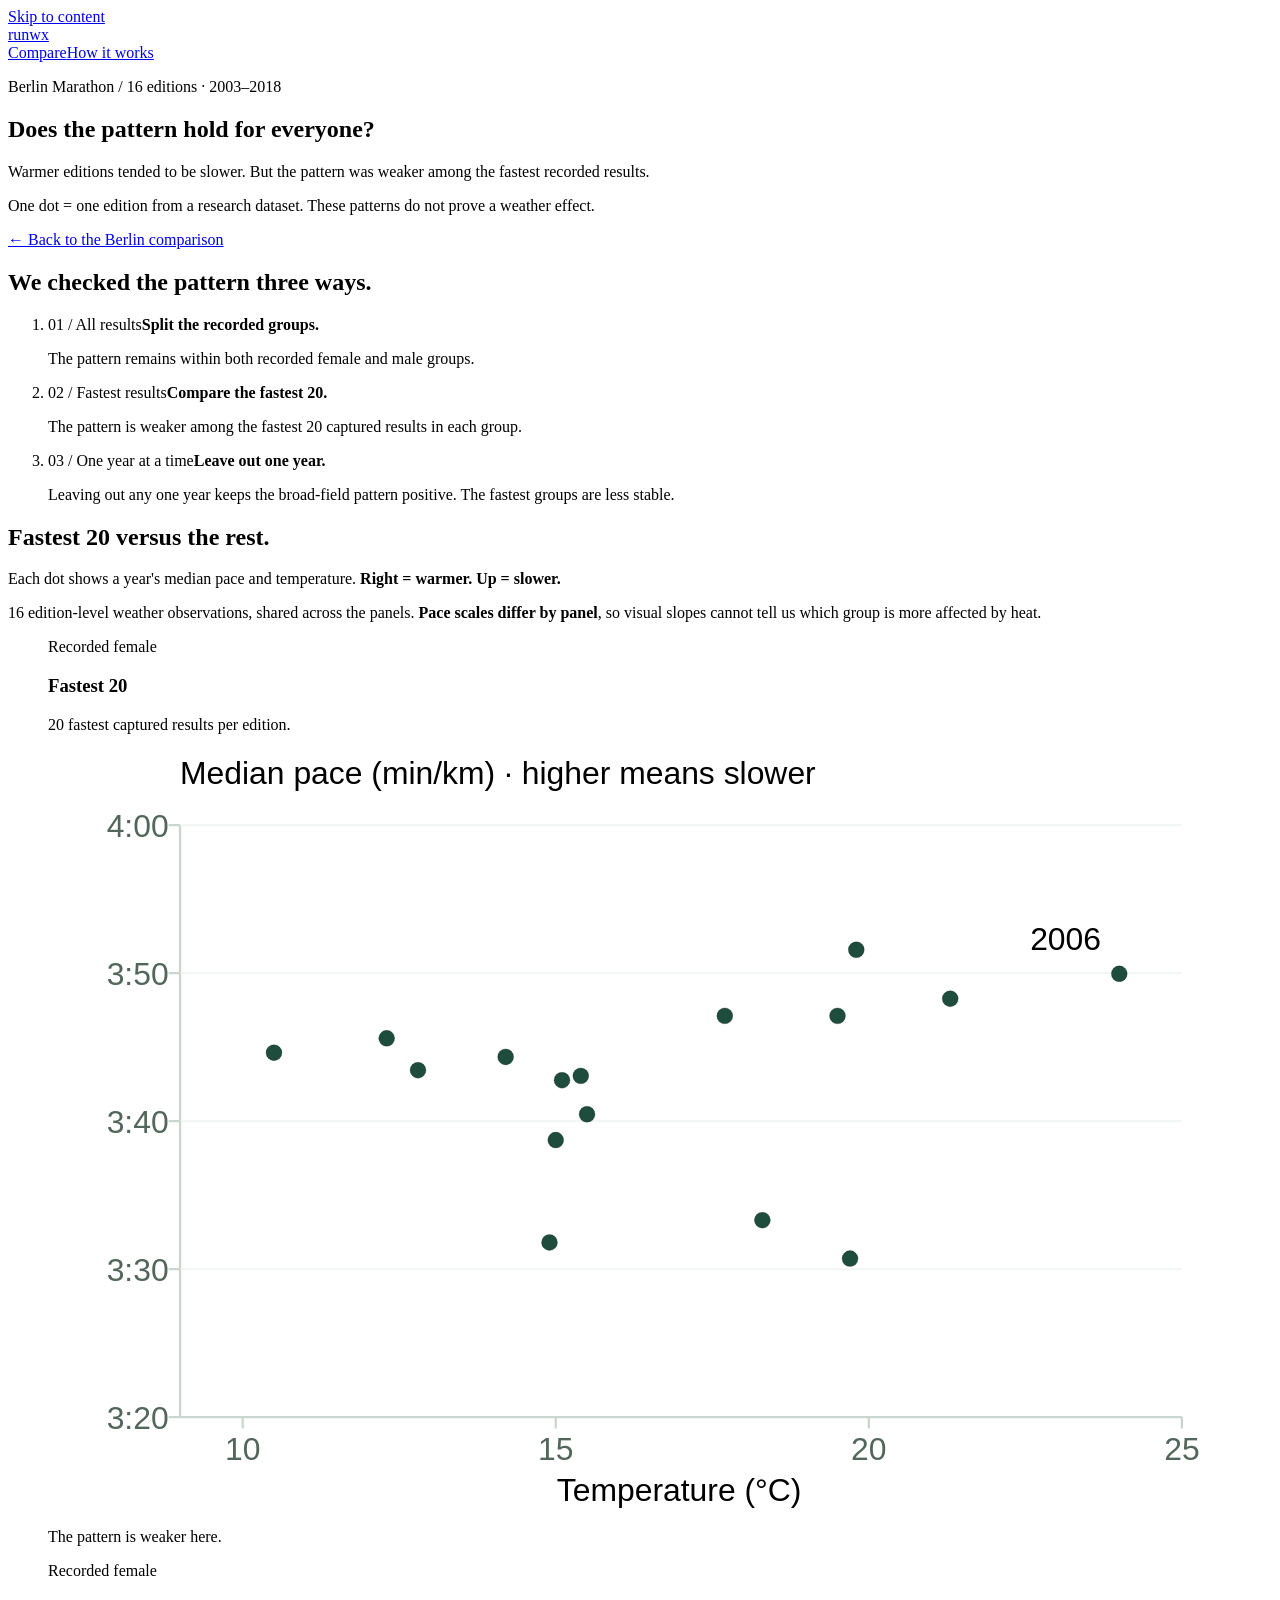
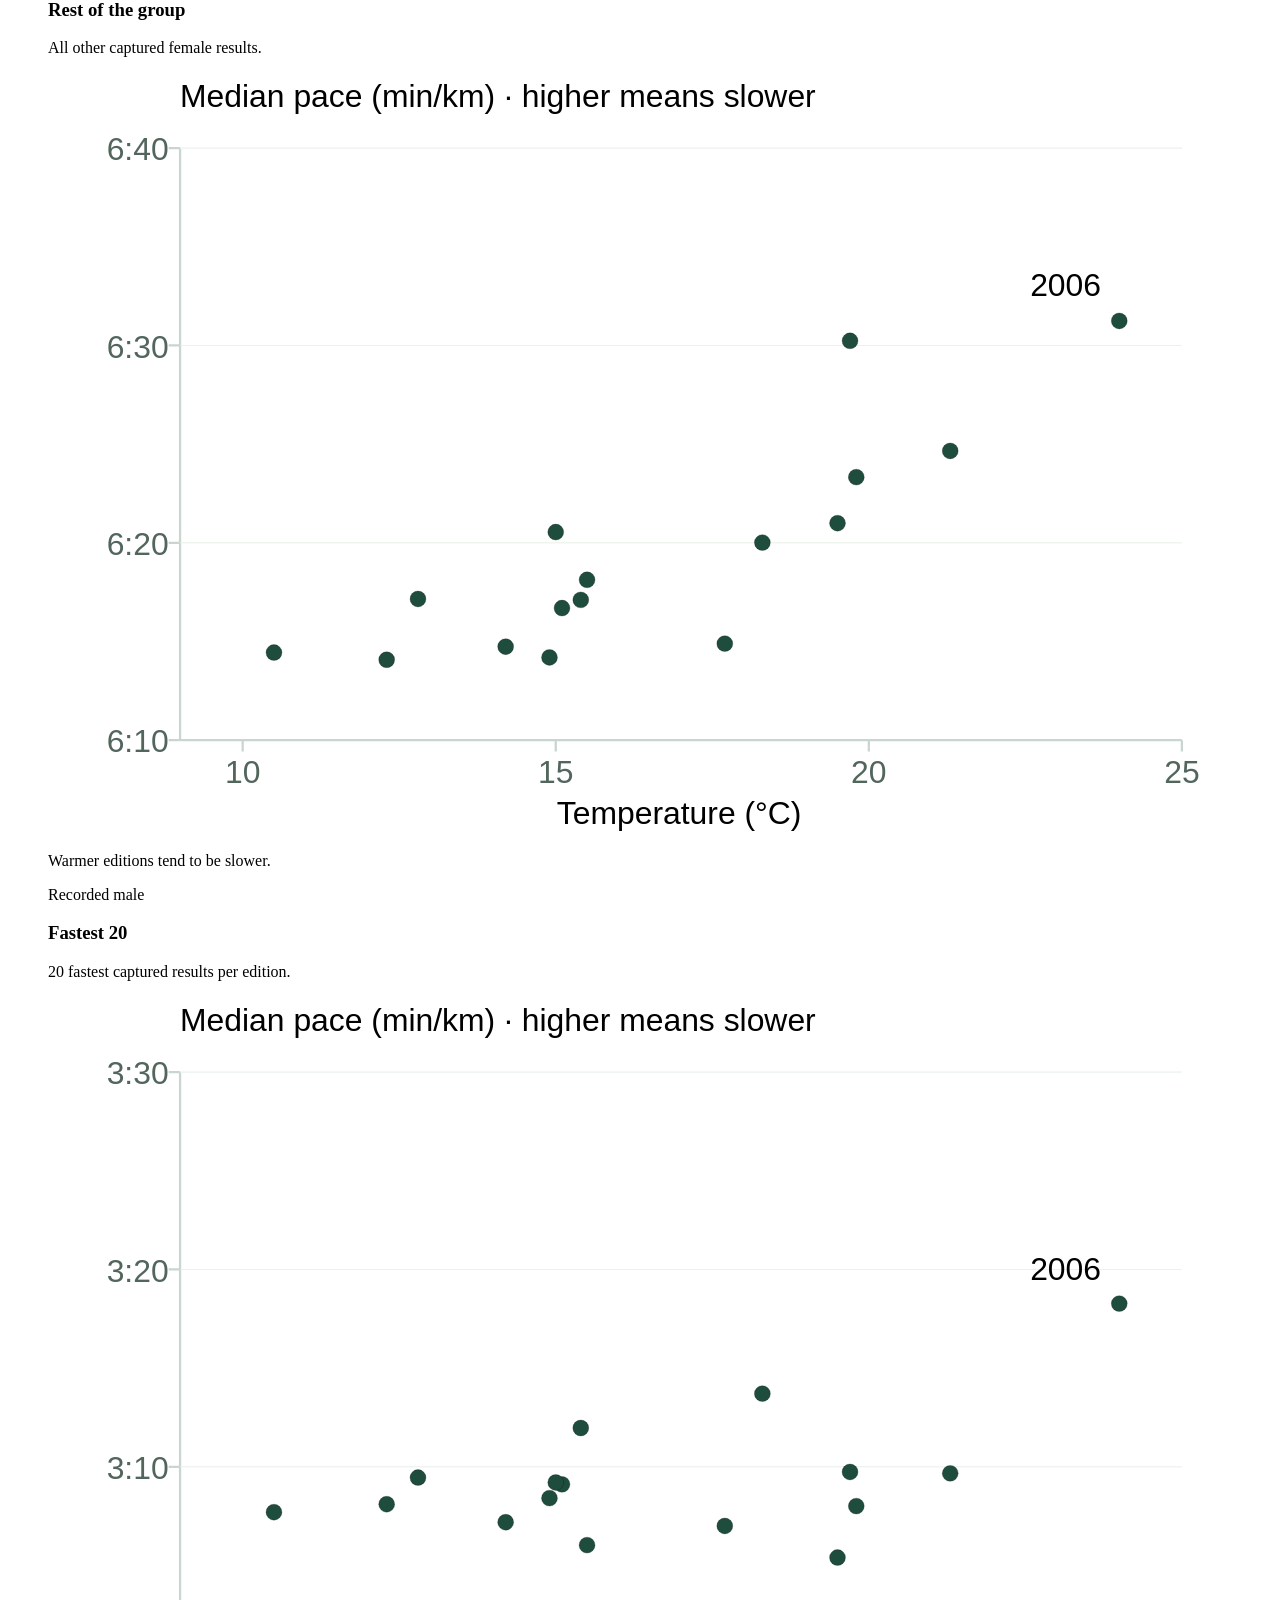
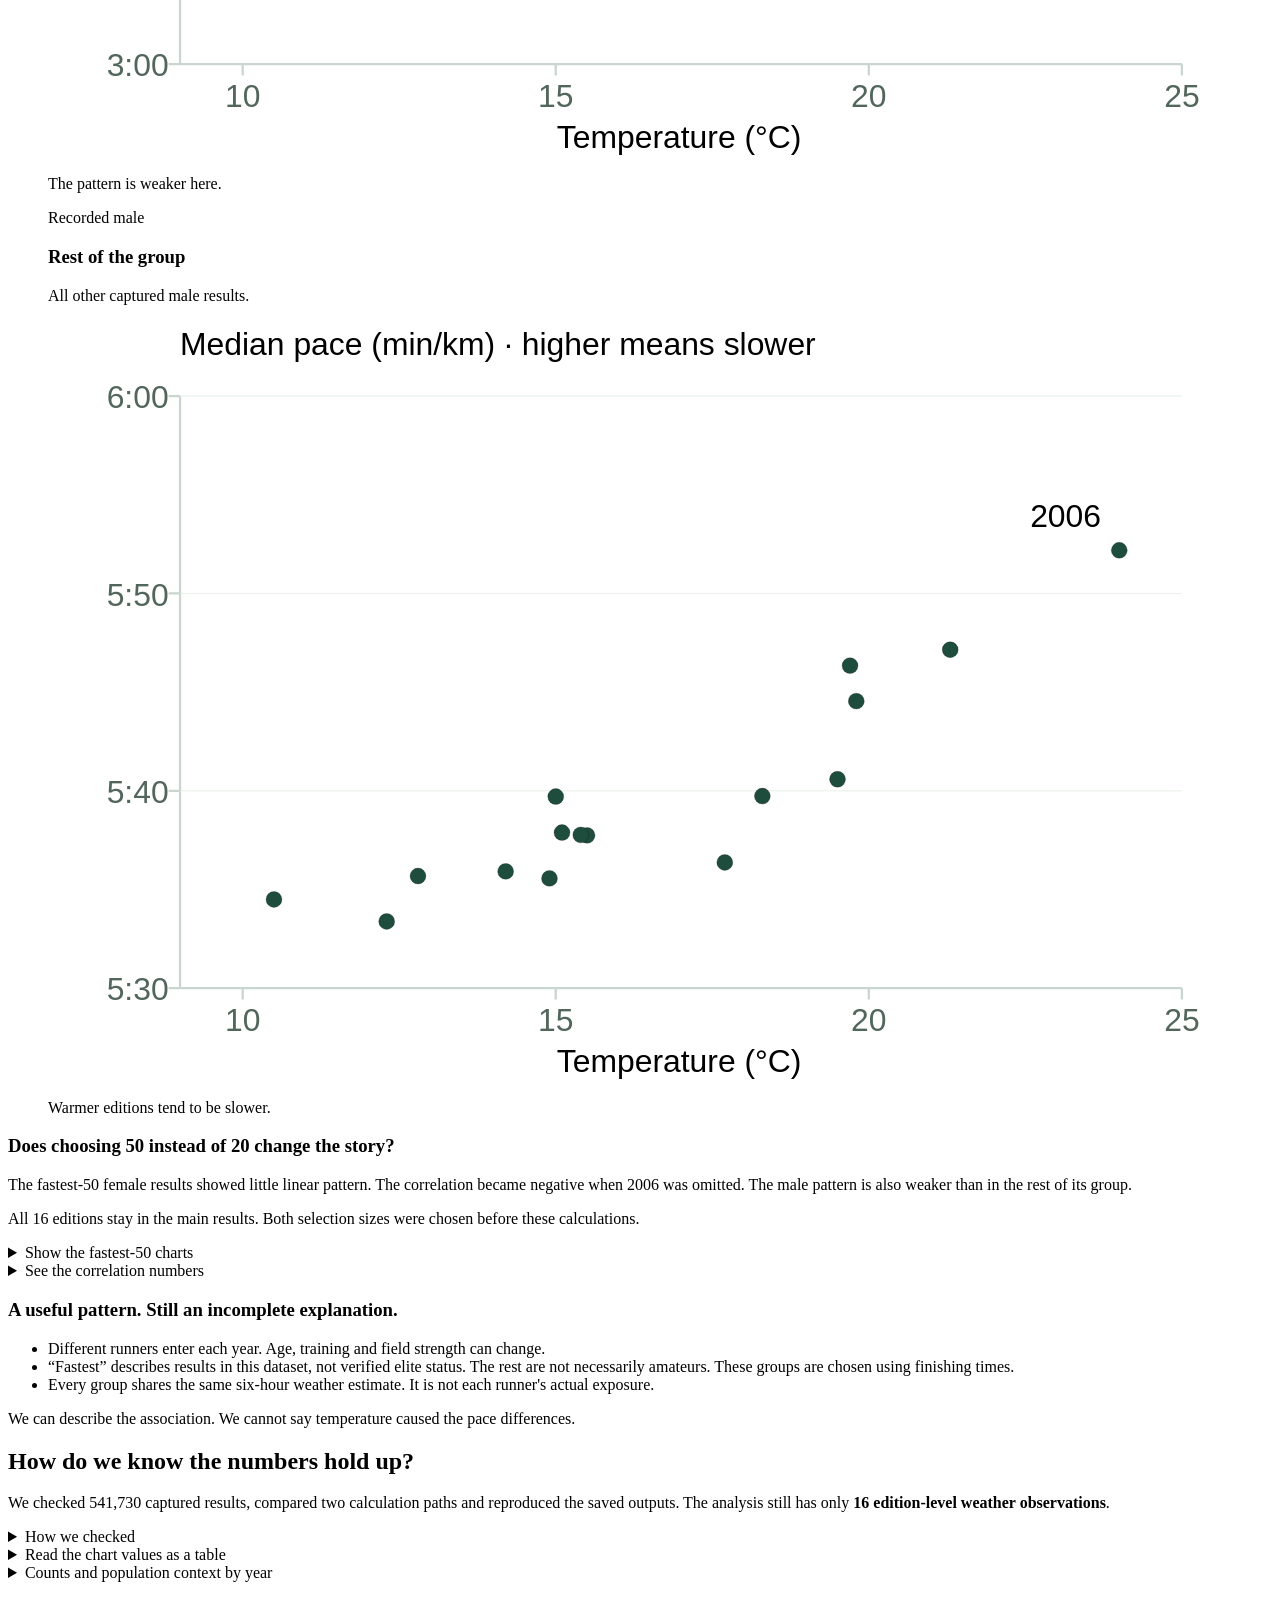
==== src/runwx/api/static/berlin-case-study.html @ df63705e "Add a simple Berlin case study to the public site" ====
<!doctype html>
<html lang="en"><head><meta charset="utf-8"><meta name="viewport" content="width=device-width, initial-scale=1">
<title>runwx · Does the pattern hold for everyone?</title>
<meta name="description" content="A checked Berlin Marathon case study: temperature, median pace, recorded groups and sensitivity to individual editions.">
<link rel="stylesheet" href="/assets/styles.css"></head><body>
<a class="skip-link" href="#main">Skip to content</a>
<header class="site-header"><a class="brand" href="/" aria-label="runwx home">runwx</a><nav class="site-nav" aria-label="Main navigation"><a href="/">Compare</a><a href="/how-it-works">How it works</a></nav></header>
<main id="main" class="berlin-study"><section class="intro"><p class="eyebrow">Berlin Marathon / 16 editions · 2003–2018</p>
<h1>Does the pattern hold for everyone?</h1>
<p class="lede">Warmer editions tended to be slower. But the pattern was weaker among the fastest recorded results.</p>
<p class="study-note">One dot = one edition from a research dataset. These patterns do not prove a weather effect.</p>
<a class="text-link" href="/?course=berlin-marathon&amp;pace=median-pace&amp;weather=temperature">← Back to the Berlin comparison</a></section>
<section class="study-question" aria-labelledby="challenged"><h2 id="challenged">We checked the pattern three ways.</h2>
<ol class="study-steps"><li><span class="eyebrow">01 / All results</span><strong>Split the recorded groups.</strong><p>The pattern remains within both recorded female and male groups.</p></li><li><span class="eyebrow">02 / Fastest results</span><strong>Compare the fastest 20.</strong><p>The pattern is weaker among the fastest 20 captured results in each group.</p></li><li><span class="eyebrow">03 / One year at a time</span><strong>Leave out one year.</strong><p>Leaving out any one year keeps the broad-field pattern positive. The fastest groups are less stable.</p></li></ol></section>
<section aria-labelledby="survived"><h2 id="survived">Fastest 20 versus the rest.</h2>
<p>Each dot shows a year's median pace and temperature. <strong>Right = warmer. Up = slower.</strong></p>
<p class="study-note">16 edition-level weather observations, shared across the panels. <strong>Pace scales differ by panel</strong>, so visual slopes cannot tell us which group is more affected by heat.</p>
<div class="study-grid"><figure class="study-card"><p class="study-group-label">Recorded female</p><h3>Fastest 20</h3><p class="study-population">20 fastest captured results per edition.</p><svg class="study-plot" role="img" aria-label="Recorded female: Fastest 20" preserveAspectRatio="xMinYMin meet" viewBox="0 0 520 340" xmlns="http://www.w3.org/2000/svg" version="1.0" fill-rule="evenodd" xmlns:xlink="http://www.w3.org/1999/xlink">
	<title>Recorded female: Fastest 20</title>
	<desc>Sixteen editions. Each dot is one year; 2006 is labelled. Complete values follow in the data table.</desc>
	<clipPath id="female_fastest_20-clip">
		<rect x="0" y="0" width="520" height="340"/>
	</clipPath>
	<g id="female_fastest_20-group" transform="scale(1,-1) translate(0,-340)" style="clip-path: url(#female_fastest_20-clip)">
		<g transform="">
			<g transform="">
				<g transform="">
					<g transform="">
						<path d="M 58,47 L 498,47 Z" style="stroke: rgb(79%,84%,81%); stroke-linecap: butt; stroke-width: 1;"/>
					</g>
					<g transform="">
						<path d="M 85.5,47 L 85.5,42 Z" style="stroke: rgb(79%,84%,81%); stroke-linecap: butt; stroke-width: 1;"/>
						<path d="M 223,47 L 223,42 Z" style="stroke: rgb(79%,84%,81%); stroke-linecap: butt; stroke-width: 1;"/>
						<path d="M 360.5,47 L 360.5,42 Z" style="stroke: rgb(79%,84%,81%); stroke-linecap: butt; stroke-width: 1;"/>
						<path d="M 498,47 L 498,42 Z" style="stroke: rgb(79%,84%,81%); stroke-linecap: butt; stroke-width: 1;"/>
					</g>
					<g transform="">
						<g transform=" matrix(1,0,0,1,85.5,42)">
							<text x="-7.784000000000001" y="-14.000000000000002" style="font-family: Helvetica; font-size: 14px;fill: rgb(32%,40%,36%); stroke:none;" transform="translate(0,-28) scale(1,-1)">10</text>
						</g>
						<g transform=" matrix(1,0,0,1,223,42)">
							<text x="-7.784000000000001" y="-14.000000000000002" style="font-family: Helvetica; font-size: 14px;fill: rgb(32%,40%,36%); stroke:none;" transform="translate(0,-28) scale(1,-1)">15</text>
						</g>
						<g transform=" matrix(1,0,0,1,360.5,42)">
							<text x="-7.784000000000001" y="-14.000000000000002" style="font-family: Helvetica; font-size: 14px;fill: rgb(32%,40%,36%); stroke:none;" transform="translate(0,-28) scale(1,-1)">20</text>
						</g>
						<g transform=" matrix(1,0,0,1,498,42)">
							<text x="-7.784000000000001" y="-14.000000000000002" style="font-family: Helvetica; font-size: 14px;fill: rgb(32%,40%,36%); stroke:none;" transform="translate(0,-28) scale(1,-1)">25</text>
						</g>
					</g>
				</g>
				<g transform="">
					<g transform="">
						<path d="M 58,47 L 58,307 Z" style="stroke: rgb(79%,84%,81%); stroke-linecap: butt; stroke-width: 1;"/>
					</g>
					<g transform="">
						<path d="M 58,47 L 53,47 Z" style="stroke: rgb(79%,84%,81%); stroke-linecap: butt; stroke-width: 1;"/>
						<path d="M 58,112 L 53,112 Z" style="stroke: rgb(79%,84%,81%); stroke-linecap: butt; stroke-width: 1;"/>
						<path d="M 58,177 L 53,177 Z" style="stroke: rgb(79%,84%,81%); stroke-linecap: butt; stroke-width: 1;"/>
						<path d="M 58,242 L 53,242 Z" style="stroke: rgb(79%,84%,81%); stroke-linecap: butt; stroke-width: 1;"/>
						<path d="M 58,307 L 53,307 Z" style="stroke: rgb(79%,84%,81%); stroke-linecap: butt; stroke-width: 1;"/>
					</g>
					<g transform="">
						<g transform=" matrix(1,0,0,1,53,47)">
							<text x="-27.244" y="-5.600000000000001" style="font-family: Helvetica; font-size: 14px;fill: rgb(32%,40%,36%); stroke:none;" transform="translate(0,-11) scale(1,-1)">3:20</text>
						</g>
						<g transform=" matrix(1,0,0,1,53,112)">
							<text x="-27.244" y="-5.600000000000001" style="font-family: Helvetica; font-size: 14px;fill: rgb(32%,40%,36%); stroke:none;" transform="translate(0,-11) scale(1,-1)">3:30</text>
						</g>
						<g transform=" matrix(1,0,0,1,53,177)">
							<text x="-27.244" y="-5.600000000000001" style="font-family: Helvetica; font-size: 14px;fill: rgb(32%,40%,36%); stroke:none;" transform="translate(0,-11) scale(1,-1)">3:40</text>
						</g>
						<g transform=" matrix(1,0,0,1,53,242)">
							<text x="-27.244" y="-5.600000000000001" style="font-family: Helvetica; font-size: 14px;fill: rgb(32%,40%,36%); stroke:none;" transform="translate(0,-11) scale(1,-1)">3:50</text>
						</g>
						<g transform=" matrix(1,0,0,1,53,307)">
							<text x="-27.244" y="-5.600000000000001" style="font-family: Helvetica; font-size: 14px;fill: rgb(32%,40%,36%); stroke:none;" transform="translate(0,-11) scale(1,-1)">4:00</text>
						</g>
					</g>
				</g>
				<path d="M 58,112 L 498,112 Z" style="stroke: rgb(90%,93%,90%); stroke-linecap: butt; stroke-width: 0.25;"/>
				<path d="M 58,177 L 498,177 Z" style="stroke: rgb(90%,93%,90%); stroke-linecap: butt; stroke-width: 0.25;"/>
				<path d="M 58,242 L 498,242 Z" style="stroke: rgb(90%,93%,90%); stroke-linecap: butt; stroke-width: 0.25;"/>
				<path d="M 58,307 L 498,307 Z" style="stroke: rgb(90%,93%,90%); stroke-linecap: butt; stroke-width: 0.25;"/>
				<g transform="">
					<circle cx="236.75" cy="180.01931508472572" r="3.5" style="stroke: rgb(0%,0%,0%); stroke-linecap: butt; stroke-width: 0.1; fill: rgb(12%,30%,24%); fill-rule: evenodd;"/>
					<circle cx="99.25" cy="207.05450882806014" r="3.5" style="stroke: rgb(0%,0%,0%); stroke-linecap: butt; stroke-width: 0.1; fill: rgb(12%,30%,24%); fill-rule: evenodd;"/>
					<circle cx="355.0" cy="252.26721175494725" r="3.5" style="stroke: rgb(0%,0%,0%); stroke-linecap: butt; stroke-width: 0.1; fill: rgb(12%,30%,24%); fill-rule: evenodd;"/>
					<circle cx="470.5" cy="241.715013627207" r="3.5" style="stroke: rgb(0%,0%,0%); stroke-linecap: butt; stroke-width: 0.1; fill: rgb(12%,30%,24%); fill-rule: evenodd;"/>
					<circle cx="225.75" cy="194.9618438203579" r="3.5" style="stroke: rgb(0%,0%,0%); stroke-linecap: butt; stroke-width: 0.1; fill: rgb(12%,30%,24%); fill-rule: evenodd;"/>
					<circle cx="234.0" cy="196.88742742031042" r="3.5" style="stroke: rgb(0%,0%,0%); stroke-linecap: butt; stroke-width: 0.1; fill: rgb(12%,30%,24%); fill-rule: evenodd;"/>
					<circle cx="396.25" cy="230.77769877947617" r="3.5" style="stroke: rgb(0%,0%,0%); stroke-linecap: butt; stroke-width: 0.1; fill: rgb(12%,30%,24%); fill-rule: evenodd;"/>
					<circle cx="162.5" cy="199.35217442824984" r="3.5" style="stroke: rgb(0%,0%,0%); stroke-linecap: butt; stroke-width: 0.1; fill: rgb(12%,30%,24%); fill-rule: evenodd;"/>
					<circle cx="313.75" cy="133.4972153098708" r="3.5" style="stroke: rgb(0%,0%,0%); stroke-linecap: butt; stroke-width: 0.1; fill: rgb(12%,30%,24%); fill-rule: evenodd;"/>
					<circle cx="200.99999999999997" cy="205.20594857210577" r="3.5" style="stroke: rgb(0%,0%,0%); stroke-linecap: butt; stroke-width: 0.1; fill: rgb(12%,30%,24%); fill-rule: evenodd;"/>
					<circle cx="148.75" cy="213.37042303590474" r="3.5" style="stroke: rgb(0%,0%,0%); stroke-linecap: butt; stroke-width: 0.1; fill: rgb(12%,30%,24%); fill-rule: evenodd;"/>
					<circle cx="297.25" cy="223.22941106766206" r="3.5" style="stroke: rgb(0%,0%,0%); stroke-linecap: butt; stroke-width: 0.1; fill: rgb(12%,30%,24%); fill-rule: evenodd;"/>
					<circle cx="220.25" cy="123.71525062211157" r="3.5" style="stroke: rgb(0%,0%,0%); stroke-linecap: butt; stroke-width: 0.1; fill: rgb(12%,30%,24%); fill-rule: evenodd;"/>
					<circle cx="346.75" cy="223.22941106766206" r="3.5" style="stroke: rgb(0%,0%,0%); stroke-linecap: butt; stroke-width: 0.1; fill: rgb(12%,30%,24%); fill-rule: evenodd;"/>
					<circle cx="223.0" cy="168.69688351700438" r="3.5" style="stroke: rgb(0%,0%,0%); stroke-linecap: butt; stroke-width: 0.1; fill: rgb(12%,30%,24%); fill-rule: evenodd;"/>
					<circle cx="352.25" cy="116.6291029742861" r="3.5" style="stroke: rgb(0%,0%,0%); stroke-linecap: butt; stroke-width: 0.1; fill: rgb(12%,30%,24%); fill-rule: evenodd;"/>
				</g>
			</g>
			<text x="58" y="325" style="font-family: Helvetica; font-size: 14px;fill: rgb(0%,0%,0%); stroke:none;" transform="translate(0,650) scale(1,-1)">Median pace (min/km) · higher means slower</text>
			<text x="223.47" y="10" style="font-family: Helvetica; font-size: 14px;fill: rgb(0%,0%,0%); stroke:none;" transform="translate(0,20) scale(1,-1)">Temperature (°C)</text>
			<text x="431.364" y="252.715013627207" style="font-family: Helvetica; font-size: 14px;fill: rgb(0%,0%,0%); stroke:none;" transform="translate(0,505) scale(1,-1)">2006</text>
		</g>
	</g>
</svg>
<figcaption>The pattern is weaker here.</figcaption></figure><figure class="study-card"><p class="study-group-label">Recorded female</p><h3>Rest of the group</h3><p class="study-population">All other captured female results.</p><svg class="study-plot" role="img" aria-label="Recorded female: Rest of the group" preserveAspectRatio="xMinYMin meet" viewBox="0 0 520 340" xmlns="http://www.w3.org/2000/svg" version="1.0" fill-rule="evenodd" xmlns:xlink="http://www.w3.org/1999/xlink">
	<title>Recorded female: Rest of the group</title>
	<desc>Sixteen editions. Each dot is one year; 2006 is labelled. Complete values follow in the data table.</desc>
	<clipPath id="female_remaining_20-clip">
		<rect x="0" y="0" width="520" height="340"/>
	</clipPath>
	<g id="female_remaining_20-group" transform="scale(1,-1) translate(0,-340)" style="clip-path: url(#female_remaining_20-clip)">
		<g transform="">
			<g transform="">
				<g transform="">
					<g transform="">
						<path d="M 58,47 L 498,47 Z" style="stroke: rgb(79%,84%,81%); stroke-linecap: butt; stroke-width: 1;"/>
					</g>
					<g transform="">
						<path d="M 85.5,47 L 85.5,42 Z" style="stroke: rgb(79%,84%,81%); stroke-linecap: butt; stroke-width: 1;"/>
						<path d="M 223,47 L 223,42 Z" style="stroke: rgb(79%,84%,81%); stroke-linecap: butt; stroke-width: 1;"/>
						<path d="M 360.5,47 L 360.5,42 Z" style="stroke: rgb(79%,84%,81%); stroke-linecap: butt; stroke-width: 1;"/>
						<path d="M 498,47 L 498,42 Z" style="stroke: rgb(79%,84%,81%); stroke-linecap: butt; stroke-width: 1;"/>
					</g>
					<g transform="">
						<g transform=" matrix(1,0,0,1,85.5,42)">
							<text x="-7.784000000000001" y="-14.000000000000002" style="font-family: Helvetica; font-size: 14px;fill: rgb(32%,40%,36%); stroke:none;" transform="translate(0,-28) scale(1,-1)">10</text>
						</g>
						<g transform=" matrix(1,0,0,1,223,42)">
							<text x="-7.784000000000001" y="-14.000000000000002" style="font-family: Helvetica; font-size: 14px;fill: rgb(32%,40%,36%); stroke:none;" transform="translate(0,-28) scale(1,-1)">15</text>
						</g>
						<g transform=" matrix(1,0,0,1,360.5,42)">
							<text x="-7.784000000000001" y="-14.000000000000002" style="font-family: Helvetica; font-size: 14px;fill: rgb(32%,40%,36%); stroke:none;" transform="translate(0,-28) scale(1,-1)">20</text>
						</g>
						<g transform=" matrix(1,0,0,1,498,42)">
							<text x="-7.784000000000001" y="-14.000000000000002" style="font-family: Helvetica; font-size: 14px;fill: rgb(32%,40%,36%); stroke:none;" transform="translate(0,-28) scale(1,-1)">25</text>
						</g>
					</g>
				</g>
				<g transform="">
					<g transform="">
						<path d="M 58,47 L 58,307 Z" style="stroke: rgb(79%,84%,81%); stroke-linecap: butt; stroke-width: 1;"/>
					</g>
					<g transform="">
						<path d="M 58,47 L 53,47 Z" style="stroke: rgb(79%,84%,81%); stroke-linecap: butt; stroke-width: 1;"/>
						<path d="M 58,133.666667 L 53,133.666667 Z" style="stroke: rgb(79%,84%,81%); stroke-linecap: butt; stroke-width: 1;"/>
						<path d="M 58,220.333333 L 53,220.333333 Z" style="stroke: rgb(79%,84%,81%); stroke-linecap: butt; stroke-width: 1;"/>
						<path d="M 58,307 L 53,307 Z" style="stroke: rgb(79%,84%,81%); stroke-linecap: butt; stroke-width: 1;"/>
					</g>
					<g transform="">
						<g transform=" matrix(1,0,0,1,53,47)">
							<text x="-27.244" y="-5.600000000000001" style="font-family: Helvetica; font-size: 14px;fill: rgb(32%,40%,36%); stroke:none;" transform="translate(0,-11) scale(1,-1)">6:10</text>
						</g>
						<g transform=" matrix(1,0,0,1,53,133.666667)">
							<text x="-27.244" y="-5.600000000000001" style="font-family: Helvetica; font-size: 14px;fill: rgb(32%,40%,36%); stroke:none;" transform="translate(0,-11) scale(1,-1)">6:20</text>
						</g>
						<g transform=" matrix(1,0,0,1,53,220.333333)">
							<text x="-27.244" y="-5.600000000000001" style="font-family: Helvetica; font-size: 14px;fill: rgb(32%,40%,36%); stroke:none;" transform="translate(0,-11) scale(1,-1)">6:30</text>
						</g>
						<g transform=" matrix(1,0,0,1,53,307)">
							<text x="-27.244" y="-5.600000000000001" style="font-family: Helvetica; font-size: 14px;fill: rgb(32%,40%,36%); stroke:none;" transform="translate(0,-11) scale(1,-1)">6:40</text>
						</g>
					</g>
				</g>
				<path d="M 58,133.666667 L 498,133.666667 Z" style="stroke: rgb(90%,93%,90%); stroke-linecap: butt; stroke-width: 0.25;"/>
				<path d="M 58,220.333333 L 498,220.333333 Z" style="stroke: rgb(90%,93%,90%); stroke-linecap: butt; stroke-width: 0.25;"/>
				<path d="M 58,307 L 498,307 Z" style="stroke: rgb(90%,93%,90%); stroke-linecap: butt; stroke-width: 0.25;"/>
				<g transform="">
					<circle cx="236.75" cy="117.4198759726668" r="3.5" style="stroke: rgb(0%,0%,0%); stroke-linecap: butt; stroke-width: 0.1; fill: rgb(12%,30%,24%); fill-rule: evenodd;"/>
					<circle cx="99.25" cy="85.48086266145253" r="3.5" style="stroke: rgb(0%,0%,0%); stroke-linecap: butt; stroke-width: 0.1; fill: rgb(12%,30%,24%); fill-rule: evenodd;"/>
					<circle cx="355.0" cy="162.504206659557" r="3.5" style="stroke: rgb(0%,0%,0%); stroke-linecap: butt; stroke-width: 0.1; fill: rgb(12%,30%,24%); fill-rule: evenodd;"/>
					<circle cx="470.5" cy="231.10633171386797" r="3.5" style="stroke: rgb(0%,0%,0%); stroke-linecap: butt; stroke-width: 0.1; fill: rgb(12%,30%,24%); fill-rule: evenodd;"/>
					<circle cx="225.75" cy="104.99344314097246" r="3.5" style="stroke: rgb(0%,0%,0%); stroke-linecap: butt; stroke-width: 0.1; fill: rgb(12%,30%,24%); fill-rule: evenodd;"/>
					<circle cx="234.0" cy="108.58786586088388" r="3.5" style="stroke: rgb(0%,0%,0%); stroke-linecap: butt; stroke-width: 0.1; fill: rgb(12%,30%,24%); fill-rule: evenodd;"/>
					<circle cx="396.25" cy="174.00635936327382" r="3.5" style="stroke: rgb(0%,0%,0%); stroke-linecap: butt; stroke-width: 0.1; fill: rgb(12%,30%,24%); fill-rule: evenodd;"/>
					<circle cx="162.5" cy="108.99865702887378" r="3.5" style="stroke: rgb(0%,0%,0%); stroke-linecap: butt; stroke-width: 0.1; fill: rgb(12%,30%,24%); fill-rule: evenodd;"/>
					<circle cx="313.75" cy="133.74882490026474" r="3.5" style="stroke: rgb(0%,0%,0%); stroke-linecap: butt; stroke-width: 0.1; fill: rgb(12%,30%,24%); fill-rule: evenodd;"/>
					<circle cx="200.99999999999997" cy="88.04830746138967" r="3.5" style="stroke: rgb(0%,0%,0%); stroke-linecap: butt; stroke-width: 0.1; fill: rgb(12%,30%,24%); fill-rule: evenodd;"/>
					<circle cx="148.75" cy="82.29723110953103" r="3.5" style="stroke: rgb(0%,0%,0%); stroke-linecap: butt; stroke-width: 0.1; fill: rgb(12%,30%,24%); fill-rule: evenodd;"/>
					<circle cx="297.25" cy="89.38337875735661" r="3.5" style="stroke: rgb(0%,0%,0%); stroke-linecap: butt; stroke-width: 0.1; fill: rgb(12%,30%,24%); fill-rule: evenodd;"/>
					<circle cx="220.25" cy="83.32420902950578" r="3.5" style="stroke: rgb(0%,0%,0%); stroke-linecap: butt; stroke-width: 0.1; fill: rgb(12%,30%,24%); fill-rule: evenodd;"/>
					<circle cx="346.75" cy="142.272741636055" r="3.5" style="stroke: rgb(0%,0%,0%); stroke-linecap: butt; stroke-width: 0.1; fill: rgb(12%,30%,24%); fill-rule: evenodd;"/>
					<circle cx="223.0" cy="138.3702255401509" r="3.5" style="stroke: rgb(0%,0%,0%); stroke-linecap: butt; stroke-width: 0.1; fill: rgb(12%,30%,24%); fill-rule: evenodd;"/>
					<circle cx="352.25" cy="222.37701939408277" r="3.5" style="stroke: rgb(0%,0%,0%); stroke-linecap: butt; stroke-width: 0.1; fill: rgb(12%,30%,24%); fill-rule: evenodd;"/>
				</g>
			</g>
			<text x="58" y="325" style="font-family: Helvetica; font-size: 14px;fill: rgb(0%,0%,0%); stroke:none;" transform="translate(0,650) scale(1,-1)">Median pace (min/km) · higher means slower</text>
			<text x="223.47" y="10" style="font-family: Helvetica; font-size: 14px;fill: rgb(0%,0%,0%); stroke:none;" transform="translate(0,20) scale(1,-1)">Temperature (°C)</text>
			<text x="431.364" y="242.106331713868" style="font-family: Helvetica; font-size: 14px;fill: rgb(0%,0%,0%); stroke:none;" transform="translate(0,484) scale(1,-1)">2006</text>
		</g>
	</g>
</svg>
<figcaption>Warmer editions tend to be slower.</figcaption></figure><figure class="study-card"><p class="study-group-label">Recorded male</p><h3>Fastest 20</h3><p class="study-population">20 fastest captured results per edition.</p><svg class="study-plot" role="img" aria-label="Recorded male: Fastest 20" preserveAspectRatio="xMinYMin meet" viewBox="0 0 520 340" xmlns="http://www.w3.org/2000/svg" version="1.0" fill-rule="evenodd" xmlns:xlink="http://www.w3.org/1999/xlink">
	<title>Recorded male: Fastest 20</title>
	<desc>Sixteen editions. Each dot is one year; 2006 is labelled. Complete values follow in the data table.</desc>
	<clipPath id="male_fastest_20-clip">
		<rect x="0" y="0" width="520" height="340"/>
	</clipPath>
	<g id="male_fastest_20-group" transform="scale(1,-1) translate(0,-340)" style="clip-path: url(#male_fastest_20-clip)">
		<g transform="">
			<g transform="">
				<g transform="">
					<g transform="">
						<path d="M 58,47 L 498,47 Z" style="stroke: rgb(79%,84%,81%); stroke-linecap: butt; stroke-width: 1;"/>
					</g>
					<g transform="">
						<path d="M 85.5,47 L 85.5,42 Z" style="stroke: rgb(79%,84%,81%); stroke-linecap: butt; stroke-width: 1;"/>
						<path d="M 223,47 L 223,42 Z" style="stroke: rgb(79%,84%,81%); stroke-linecap: butt; stroke-width: 1;"/>
						<path d="M 360.5,47 L 360.5,42 Z" style="stroke: rgb(79%,84%,81%); stroke-linecap: butt; stroke-width: 1;"/>
						<path d="M 498,47 L 498,42 Z" style="stroke: rgb(79%,84%,81%); stroke-linecap: butt; stroke-width: 1;"/>
					</g>
					<g transform="">
						<g transform=" matrix(1,0,0,1,85.5,42)">
							<text x="-7.784000000000001" y="-14.000000000000002" style="font-family: Helvetica; font-size: 14px;fill: rgb(32%,40%,36%); stroke:none;" transform="translate(0,-28) scale(1,-1)">10</text>
						</g>
						<g transform=" matrix(1,0,0,1,223,42)">
							<text x="-7.784000000000001" y="-14.000000000000002" style="font-family: Helvetica; font-size: 14px;fill: rgb(32%,40%,36%); stroke:none;" transform="translate(0,-28) scale(1,-1)">15</text>
						</g>
						<g transform=" matrix(1,0,0,1,360.5,42)">
							<text x="-7.784000000000001" y="-14.000000000000002" style="font-family: Helvetica; font-size: 14px;fill: rgb(32%,40%,36%); stroke:none;" transform="translate(0,-28) scale(1,-1)">20</text>
						</g>
						<g transform=" matrix(1,0,0,1,498,42)">
							<text x="-7.784000000000001" y="-14.000000000000002" style="font-family: Helvetica; font-size: 14px;fill: rgb(32%,40%,36%); stroke:none;" transform="translate(0,-28) scale(1,-1)">25</text>
						</g>
					</g>
				</g>
				<g transform="">
					<g transform="">
						<path d="M 58,47 L 58,307 Z" style="stroke: rgb(79%,84%,81%); stroke-linecap: butt; stroke-width: 1;"/>
					</g>
					<g transform="">
						<path d="M 58,47 L 53,47 Z" style="stroke: rgb(79%,84%,81%); stroke-linecap: butt; stroke-width: 1;"/>
						<path d="M 58,133.666667 L 53,133.666667 Z" style="stroke: rgb(79%,84%,81%); stroke-linecap: butt; stroke-width: 1;"/>
						<path d="M 58,220.333333 L 53,220.333333 Z" style="stroke: rgb(79%,84%,81%); stroke-linecap: butt; stroke-width: 1;"/>
						<path d="M 58,307 L 53,307 Z" style="stroke: rgb(79%,84%,81%); stroke-linecap: butt; stroke-width: 1;"/>
					</g>
					<g transform="">
						<g transform=" matrix(1,0,0,1,53,47)">
							<text x="-27.244" y="-5.600000000000001" style="font-family: Helvetica; font-size: 14px;fill: rgb(32%,40%,36%); stroke:none;" transform="translate(0,-11) scale(1,-1)">3:00</text>
						</g>
						<g transform=" matrix(1,0,0,1,53,133.666667)">
							<text x="-27.244" y="-5.600000000000001" style="font-family: Helvetica; font-size: 14px;fill: rgb(32%,40%,36%); stroke:none;" transform="translate(0,-11) scale(1,-1)">3:10</text>
						</g>
						<g transform=" matrix(1,0,0,1,53,220.333333)">
							<text x="-27.244" y="-5.600000000000001" style="font-family: Helvetica; font-size: 14px;fill: rgb(32%,40%,36%); stroke:none;" transform="translate(0,-11) scale(1,-1)">3:20</text>
						</g>
						<g transform=" matrix(1,0,0,1,53,307)">
							<text x="-27.244" y="-5.600000000000001" style="font-family: Helvetica; font-size: 14px;fill: rgb(32%,40%,36%); stroke:none;" transform="translate(0,-11) scale(1,-1)">3:30</text>
						</g>
					</g>
				</g>
				<path d="M 58,133.666667 L 498,133.666667 Z" style="stroke: rgb(90%,93%,90%); stroke-linecap: butt; stroke-width: 0.25;"/>
				<path d="M 58,220.333333 L 498,220.333333 Z" style="stroke: rgb(90%,93%,90%); stroke-linecap: butt; stroke-width: 0.25;"/>
				<path d="M 58,307 L 498,307 Z" style="stroke: rgb(90%,93%,90%); stroke-linecap: butt; stroke-width: 0.25;"/>
				<g transform="">
					<circle cx="236.75" cy="99.25263656831387" r="3.5" style="stroke: rgb(0%,0%,0%); stroke-linecap: butt; stroke-width: 0.1; fill: rgb(12%,30%,24%); fill-rule: evenodd;"/>
					<circle cx="99.25" cy="113.73302523995724" r="3.5" style="stroke: rgb(0%,0%,0%); stroke-linecap: butt; stroke-width: 0.1; fill: rgb(12%,30%,24%); fill-rule: evenodd;"/>
					<circle cx="355.0" cy="116.40316783189162" r="3.5" style="stroke: rgb(0%,0%,0%); stroke-linecap: butt; stroke-width: 0.1; fill: rgb(12%,30%,24%); fill-rule: evenodd;"/>
					<circle cx="470.5" cy="205.33945570170232" r="3.5" style="stroke: rgb(0%,0%,0%); stroke-linecap: butt; stroke-width: 0.1; fill: rgb(12%,30%,24%); fill-rule: evenodd;"/>
					<circle cx="225.75" cy="125.95406248765639" r="3.5" style="stroke: rgb(0%,0%,0%); stroke-linecap: butt; stroke-width: 0.1; fill: rgb(12%,30%,24%); fill-rule: evenodd;"/>
					<circle cx="234.0" cy="150.70423035904736" r="3.5" style="stroke: rgb(0%,0%,0%); stroke-linecap: butt; stroke-width: 0.1; fill: rgb(12%,30%,24%); fill-rule: evenodd;"/>
					<circle cx="396.25" cy="130.78085871153775" r="3.5" style="stroke: rgb(0%,0%,0%); stroke-linecap: butt; stroke-width: 0.1; fill: rgb(12%,30%,24%); fill-rule: evenodd;"/>
					<circle cx="162.5" cy="128.93229845558318" r="3.5" style="stroke: rgb(0%,0%,0%); stroke-linecap: butt; stroke-width: 0.1; fill: rgb(12%,30%,24%); fill-rule: evenodd;"/>
					<circle cx="313.75" cy="165.80080578267558" r="3.5" style="stroke: rgb(0%,0%,0%); stroke-linecap: butt; stroke-width: 0.1; fill: rgb(12%,30%,24%); fill-rule: evenodd;"/>
					<circle cx="200.99999999999997" cy="109.31702018406602" r="3.5" style="stroke: rgb(0%,0%,0%); stroke-linecap: butt; stroke-width: 0.1; fill: rgb(12%,30%,24%); fill-rule: evenodd;"/>
					<circle cx="148.75" cy="117.22475016787143" r="3.5" style="stroke: rgb(0%,0%,0%); stroke-linecap: butt; stroke-width: 0.1; fill: rgb(12%,30%,24%); fill-rule: evenodd;"/>
					<circle cx="297.25" cy="107.67385551210641" r="3.5" style="stroke: rgb(0%,0%,0%); stroke-linecap: butt; stroke-width: 0.1; fill: rgb(12%,30%,24%); fill-rule: evenodd;"/>
					<circle cx="220.25" cy="119.89489275980556" r="3.5" style="stroke: rgb(0%,0%,0%); stroke-linecap: butt; stroke-width: 0.1; fill: rgb(12%,30%,24%); fill-rule: evenodd;"/>
					<circle cx="346.75" cy="93.80965359244766" r="3.5" style="stroke: rgb(0%,0%,0%); stroke-linecap: butt; stroke-width: 0.1; fill: rgb(12%,30%,24%); fill-rule: evenodd;"/>
					<circle cx="223.0" cy="126.7756448236362" r="3.5" style="stroke: rgb(0%,0%,0%); stroke-linecap: butt; stroke-width: 0.1; fill: rgb(12%,30%,24%); fill-rule: evenodd;"/>
					<circle cx="352.25" cy="131.3970454635226" r="3.5" style="stroke: rgb(0%,0%,0%); stroke-linecap: butt; stroke-width: 0.1; fill: rgb(12%,30%,24%); fill-rule: evenodd;"/>
				</g>
			</g>
			<text x="58" y="325" style="font-family: Helvetica; font-size: 14px;fill: rgb(0%,0%,0%); stroke:none;" transform="translate(0,650) scale(1,-1)">Median pace (min/km) · higher means slower</text>
			<text x="223.47" y="10" style="font-family: Helvetica; font-size: 14px;fill: rgb(0%,0%,0%); stroke:none;" transform="translate(0,20) scale(1,-1)">Temperature (°C)</text>
			<text x="431.364" y="216.33945570170232" style="font-family: Helvetica; font-size: 14px;fill: rgb(0%,0%,0%); stroke:none;" transform="translate(0,432) scale(1,-1)">2006</text>
		</g>
	</g>
</svg>
<figcaption>The pattern is weaker here.</figcaption></figure><figure class="study-card"><p class="study-group-label">Recorded male</p><h3>Rest of the group</h3><p class="study-population">All other captured male results.</p><svg class="study-plot" role="img" aria-label="Recorded male: Rest of the group" preserveAspectRatio="xMinYMin meet" viewBox="0 0 520 340" xmlns="http://www.w3.org/2000/svg" version="1.0" fill-rule="evenodd" xmlns:xlink="http://www.w3.org/1999/xlink">
	<title>Recorded male: Rest of the group</title>
	<desc>Sixteen editions. Each dot is one year; 2006 is labelled. Complete values follow in the data table.</desc>
	<clipPath id="male_remaining_20-clip">
		<rect x="0" y="0" width="520" height="340"/>
	</clipPath>
	<g id="male_remaining_20-group" transform="scale(1,-1) translate(0,-340)" style="clip-path: url(#male_remaining_20-clip)">
		<g transform="">
			<g transform="">
				<g transform="">
					<g transform="">
						<path d="M 58,47 L 498,47 Z" style="stroke: rgb(79%,84%,81%); stroke-linecap: butt; stroke-width: 1;"/>
					</g>
					<g transform="">
						<path d="M 85.5,47 L 85.5,42 Z" style="stroke: rgb(79%,84%,81%); stroke-linecap: butt; stroke-width: 1;"/>
						<path d="M 223,47 L 223,42 Z" style="stroke: rgb(79%,84%,81%); stroke-linecap: butt; stroke-width: 1;"/>
						<path d="M 360.5,47 L 360.5,42 Z" style="stroke: rgb(79%,84%,81%); stroke-linecap: butt; stroke-width: 1;"/>
						<path d="M 498,47 L 498,42 Z" style="stroke: rgb(79%,84%,81%); stroke-linecap: butt; stroke-width: 1;"/>
					</g>
					<g transform="">
						<g transform=" matrix(1,0,0,1,85.5,42)">
							<text x="-7.784000000000001" y="-14.000000000000002" style="font-family: Helvetica; font-size: 14px;fill: rgb(32%,40%,36%); stroke:none;" transform="translate(0,-28) scale(1,-1)">10</text>
						</g>
						<g transform=" matrix(1,0,0,1,223,42)">
							<text x="-7.784000000000001" y="-14.000000000000002" style="font-family: Helvetica; font-size: 14px;fill: rgb(32%,40%,36%); stroke:none;" transform="translate(0,-28) scale(1,-1)">15</text>
						</g>
						<g transform=" matrix(1,0,0,1,360.5,42)">
							<text x="-7.784000000000001" y="-14.000000000000002" style="font-family: Helvetica; font-size: 14px;fill: rgb(32%,40%,36%); stroke:none;" transform="translate(0,-28) scale(1,-1)">20</text>
						</g>
						<g transform=" matrix(1,0,0,1,498,42)">
							<text x="-7.784000000000001" y="-14.000000000000002" style="font-family: Helvetica; font-size: 14px;fill: rgb(32%,40%,36%); stroke:none;" transform="translate(0,-28) scale(1,-1)">25</text>
						</g>
					</g>
				</g>
				<g transform="">
					<g transform="">
						<path d="M 58,47 L 58,307 Z" style="stroke: rgb(79%,84%,81%); stroke-linecap: butt; stroke-width: 1;"/>
					</g>
					<g transform="">
						<path d="M 58,47 L 53,47 Z" style="stroke: rgb(79%,84%,81%); stroke-linecap: butt; stroke-width: 1;"/>
						<path d="M 58,133.666667 L 53,133.666667 Z" style="stroke: rgb(79%,84%,81%); stroke-linecap: butt; stroke-width: 1;"/>
						<path d="M 58,220.333333 L 53,220.333333 Z" style="stroke: rgb(79%,84%,81%); stroke-linecap: butt; stroke-width: 1;"/>
						<path d="M 58,307 L 53,307 Z" style="stroke: rgb(79%,84%,81%); stroke-linecap: butt; stroke-width: 1;"/>
					</g>
					<g transform="">
						<g transform=" matrix(1,0,0,1,53,47)">
							<text x="-27.244" y="-5.600000000000001" style="font-family: Helvetica; font-size: 14px;fill: rgb(32%,40%,36%); stroke:none;" transform="translate(0,-11) scale(1,-1)">5:30</text>
						</g>
						<g transform=" matrix(1,0,0,1,53,133.666667)">
							<text x="-27.244" y="-5.600000000000001" style="font-family: Helvetica; font-size: 14px;fill: rgb(32%,40%,36%); stroke:none;" transform="translate(0,-11) scale(1,-1)">5:40</text>
						</g>
						<g transform=" matrix(1,0,0,1,53,220.333333)">
							<text x="-27.244" y="-5.600000000000001" style="font-family: Helvetica; font-size: 14px;fill: rgb(32%,40%,36%); stroke:none;" transform="translate(0,-11) scale(1,-1)">5:50</text>
						</g>
						<g transform=" matrix(1,0,0,1,53,307)">
							<text x="-27.244" y="-5.600000000000001" style="font-family: Helvetica; font-size: 14px;fill: rgb(32%,40%,36%); stroke:none;" transform="translate(0,-11) scale(1,-1)">6:00</text>
						</g>
					</g>
				</g>
				<path d="M 58,133.666667 L 498,133.666667 Z" style="stroke: rgb(90%,93%,90%); stroke-linecap: butt; stroke-width: 0.25;"/>
				<path d="M 58,220.333333 L 498,220.333333 Z" style="stroke: rgb(90%,93%,90%); stroke-linecap: butt; stroke-width: 0.25;"/>
				<path d="M 58,307 L 498,307 Z" style="stroke: rgb(90%,93%,90%); stroke-linecap: butt; stroke-width: 0.25;"/>
				<g transform="">
					<circle cx="236.75" cy="114.09246751194829" r="3.5" style="stroke: rgb(0%,0%,0%); stroke-linecap: butt; stroke-width: 0.1; fill: rgb(12%,30%,24%); fill-rule: evenodd;"/>
					<circle cx="99.25" cy="85.95327250464136" r="3.5" style="stroke: rgb(0%,0%,0%); stroke-linecap: butt; stroke-width: 0.1; fill: rgb(12%,30%,24%); fill-rule: evenodd;"/>
					<circle cx="355.0" cy="173.0410001184975" r="3.5" style="stroke: rgb(0%,0%,0%); stroke-linecap: butt; stroke-width: 0.1; fill: rgb(12%,30%,24%); fill-rule: evenodd;"/>
					<circle cx="470.5" cy="239.28107595686677" r="3.5" style="stroke: rgb(0%,0%,0%); stroke-linecap: butt; stroke-width: 0.1; fill: rgb(12%,30%,24%); fill-rule: evenodd;"/>
					<circle cx="225.75" cy="115.324841015918" r="3.5" style="stroke: rgb(0%,0%,0%); stroke-linecap: butt; stroke-width: 0.1; fill: rgb(12%,30%,24%); fill-rule: evenodd;"/>
					<circle cx="234.0" cy="114.29786309594324" r="3.5" style="stroke: rgb(0%,0%,0%); stroke-linecap: butt; stroke-width: 0.1; fill: rgb(12%,30%,24%); fill-rule: evenodd;"/>
					<circle cx="396.25" cy="195.6345143579412" r="3.5" style="stroke: rgb(0%,0%,0%); stroke-linecap: butt; stroke-width: 0.1; fill: rgb(12%,30%,24%); fill-rule: evenodd;"/>
					<circle cx="162.5" cy="96.22305170438847" r="3.5" style="stroke: rgb(0%,0%,0%); stroke-linecap: butt; stroke-width: 0.1; fill: rgb(12%,30%,24%); fill-rule: evenodd;"/>
					<circle cx="313.75" cy="131.34569656752376" r="3.5" style="stroke: rgb(0%,0%,0%); stroke-linecap: butt; stroke-width: 0.1; fill: rgb(12%,30%,24%); fill-rule: evenodd;"/>
					<circle cx="200.99999999999997" cy="98.27700754433798" r="3.5" style="stroke: rgb(0%,0%,0%); stroke-linecap: butt; stroke-width: 0.1; fill: rgb(12%,30%,24%); fill-rule: evenodd;"/>
					<circle cx="148.75" cy="76.29968005687863" r="3.5" style="stroke: rgb(0%,0%,0%); stroke-linecap: butt; stroke-width: 0.1; fill: rgb(12%,30%,24%); fill-rule: evenodd;"/>
					<circle cx="297.25" cy="102.17952364024157" r="3.5" style="stroke: rgb(0%,0%,0%); stroke-linecap: butt; stroke-width: 0.1; fill: rgb(12%,30%,24%); fill-rule: evenodd;"/>
					<circle cx="220.25" cy="95.1960737844137" r="3.5" style="stroke: rgb(0%,0%,0%); stroke-linecap: butt; stroke-width: 0.1; fill: rgb(12%,30%,24%); fill-rule: evenodd;"/>
					<circle cx="346.75" cy="138.73993759134152" r="3.5" style="stroke: rgb(0%,0%,0%); stroke-linecap: butt; stroke-width: 0.1; fill: rgb(12%,30%,24%); fill-rule: evenodd;"/>
					<circle cx="223.0" cy="131.1403009835288" r="3.5" style="stroke: rgb(0%,0%,0%); stroke-linecap: butt; stroke-width: 0.1; fill: rgb(12%,30%,24%); fill-rule: evenodd;"/>
					<circle cx="352.25" cy="188.65106450211334" r="3.5" style="stroke: rgb(0%,0%,0%); stroke-linecap: butt; stroke-width: 0.1; fill: rgb(12%,30%,24%); fill-rule: evenodd;"/>
				</g>
			</g>
			<text x="58" y="325" style="font-family: Helvetica; font-size: 14px;fill: rgb(0%,0%,0%); stroke:none;" transform="translate(0,650) scale(1,-1)">Median pace (min/km) · higher means slower</text>
			<text x="223.47" y="10" style="font-family: Helvetica; font-size: 14px;fill: rgb(0%,0%,0%); stroke:none;" transform="translate(0,20) scale(1,-1)">Temperature (°C)</text>
			<text x="431.364" y="250.28107595686677" style="font-family: Helvetica; font-size: 14px;fill: rgb(0%,0%,0%); stroke:none;" transform="translate(0,500) scale(1,-1)">2006</text>
		</g>
	</g>
</svg>
<figcaption>Warmer editions tend to be slower.</figcaption></figure></div>
<div class="study-sensitivity"><h3>Does choosing 50 instead of 20 change the story?</h3><p>The fastest-50 female results showed little linear pattern. The correlation became negative when 2006 was omitted. The male pattern is also weaker than in the rest of its group.</p><p class="study-note">All 16 editions stay in the main results. Both selection sizes were chosen before these calculations.</p></div>
<details class="study-disclosure"><summary>Show the fastest-50 charts</summary><div class="study-grid"><figure class="study-card"><p class="study-group-label">Recorded female</p><h3>Fastest 50</h3><p class="study-population">50 fastest captured results per edition.</p><svg class="study-plot" role="img" aria-label="Recorded female: Fastest 50" preserveAspectRatio="xMinYMin meet" viewBox="0 0 520 340" xmlns="http://www.w3.org/2000/svg" version="1.0" fill-rule="evenodd" xmlns:xlink="http://www.w3.org/1999/xlink">
	<title>Recorded female: Fastest 50</title>
	<desc>Sixteen editions. Each dot is one year; 2006 is labelled. Complete values follow in the data table.</desc>
	<clipPath id="female_fastest_50-clip">
		<rect x="0" y="0" width="520" height="340"/>
	</clipPath>
	<g id="female_fastest_50-group" transform="scale(1,-1) translate(0,-340)" style="clip-path: url(#female_fastest_50-clip)">
		<g transform="">
			<g transform="">
				<g transform="">
					<g transform="">
						<path d="M 58,47 L 498,47 Z" style="stroke: rgb(79%,84%,81%); stroke-linecap: butt; stroke-width: 1;"/>
					</g>
					<g transform="">
						<path d="M 85.5,47 L 85.5,42 Z" style="stroke: rgb(79%,84%,81%); stroke-linecap: butt; stroke-width: 1;"/>
						<path d="M 223,47 L 223,42 Z" style="stroke: rgb(79%,84%,81%); stroke-linecap: butt; stroke-width: 1;"/>
						<path d="M 360.5,47 L 360.5,42 Z" style="stroke: rgb(79%,84%,81%); stroke-linecap: butt; stroke-width: 1;"/>
						<path d="M 498,47 L 498,42 Z" style="stroke: rgb(79%,84%,81%); stroke-linecap: butt; stroke-width: 1;"/>
					</g>
					<g transform="">
						<g transform=" matrix(1,0,0,1,85.5,42)">
							<text x="-7.784000000000001" y="-14.000000000000002" style="font-family: Helvetica; font-size: 14px;fill: rgb(32%,40%,36%); stroke:none;" transform="translate(0,-28) scale(1,-1)">10</text>
						</g>
						<g transform=" matrix(1,0,0,1,223,42)">
							<text x="-7.784000000000001" y="-14.000000000000002" style="font-family: Helvetica; font-size: 14px;fill: rgb(32%,40%,36%); stroke:none;" transform="translate(0,-28) scale(1,-1)">15</text>
						</g>
						<g transform=" matrix(1,0,0,1,360.5,42)">
							<text x="-7.784000000000001" y="-14.000000000000002" style="font-family: Helvetica; font-size: 14px;fill: rgb(32%,40%,36%); stroke:none;" transform="translate(0,-28) scale(1,-1)">20</text>
						</g>
						<g transform=" matrix(1,0,0,1,498,42)">
							<text x="-7.784000000000001" y="-14.000000000000002" style="font-family: Helvetica; font-size: 14px;fill: rgb(32%,40%,36%); stroke:none;" transform="translate(0,-28) scale(1,-1)">25</text>
						</g>
					</g>
				</g>
				<g transform="">
					<g transform="">
						<path d="M 58,47 L 58,307 Z" style="stroke: rgb(79%,84%,81%); stroke-linecap: butt; stroke-width: 1;"/>
					</g>
					<g transform="">
						<path d="M 58,47 L 53,47 Z" style="stroke: rgb(79%,84%,81%); stroke-linecap: butt; stroke-width: 1;"/>
						<path d="M 58,112 L 53,112 Z" style="stroke: rgb(79%,84%,81%); stroke-linecap: butt; stroke-width: 1;"/>
						<path d="M 58,177 L 53,177 Z" style="stroke: rgb(79%,84%,81%); stroke-linecap: butt; stroke-width: 1;"/>
						<path d="M 58,242 L 53,242 Z" style="stroke: rgb(79%,84%,81%); stroke-linecap: butt; stroke-width: 1;"/>
						<path d="M 58,307 L 53,307 Z" style="stroke: rgb(79%,84%,81%); stroke-linecap: butt; stroke-width: 1;"/>
					</g>
					<g transform="">
						<g transform=" matrix(1,0,0,1,53,47)">
							<text x="-27.244" y="-5.600000000000001" style="font-family: Helvetica; font-size: 14px;fill: rgb(32%,40%,36%); stroke:none;" transform="translate(0,-11) scale(1,-1)">3:40</text>
						</g>
						<g transform=" matrix(1,0,0,1,53,112)">
							<text x="-27.244" y="-5.600000000000001" style="font-family: Helvetica; font-size: 14px;fill: rgb(32%,40%,36%); stroke:none;" transform="translate(0,-11) scale(1,-1)">3:50</text>
						</g>
						<g transform=" matrix(1,0,0,1,53,177)">
							<text x="-27.244" y="-5.600000000000001" style="font-family: Helvetica; font-size: 14px;fill: rgb(32%,40%,36%); stroke:none;" transform="translate(0,-11) scale(1,-1)">4:00</text>
						</g>
						<g transform=" matrix(1,0,0,1,53,242)">
							<text x="-27.244" y="-5.600000000000001" style="font-family: Helvetica; font-size: 14px;fill: rgb(32%,40%,36%); stroke:none;" transform="translate(0,-11) scale(1,-1)">4:10</text>
						</g>
						<g transform=" matrix(1,0,0,1,53,307)">
							<text x="-27.244" y="-5.600000000000001" style="font-family: Helvetica; font-size: 14px;fill: rgb(32%,40%,36%); stroke:none;" transform="translate(0,-11) scale(1,-1)">4:20</text>
						</g>
					</g>
				</g>
				<path d="M 58,112 L 498,112 Z" style="stroke: rgb(90%,93%,90%); stroke-linecap: butt; stroke-width: 0.25;"/>
				<path d="M 58,177 L 498,177 Z" style="stroke: rgb(90%,93%,90%); stroke-linecap: butt; stroke-width: 0.25;"/>
				<path d="M 58,242 L 498,242 Z" style="stroke: rgb(90%,93%,90%); stroke-linecap: butt; stroke-width: 0.25;"/>
				<path d="M 58,307 L 498,307 Z" style="stroke: rgb(90%,93%,90%); stroke-linecap: butt; stroke-width: 0.25;"/>
				<g transform="">
					<circle cx="236.75" cy="152.76845597819653" r="3.5" style="stroke: rgb(0%,0%,0%); stroke-linecap: butt; stroke-width: 0.1; fill: rgb(12%,30%,24%); fill-rule: evenodd;"/>
					<circle cx="99.25" cy="221.78137220049774" r="3.5" style="stroke: rgb(0%,0%,0%); stroke-linecap: butt; stroke-width: 0.1; fill: rgb(12%,30%,24%); fill-rule: evenodd;"/>
					<circle cx="355.0" cy="215.00331792866453" r="3.5" style="stroke: rgb(0%,0%,0%); stroke-linecap: butt; stroke-width: 0.1; fill: rgb(12%,30%,24%); fill-rule: evenodd;"/>
					<circle cx="470.5" cy="281.70553383102254" r="3.5" style="stroke: rgb(0%,0%,0%); stroke-linecap: butt; stroke-width: 0.1; fill: rgb(12%,30%,24%); fill-rule: evenodd;"/>
					<circle cx="225.75" cy="193.59082829719154" r="3.5" style="stroke: rgb(0%,0%,0%); stroke-linecap: butt; stroke-width: 0.1; fill: rgb(12%,30%,24%); fill-rule: evenodd;"/>
					<circle cx="234.0" cy="233.18082711221703" r="3.5" style="stroke: rgb(0%,0%,0%); stroke-linecap: butt; stroke-width: 0.1; fill: rgb(12%,30%,24%); fill-rule: evenodd;"/>
					<circle cx="396.25" cy="240.4210214480389" r="3.5" style="stroke: rgb(0%,0%,0%); stroke-linecap: butt; stroke-width: 0.1; fill: rgb(12%,30%,24%); fill-rule: evenodd;"/>
					<circle cx="162.5" cy="262.9118378954852" r="3.5" style="stroke: rgb(0%,0%,0%); stroke-linecap: butt; stroke-width: 0.1; fill: rgb(12%,30%,24%); fill-rule: evenodd;"/>
					<circle cx="313.75" cy="124.80898210688461" r="3.5" style="stroke: rgb(0%,0%,0%); stroke-linecap: butt; stroke-width: 0.1; fill: rgb(12%,30%,24%); fill-rule: evenodd;"/>
					<circle cx="200.99999999999997" cy="226.09467946439156" r="3.5" style="stroke: rgb(0%,0%,0%); stroke-linecap: butt; stroke-width: 0.1; fill: rgb(12%,30%,24%); fill-rule: evenodd;"/>
					<circle cx="148.75" cy="223.55290911245402" r="3.5" style="stroke: rgb(0%,0%,0%); stroke-linecap: butt; stroke-width: 0.1; fill: rgb(12%,30%,24%); fill-rule: evenodd;"/>
					<circle cx="297.25" cy="226.24872615238777" r="3.5" style="stroke: rgb(0%,0%,0%); stroke-linecap: butt; stroke-width: 0.1; fill: rgb(12%,30%,24%); fill-rule: evenodd;"/>
					<circle cx="220.25" cy="79.90437255599011" r="3.5" style="stroke: rgb(0%,0%,0%); stroke-linecap: butt; stroke-width: 0.1; fill: rgb(12%,30%,24%); fill-rule: evenodd;"/>
					<circle cx="346.75" cy="203.29576964095264" r="3.5" style="stroke: rgb(0%,0%,0%); stroke-linecap: butt; stroke-width: 0.1; fill: rgb(12%,30%,24%); fill-rule: evenodd;"/>
					<circle cx="223.0" cy="159.16139353003902" r="3.5" style="stroke: rgb(0%,0%,0%); stroke-linecap: butt; stroke-width: 0.1; fill: rgb(12%,30%,24%); fill-rule: evenodd;"/>
					<circle cx="352.25" cy="108.94217324327532" r="3.5" style="stroke: rgb(0%,0%,0%); stroke-linecap: butt; stroke-width: 0.1; fill: rgb(12%,30%,24%); fill-rule: evenodd;"/>
				</g>
			</g>
			<text x="58" y="325" style="font-family: Helvetica; font-size: 14px;fill: rgb(0%,0%,0%); stroke:none;" transform="translate(0,650) scale(1,-1)">Median pace (min/km) · higher means slower</text>
			<text x="223.47" y="10" style="font-family: Helvetica; font-size: 14px;fill: rgb(0%,0%,0%); stroke:none;" transform="translate(0,20) scale(1,-1)">Temperature (°C)</text>
			<text x="431.364" y="292.70553383102254" style="font-family: Helvetica; font-size: 14px;fill: rgb(0%,0%,0%); stroke:none;" transform="translate(0,585) scale(1,-1)">2006</text>
		</g>
	</g>
</svg>
<figcaption>The pattern is weaker here.</figcaption></figure><figure class="study-card"><p class="study-group-label">Recorded female</p><h3>Rest of the group</h3><p class="study-population">All other captured female results.</p><svg class="study-plot" role="img" aria-label="Recorded female: Rest of the group" preserveAspectRatio="xMinYMin meet" viewBox="0 0 520 340" xmlns="http://www.w3.org/2000/svg" version="1.0" fill-rule="evenodd" xmlns:xlink="http://www.w3.org/1999/xlink">
	<title>Recorded female: Rest of the group</title>
	<desc>Sixteen editions. Each dot is one year; 2006 is labelled. Complete values follow in the data table.</desc>
	<clipPath id="female_remaining_50-clip">
		<rect x="0" y="0" width="520" height="340"/>
	</clipPath>
	<g id="female_remaining_50-group" transform="scale(1,-1) translate(0,-340)" style="clip-path: url(#female_remaining_50-clip)">
		<g transform="">
			<g transform="">
				<g transform="">
					<g transform="">
						<path d="M 58,47 L 498,47 Z" style="stroke: rgb(79%,84%,81%); stroke-linecap: butt; stroke-width: 1;"/>
					</g>
					<g transform="">
						<path d="M 85.5,47 L 85.5,42 Z" style="stroke: rgb(79%,84%,81%); stroke-linecap: butt; stroke-width: 1;"/>
						<path d="M 223,47 L 223,42 Z" style="stroke: rgb(79%,84%,81%); stroke-linecap: butt; stroke-width: 1;"/>
						<path d="M 360.5,47 L 360.5,42 Z" style="stroke: rgb(79%,84%,81%); stroke-linecap: butt; stroke-width: 1;"/>
						<path d="M 498,47 L 498,42 Z" style="stroke: rgb(79%,84%,81%); stroke-linecap: butt; stroke-width: 1;"/>
					</g>
					<g transform="">
						<g transform=" matrix(1,0,0,1,85.5,42)">
							<text x="-7.784000000000001" y="-14.000000000000002" style="font-family: Helvetica; font-size: 14px;fill: rgb(32%,40%,36%); stroke:none;" transform="translate(0,-28) scale(1,-1)">10</text>
						</g>
						<g transform=" matrix(1,0,0,1,223,42)">
							<text x="-7.784000000000001" y="-14.000000000000002" style="font-family: Helvetica; font-size: 14px;fill: rgb(32%,40%,36%); stroke:none;" transform="translate(0,-28) scale(1,-1)">15</text>
						</g>
						<g transform=" matrix(1,0,0,1,360.5,42)">
							<text x="-7.784000000000001" y="-14.000000000000002" style="font-family: Helvetica; font-size: 14px;fill: rgb(32%,40%,36%); stroke:none;" transform="translate(0,-28) scale(1,-1)">20</text>
						</g>
						<g transform=" matrix(1,0,0,1,498,42)">
							<text x="-7.784000000000001" y="-14.000000000000002" style="font-family: Helvetica; font-size: 14px;fill: rgb(32%,40%,36%); stroke:none;" transform="translate(0,-28) scale(1,-1)">25</text>
						</g>
					</g>
				</g>
				<g transform="">
					<g transform="">
						<path d="M 58,47 L 58,307 Z" style="stroke: rgb(79%,84%,81%); stroke-linecap: butt; stroke-width: 1;"/>
					</g>
					<g transform="">
						<path d="M 58,47 L 53,47 Z" style="stroke: rgb(79%,84%,81%); stroke-linecap: butt; stroke-width: 1;"/>
						<path d="M 58,133.666667 L 53,133.666667 Z" style="stroke: rgb(79%,84%,81%); stroke-linecap: butt; stroke-width: 1;"/>
						<path d="M 58,220.333333 L 53,220.333333 Z" style="stroke: rgb(79%,84%,81%); stroke-linecap: butt; stroke-width: 1;"/>
						<path d="M 58,307 L 53,307 Z" style="stroke: rgb(79%,84%,81%); stroke-linecap: butt; stroke-width: 1;"/>
					</g>
					<g transform="">
						<g transform=" matrix(1,0,0,1,53,47)">
							<text x="-27.244" y="-5.600000000000001" style="font-family: Helvetica; font-size: 14px;fill: rgb(32%,40%,36%); stroke:none;" transform="translate(0,-11) scale(1,-1)">6:10</text>
						</g>
						<g transform=" matrix(1,0,0,1,53,133.666667)">
							<text x="-27.244" y="-5.600000000000001" style="font-family: Helvetica; font-size: 14px;fill: rgb(32%,40%,36%); stroke:none;" transform="translate(0,-11) scale(1,-1)">6:20</text>
						</g>
						<g transform=" matrix(1,0,0,1,53,220.333333)">
							<text x="-27.244" y="-5.600000000000001" style="font-family: Helvetica; font-size: 14px;fill: rgb(32%,40%,36%); stroke:none;" transform="translate(0,-11) scale(1,-1)">6:30</text>
						</g>
						<g transform=" matrix(1,0,0,1,53,307)">
							<text x="-27.244" y="-5.600000000000001" style="font-family: Helvetica; font-size: 14px;fill: rgb(32%,40%,36%); stroke:none;" transform="translate(0,-11) scale(1,-1)">6:40</text>
						</g>
					</g>
				</g>
				<path d="M 58,133.666667 L 498,133.666667 Z" style="stroke: rgb(90%,93%,90%); stroke-linecap: butt; stroke-width: 0.25;"/>
				<path d="M 58,220.333333 L 498,220.333333 Z" style="stroke: rgb(90%,93%,90%); stroke-linecap: butt; stroke-width: 0.25;"/>
				<path d="M 58,307 L 498,307 Z" style="stroke: rgb(90%,93%,90%); stroke-linecap: butt; stroke-width: 0.25;"/>
				<g transform="">
					<circle cx="236.75" cy="119.47383181261583" r="3.5" style="stroke: rgb(0%,0%,0%); stroke-linecap: butt; stroke-width: 0.1; fill: rgb(12%,30%,24%); fill-rule: evenodd;"/>
					<circle cx="99.25" cy="89.17798317336167" r="3.5" style="stroke: rgb(0%,0%,0%); stroke-linecap: butt; stroke-width: 0.1; fill: rgb(12%,30%,24%); fill-rule: evenodd;"/>
					<circle cx="355.0" cy="165.79053600347575" r="3.5" style="stroke: rgb(0%,0%,0%); stroke-linecap: butt; stroke-width: 0.1; fill: rgb(12%,30%,24%); fill-rule: evenodd;"/>
					<circle cx="470.5" cy="232.0306118418455" r="3.5" style="stroke: rgb(0%,0%,0%); stroke-linecap: butt; stroke-width: 0.1; fill: rgb(12%,30%,24%); fill-rule: evenodd;"/>
					<circle cx="225.75" cy="106.84200339692703" r="3.5" style="stroke: rgb(0%,0%,0%); stroke-linecap: butt; stroke-width: 0.1; fill: rgb(12%,30%,24%); fill-rule: evenodd;"/>
					<circle cx="234.0" cy="111.4634040368132" r="3.5" style="stroke: rgb(0%,0%,0%); stroke-linecap: butt; stroke-width: 0.1; fill: rgb(12%,30%,24%); fill-rule: evenodd;"/>
					<circle cx="396.25" cy="175.54682624323573" r="3.5" style="stroke: rgb(0%,0%,0%); stroke-linecap: butt; stroke-width: 0.1; fill: rgb(12%,30%,24%); fill-rule: evenodd;"/>
					<circle cx="162.5" cy="110.64182170083339" r="3.5" style="stroke: rgb(0%,0%,0%); stroke-linecap: butt; stroke-width: 0.1; fill: rgb(12%,30%,24%); fill-rule: evenodd;"/>
					<circle cx="313.75" cy="136.11087411620645" r="3.5" style="stroke: rgb(0%,0%,0%); stroke-linecap: butt; stroke-width: 0.1; fill: rgb(12%,30%,24%); fill-rule: evenodd;"/>
					<circle cx="200.99999999999997" cy="90.51305446932909" r="3.5" style="stroke: rgb(0%,0%,0%); stroke-linecap: butt; stroke-width: 0.1; fill: rgb(12%,30%,24%); fill-rule: evenodd;"/>
					<circle cx="148.75" cy="83.73500019749568" r="3.5" style="stroke: rgb(0%,0%,0%); stroke-linecap: butt; stroke-width: 0.1; fill: rgb(12%,30%,24%); fill-rule: evenodd;"/>
					<circle cx="297.25" cy="92.25891693328595" r="3.5" style="stroke: rgb(0%,0%,0%); stroke-linecap: butt; stroke-width: 0.1; fill: rgb(12%,30%,24%); fill-rule: evenodd;"/>
					<circle cx="220.25" cy="85.27546707745758" r="3.5" style="stroke: rgb(0%,0%,0%); stroke-linecap: butt; stroke-width: 0.1; fill: rgb(12%,30%,24%); fill-rule: evenodd;"/>
					<circle cx="346.75" cy="143.91590630801412" r="3.5" style="stroke: rgb(0%,0%,0%); stroke-linecap: butt; stroke-width: 0.1; fill: rgb(12%,30%,24%); fill-rule: evenodd;"/>
					<circle cx="223.0" cy="140.01339021211052" r="3.5" style="stroke: rgb(0%,0%,0%); stroke-linecap: butt; stroke-width: 0.1; fill: rgb(12%,30%,24%); fill-rule: evenodd;"/>
					<circle cx="352.25" cy="224.22557965003733" r="3.5" style="stroke: rgb(0%,0%,0%); stroke-linecap: butt; stroke-width: 0.1; fill: rgb(12%,30%,24%); fill-rule: evenodd;"/>
				</g>
			</g>
			<text x="58" y="325" style="font-family: Helvetica; font-size: 14px;fill: rgb(0%,0%,0%); stroke:none;" transform="translate(0,650) scale(1,-1)">Median pace (min/km) · higher means slower</text>
			<text x="223.47" y="10" style="font-family: Helvetica; font-size: 14px;fill: rgb(0%,0%,0%); stroke:none;" transform="translate(0,20) scale(1,-1)">Temperature (°C)</text>
			<text x="431.364" y="243.0306118418455" style="font-family: Helvetica; font-size: 14px;fill: rgb(0%,0%,0%); stroke:none;" transform="translate(0,486) scale(1,-1)">2006</text>
		</g>
	</g>
</svg>
<figcaption>Warmer editions tend to be slower.</figcaption></figure><figure class="study-card"><p class="study-group-label">Recorded male</p><h3>Fastest 50</h3><p class="study-population">50 fastest captured results per edition.</p><svg class="study-plot" role="img" aria-label="Recorded male: Fastest 50" preserveAspectRatio="xMinYMin meet" viewBox="0 0 520 340" xmlns="http://www.w3.org/2000/svg" version="1.0" fill-rule="evenodd" xmlns:xlink="http://www.w3.org/1999/xlink">
	<title>Recorded male: Fastest 50</title>
	<desc>Sixteen editions. Each dot is one year; 2006 is labelled. Complete values follow in the data table.</desc>
	<clipPath id="male_fastest_50-clip">
		<rect x="0" y="0" width="520" height="340"/>
	</clipPath>
	<g id="male_fastest_50-group" transform="scale(1,-1) translate(0,-340)" style="clip-path: url(#male_fastest_50-clip)">
		<g transform="">
			<g transform="">
				<g transform="">
					<g transform="">
						<path d="M 58,47 L 498,47 Z" style="stroke: rgb(79%,84%,81%); stroke-linecap: butt; stroke-width: 1;"/>
					</g>
					<g transform="">
						<path d="M 85.5,47 L 85.5,42 Z" style="stroke: rgb(79%,84%,81%); stroke-linecap: butt; stroke-width: 1;"/>
						<path d="M 223,47 L 223,42 Z" style="stroke: rgb(79%,84%,81%); stroke-linecap: butt; stroke-width: 1;"/>
						<path d="M 360.5,47 L 360.5,42 Z" style="stroke: rgb(79%,84%,81%); stroke-linecap: butt; stroke-width: 1;"/>
						<path d="M 498,47 L 498,42 Z" style="stroke: rgb(79%,84%,81%); stroke-linecap: butt; stroke-width: 1;"/>
					</g>
					<g transform="">
						<g transform=" matrix(1,0,0,1,85.5,42)">
							<text x="-7.784000000000001" y="-14.000000000000002" style="font-family: Helvetica; font-size: 14px;fill: rgb(32%,40%,36%); stroke:none;" transform="translate(0,-28) scale(1,-1)">10</text>
						</g>
						<g transform=" matrix(1,0,0,1,223,42)">
							<text x="-7.784000000000001" y="-14.000000000000002" style="font-family: Helvetica; font-size: 14px;fill: rgb(32%,40%,36%); stroke:none;" transform="translate(0,-28) scale(1,-1)">15</text>
						</g>
						<g transform=" matrix(1,0,0,1,360.5,42)">
							<text x="-7.784000000000001" y="-14.000000000000002" style="font-family: Helvetica; font-size: 14px;fill: rgb(32%,40%,36%); stroke:none;" transform="translate(0,-28) scale(1,-1)">20</text>
						</g>
						<g transform=" matrix(1,0,0,1,498,42)">
							<text x="-7.784000000000001" y="-14.000000000000002" style="font-family: Helvetica; font-size: 14px;fill: rgb(32%,40%,36%); stroke:none;" transform="translate(0,-28) scale(1,-1)">25</text>
						</g>
					</g>
				</g>
				<g transform="">
					<g transform="">
						<path d="M 58,47 L 58,307 Z" style="stroke: rgb(79%,84%,81%); stroke-linecap: butt; stroke-width: 1;"/>
					</g>
					<g transform="">
						<path d="M 58,47 L 53,47 Z" style="stroke: rgb(79%,84%,81%); stroke-linecap: butt; stroke-width: 1;"/>
						<path d="M 58,112 L 53,112 Z" style="stroke: rgb(79%,84%,81%); stroke-linecap: butt; stroke-width: 1;"/>
						<path d="M 58,177 L 53,177 Z" style="stroke: rgb(79%,84%,81%); stroke-linecap: butt; stroke-width: 1;"/>
						<path d="M 58,242 L 53,242 Z" style="stroke: rgb(79%,84%,81%); stroke-linecap: butt; stroke-width: 1;"/>
						<path d="M 58,307 L 53,307 Z" style="stroke: rgb(79%,84%,81%); stroke-linecap: butt; stroke-width: 1;"/>
					</g>
					<g transform="">
						<g transform=" matrix(1,0,0,1,53,47)">
							<text x="-27.244" y="-5.600000000000001" style="font-family: Helvetica; font-size: 14px;fill: rgb(32%,40%,36%); stroke:none;" transform="translate(0,-11) scale(1,-1)">3:00</text>
						</g>
						<g transform=" matrix(1,0,0,1,53,112)">
							<text x="-27.244" y="-5.600000000000001" style="font-family: Helvetica; font-size: 14px;fill: rgb(32%,40%,36%); stroke:none;" transform="translate(0,-11) scale(1,-1)">3:10</text>
						</g>
						<g transform=" matrix(1,0,0,1,53,177)">
							<text x="-27.244" y="-5.600000000000001" style="font-family: Helvetica; font-size: 14px;fill: rgb(32%,40%,36%); stroke:none;" transform="translate(0,-11) scale(1,-1)">3:20</text>
						</g>
						<g transform=" matrix(1,0,0,1,53,242)">
							<text x="-27.244" y="-5.600000000000001" style="font-family: Helvetica; font-size: 14px;fill: rgb(32%,40%,36%); stroke:none;" transform="translate(0,-11) scale(1,-1)">3:30</text>
						</g>
						<g transform=" matrix(1,0,0,1,53,307)">
							<text x="-27.244" y="-5.600000000000001" style="font-family: Helvetica; font-size: 14px;fill: rgb(32%,40%,36%); stroke:none;" transform="translate(0,-11) scale(1,-1)">3:40</text>
						</g>
					</g>
				</g>
				<path d="M 58,112 L 498,112 Z" style="stroke: rgb(90%,93%,90%); stroke-linecap: butt; stroke-width: 0.25;"/>
				<path d="M 58,177 L 498,177 Z" style="stroke: rgb(90%,93%,90%); stroke-linecap: butt; stroke-width: 0.25;"/>
				<path d="M 58,242 L 498,242 Z" style="stroke: rgb(90%,93%,90%); stroke-linecap: butt; stroke-width: 0.25;"/>
				<path d="M 58,307 L 498,307 Z" style="stroke: rgb(90%,93%,90%); stroke-linecap: butt; stroke-width: 0.25;"/>
				<g transform="">
					<circle cx="236.75" cy="149.81075956866937" r="3.5" style="stroke: rgb(0%,0%,0%); stroke-linecap: butt; stroke-width: 0.1; fill: rgb(12%,30%,24%); fill-rule: evenodd;"/>
					<circle cx="99.25" cy="142.4935418888494" r="3.5" style="stroke: rgb(0%,0%,0%); stroke-linecap: butt; stroke-width: 0.1; fill: rgb(12%,30%,24%); fill-rule: evenodd;"/>
					<circle cx="355.0" cy="186.78196468775923" r="3.5" style="stroke: rgb(0%,0%,0%); stroke-linecap: butt; stroke-width: 0.1; fill: rgb(12%,30%,24%); fill-rule: evenodd;"/>
					<circle cx="470.5" cy="246.7831496622823" r="3.5" style="stroke: rgb(0%,0%,0%); stroke-linecap: butt; stroke-width: 0.1; fill: rgb(12%,30%,24%); fill-rule: evenodd;"/>
					<circle cx="225.75" cy="190.01694513567952" r="3.5" style="stroke: rgb(0%,0%,0%); stroke-linecap: butt; stroke-width: 0.1; fill: rgb(12%,30%,24%); fill-rule: evenodd;"/>
					<circle cx="234.0" cy="206.26887071927953" r="3.5" style="stroke: rgb(0%,0%,0%); stroke-linecap: butt; stroke-width: 0.1; fill: rgb(12%,30%,24%); fill-rule: evenodd;"/>
					<circle cx="396.25" cy="207.11612750325872" r="3.5" style="stroke: rgb(0%,0%,0%); stroke-linecap: butt; stroke-width: 0.1; fill: rgb(12%,30%,24%); fill-rule: evenodd;"/>
					<circle cx="162.5" cy="204.18924043133063" r="3.5" style="stroke: rgb(0%,0%,0%); stroke-linecap: butt; stroke-width: 0.1; fill: rgb(12%,30%,24%); fill-rule: evenodd;"/>
					<circle cx="313.75" cy="165.1384050242919" r="3.5" style="stroke: rgb(0%,0%,0%); stroke-linecap: butt; stroke-width: 0.1; fill: rgb(12%,30%,24%); fill-rule: evenodd;"/>
					<circle cx="200.99999999999997" cy="195.79369593553736" r="3.5" style="stroke: rgb(0%,0%,0%); stroke-linecap: butt; stroke-width: 0.1; fill: rgb(12%,30%,24%); fill-rule: evenodd;"/>
					<circle cx="148.75" cy="164.1371015523167" r="3.5" style="stroke: rgb(0%,0%,0%); stroke-linecap: butt; stroke-width: 0.1; fill: rgb(12%,30%,24%); fill-rule: evenodd;"/>
					<circle cx="297.25" cy="175.9986965280246" r="3.5" style="stroke: rgb(0%,0%,0%); stroke-linecap: butt; stroke-width: 0.1; fill: rgb(12%,30%,24%); fill-rule: evenodd;"/>
					<circle cx="220.25" cy="130.09278350515473" r="3.5" style="stroke: rgb(0%,0%,0%); stroke-linecap: butt; stroke-width: 0.1; fill: rgb(12%,30%,24%); fill-rule: evenodd;"/>
					<circle cx="346.75" cy="161.21021448038863" r="3.5" style="stroke: rgb(0%,0%,0%); stroke-linecap: butt; stroke-width: 0.1; fill: rgb(12%,30%,24%); fill-rule: evenodd;"/>
					<circle cx="223.0" cy="145.8825690247659" r="3.5" style="stroke: rgb(0%,0%,0%); stroke-linecap: butt; stroke-width: 0.1; fill: rgb(12%,30%,24%); fill-rule: evenodd;"/>
					<circle cx="352.25" cy="169.99087569617245" r="3.5" style="stroke: rgb(0%,0%,0%); stroke-linecap: butt; stroke-width: 0.1; fill: rgb(12%,30%,24%); fill-rule: evenodd;"/>
				</g>
			</g>
			<text x="58" y="325" style="font-family: Helvetica; font-size: 14px;fill: rgb(0%,0%,0%); stroke:none;" transform="translate(0,650) scale(1,-1)">Median pace (min/km) · higher means slower</text>
			<text x="223.47" y="10" style="font-family: Helvetica; font-size: 14px;fill: rgb(0%,0%,0%); stroke:none;" transform="translate(0,20) scale(1,-1)">Temperature (°C)</text>
			<text x="431.364" y="257.7831496622823" style="font-family: Helvetica; font-size: 14px;fill: rgb(0%,0%,0%); stroke:none;" transform="translate(0,515) scale(1,-1)">2006</text>
		</g>
	</g>
</svg>
<figcaption>The pattern is weaker here.</figcaption></figure><figure class="study-card"><p class="study-group-label">Recorded male</p><h3>Rest of the group</h3><p class="study-population">All other captured male results.</p><svg class="study-plot" role="img" aria-label="Recorded male: Rest of the group" preserveAspectRatio="xMinYMin meet" viewBox="0 0 520 340" xmlns="http://www.w3.org/2000/svg" version="1.0" fill-rule="evenodd" xmlns:xlink="http://www.w3.org/1999/xlink">
	<title>Recorded male: Rest of the group</title>
	<desc>Sixteen editions. Each dot is one year; 2006 is labelled. Complete values follow in the data table.</desc>
	<clipPath id="male_remaining_50-clip">
		<rect x="0" y="0" width="520" height="340"/>
	</clipPath>
	<g id="male_remaining_50-group" transform="scale(1,-1) translate(0,-340)" style="clip-path: url(#male_remaining_50-clip)">
		<g transform="">
			<g transform="">
				<g transform="">
					<g transform="">
						<path d="M 58,47 L 498,47 Z" style="stroke: rgb(79%,84%,81%); stroke-linecap: butt; stroke-width: 1;"/>
					</g>
					<g transform="">
						<path d="M 85.5,47 L 85.5,42 Z" style="stroke: rgb(79%,84%,81%); stroke-linecap: butt; stroke-width: 1;"/>
						<path d="M 223,47 L 223,42 Z" style="stroke: rgb(79%,84%,81%); stroke-linecap: butt; stroke-width: 1;"/>
						<path d="M 360.5,47 L 360.5,42 Z" style="stroke: rgb(79%,84%,81%); stroke-linecap: butt; stroke-width: 1;"/>
						<path d="M 498,47 L 498,42 Z" style="stroke: rgb(79%,84%,81%); stroke-linecap: butt; stroke-width: 1;"/>
					</g>
					<g transform="">
						<g transform=" matrix(1,0,0,1,85.5,42)">
							<text x="-7.784000000000001" y="-14.000000000000002" style="font-family: Helvetica; font-size: 14px;fill: rgb(32%,40%,36%); stroke:none;" transform="translate(0,-28) scale(1,-1)">10</text>
						</g>
						<g transform=" matrix(1,0,0,1,223,42)">
							<text x="-7.784000000000001" y="-14.000000000000002" style="font-family: Helvetica; font-size: 14px;fill: rgb(32%,40%,36%); stroke:none;" transform="translate(0,-28) scale(1,-1)">15</text>
						</g>
						<g transform=" matrix(1,0,0,1,360.5,42)">
							<text x="-7.784000000000001" y="-14.000000000000002" style="font-family: Helvetica; font-size: 14px;fill: rgb(32%,40%,36%); stroke:none;" transform="translate(0,-28) scale(1,-1)">20</text>
						</g>
						<g transform=" matrix(1,0,0,1,498,42)">
							<text x="-7.784000000000001" y="-14.000000000000002" style="font-family: Helvetica; font-size: 14px;fill: rgb(32%,40%,36%); stroke:none;" transform="translate(0,-28) scale(1,-1)">25</text>
						</g>
					</g>
				</g>
				<g transform="">
					<g transform="">
						<path d="M 58,47 L 58,307 Z" style="stroke: rgb(79%,84%,81%); stroke-linecap: butt; stroke-width: 1;"/>
					</g>
					<g transform="">
						<path d="M 58,47 L 53,47 Z" style="stroke: rgb(79%,84%,81%); stroke-linecap: butt; stroke-width: 1;"/>
						<path d="M 58,133.666667 L 53,133.666667 Z" style="stroke: rgb(79%,84%,81%); stroke-linecap: butt; stroke-width: 1;"/>
						<path d="M 58,220.333333 L 53,220.333333 Z" style="stroke: rgb(79%,84%,81%); stroke-linecap: butt; stroke-width: 1;"/>
						<path d="M 58,307 L 53,307 Z" style="stroke: rgb(79%,84%,81%); stroke-linecap: butt; stroke-width: 1;"/>
					</g>
					<g transform="">
						<g transform=" matrix(1,0,0,1,53,47)">
							<text x="-27.244" y="-5.600000000000001" style="font-family: Helvetica; font-size: 14px;fill: rgb(32%,40%,36%); stroke:none;" transform="translate(0,-11) scale(1,-1)">5:30</text>
						</g>
						<g transform=" matrix(1,0,0,1,53,133.666667)">
							<text x="-27.244" y="-5.600000000000001" style="font-family: Helvetica; font-size: 14px;fill: rgb(32%,40%,36%); stroke:none;" transform="translate(0,-11) scale(1,-1)">5:40</text>
						</g>
						<g transform=" matrix(1,0,0,1,53,220.333333)">
							<text x="-27.244" y="-5.600000000000001" style="font-family: Helvetica; font-size: 14px;fill: rgb(32%,40%,36%); stroke:none;" transform="translate(0,-11) scale(1,-1)">5:50</text>
						</g>
						<g transform=" matrix(1,0,0,1,53,307)">
							<text x="-27.244" y="-5.600000000000001" style="font-family: Helvetica; font-size: 14px;fill: rgb(32%,40%,36%); stroke:none;" transform="translate(0,-11) scale(1,-1)">6:00</text>
						</g>
					</g>
				</g>
				<path d="M 58,133.666667 L 498,133.666667 Z" style="stroke: rgb(90%,93%,90%); stroke-linecap: butt; stroke-width: 0.25;"/>
				<path d="M 58,220.333333 L 498,220.333333 Z" style="stroke: rgb(90%,93%,90%); stroke-linecap: butt; stroke-width: 0.25;"/>
				<path d="M 58,307 L 498,307 Z" style="stroke: rgb(90%,93%,90%); stroke-linecap: butt; stroke-width: 0.25;"/>
				<g transform="">
					<circle cx="236.75" cy="114.5032586799382" r="3.5" style="stroke: rgb(0%,0%,0%); stroke-linecap: butt; stroke-width: 0.1; fill: rgb(12%,30%,24%); fill-rule: evenodd;"/>
					<circle cx="99.25" cy="86.36406367263078" r="3.5" style="stroke: rgb(0%,0%,0%); stroke-linecap: butt; stroke-width: 0.1; fill: rgb(12%,30%,24%); fill-rule: evenodd;"/>
					<circle cx="355.0" cy="173.65718687048235" r="3.5" style="stroke: rgb(0%,0%,0%); stroke-linecap: butt; stroke-width: 0.1; fill: rgb(12%,30%,24%); fill-rule: evenodd;"/>
					<circle cx="470.5" cy="240.2053560848443" r="3.5" style="stroke: rgb(0%,0%,0%); stroke-linecap: butt; stroke-width: 0.1; fill: rgb(12%,30%,24%); fill-rule: evenodd;"/>
					<circle cx="225.75" cy="115.73563218390791" r="3.5" style="stroke: rgb(0%,0%,0%); stroke-linecap: butt; stroke-width: 0.1; fill: rgb(12%,30%,24%); fill-rule: evenodd;"/>
					<circle cx="234.0" cy="114.9140498479281" r="3.5" style="stroke: rgb(0%,0%,0%); stroke-linecap: butt; stroke-width: 0.1; fill: rgb(12%,30%,24%); fill-rule: evenodd;"/>
					<circle cx="396.25" cy="196.45609669392104" r="3.5" style="stroke: rgb(0%,0%,0%); stroke-linecap: butt; stroke-width: 0.1; fill: rgb(12%,30%,24%); fill-rule: evenodd;"/>
					<circle cx="162.5" cy="96.7365406643756" r="3.5" style="stroke: rgb(0%,0%,0%); stroke-linecap: butt; stroke-width: 0.1; fill: rgb(12%,30%,24%); fill-rule: evenodd;"/>
					<circle cx="313.75" cy="131.85918552751087" r="3.5" style="stroke: rgb(0%,0%,0%); stroke-linecap: butt; stroke-width: 0.1; fill: rgb(12%,30%,24%); fill-rule: evenodd;"/>
					<circle cx="200.99999999999997" cy="98.48240312833293" r="3.5" style="stroke: rgb(0%,0%,0%); stroke-linecap: butt; stroke-width: 0.1; fill: rgb(12%,30%,24%); fill-rule: evenodd;"/>
					<circle cx="148.75" cy="76.91586680886348" r="3.5" style="stroke: rgb(0%,0%,0%); stroke-linecap: butt; stroke-width: 0.1; fill: rgb(12%,30%,24%); fill-rule: evenodd;"/>
					<circle cx="297.25" cy="102.79571039222643" r="3.5" style="stroke: rgb(0%,0%,0%); stroke-linecap: butt; stroke-width: 0.1; fill: rgb(12%,30%,24%); fill-rule: evenodd;"/>
					<circle cx="220.25" cy="95.81226053639855" r="3.5" style="stroke: rgb(0%,0%,0%); stroke-linecap: butt; stroke-width: 0.1; fill: rgb(12%,30%,24%); fill-rule: evenodd;"/>
					<circle cx="346.75" cy="139.15072875933143" r="3.5" style="stroke: rgb(0%,0%,0%); stroke-linecap: butt; stroke-width: 0.1; fill: rgb(12%,30%,24%); fill-rule: evenodd;"/>
					<circle cx="223.0" cy="131.5510921515187" r="3.5" style="stroke: rgb(0%,0%,0%); stroke-linecap: butt; stroke-width: 0.1; fill: rgb(12%,30%,24%); fill-rule: evenodd;"/>
					<circle cx="352.25" cy="189.6780424220881" r="3.5" style="stroke: rgb(0%,0%,0%); stroke-linecap: butt; stroke-width: 0.1; fill: rgb(12%,30%,24%); fill-rule: evenodd;"/>
				</g>
			</g>
			<text x="58" y="325" style="font-family: Helvetica; font-size: 14px;fill: rgb(0%,0%,0%); stroke:none;" transform="translate(0,650) scale(1,-1)">Median pace (min/km) · higher means slower</text>
			<text x="223.47" y="10" style="font-family: Helvetica; font-size: 14px;fill: rgb(0%,0%,0%); stroke:none;" transform="translate(0,20) scale(1,-1)">Temperature (°C)</text>
			<text x="431.364" y="251.2053560848443" style="font-family: Helvetica; font-size: 14px;fill: rgb(0%,0%,0%); stroke:none;" transform="translate(0,502) scale(1,-1)">2006</text>
		</g>
	</g>
</svg>
<figcaption>Warmer editions tend to be slower.</figcaption></figure></div></details>
<details class="study-disclosure"><summary>See the correlation numbers</summary><p>Correlation, called <strong>r</strong>, measures a straight-line pattern: near +1 means warmer editions consistently pair with slower pace; near 0 means little linear pattern; negative means the pattern runs the other way. It does not tell us how much heat slows a runner.</p>
<div class="study-table study-overview"><table><caption>All results and recorded groups.</caption><thead><tr><th scope="col">Population</th><th scope="col">r</th><th scope="col">Range with one year left out</th></tr></thead><tbody><tr><th scope="row">Whole capture</th><td>+0.882</td><td>+0.840 to +0.915</td></tr><tr><th scope="row">Recorded female</th><td>+0.837</td><td>+0.764 to +0.881</td></tr><tr><th scope="row">Recorded male</th><td>+0.912</td><td>+0.873 to +0.941</td></tr></tbody></table></div>
<div class="study-table study-overview"><table><caption>Fastest results and the rest of each recorded group.</caption><thead><tr><th scope="col">Population</th><th scope="col">r</th><th scope="col">Range with one year left out</th></tr></thead><tbody><tr><th scope="row">Female · fastest 20</th><td>+0.203</td><td>+0.042 to +0.380</td></tr><tr><th scope="row">Female · rest after fastest 20</th><td>+0.837</td><td>+0.764 to +0.881</td></tr><tr><th scope="row">Male · fastest 20</th><td>+0.472</td><td>+0.109 to +0.588</td></tr><tr><th scope="row">Male · rest after fastest 20</th><td>+0.911</td><td>+0.872 to +0.941</td></tr><tr><th scope="row">Female · fastest 50</th><td>+0.074</td><td>-0.186 to +0.190</td></tr><tr><th scope="row">Female · rest after fastest 50</th><td>+0.837</td><td>+0.765 to +0.880</td></tr><tr><th scope="row">Male · fastest 50</th><td>+0.503</td><td>+0.256 to +0.610</td></tr><tr><th scope="row">Male · rest after fastest 50</th><td>+0.911</td><td>+0.872 to +0.941</td></tr></tbody></table></div></details>
<div class="study-limits"><h3>A useful pattern. Still an incomplete explanation.</h3><ul><li>Different runners enter each year. Age, training and field strength can change.</li><li>“Fastest” describes results in this dataset, not verified elite status. The rest are not necessarily amateurs. These groups are chosen using finishing times.</li><li>Every group shares the same six-hour weather estimate. It is not each runner's actual exposure.</li></ul><p>We can describe the association. We cannot say temperature caused the pace differences.</p></div></section>
<section aria-labelledby="checked"><h2 id="checked">How do we know the numbers hold up?</h2>
<p>We checked 541,730 captured results, compared two calculation paths and reproduced the saved outputs. The analysis still has only <strong>16 edition-level weather observations</strong>.</p>
<details class="study-disclosure"><summary>How we checked</summary>
<p>This grouping study ran offline against saved inputs, checked against the original research file and prepared exports. The page serves the checked summaries. It does not recalculate them.</p>
<p>Median reported duration divided by 42.195 km. Temperature is the median of seven hourly ERA5 observations from 09:00 to 15:00 Europe/Berlin at the reviewed finish-area proxy. The window is independent of finishing durations. The primary fastest-20 split and fastest-50 sensitivity were fixed before these subgroup calculations.</p>
<p>Identical anonymous records remain separate. Independent export parsing checks counts and duration distributions. A separate covariance calculation verifies 136 group correlations and 51 whole/recorded-group correlations. Replays matched the retained analytical outputs.</p>
<p>These are anonymised research captures from the CC0-declared Kaggle version 2 dataset, not verified complete official fields. Timing basis and individual starts are unknown. Count gaps remain: 2008 has 79 more captured records than the published total; the 2013 published total is unknown. Course-era evidence does not prove identical routes.</p>
<p><a href="https://github.com/mifuha/runwx/blob/master/docs/evidence/berlin-case-study/summaries.csv">Group CSV</a> · <a href="https://github.com/mifuha/runwx/blob/master/docs/evidence/berlin-case-study/whole-summaries.csv">Whole-capture CSV</a> · <a href="https://github.com/mifuha/runwx/blob/master/docs/evidence/berlin-case-study/associations.json">All group correlations and omissions</a> · <a href="https://github.com/mifuha/runwx/blob/master/docs/evidence/berlin-case-study/whole-associations.json">Whole-capture correlations and omissions</a> · <a href="https://github.com/mifuha/runwx/blob/master/docs/evidence/berlin-case-study/manifest.json">Hashes and provenance</a></p><p><a href="https://github.com/mifuha/runwx/blob/master/analysis/berlin/README.md">Method and reproduction instructions</a> · <a href="https://github.com/mifuha/runwx/blob/master/analysis/berlin/performance.py">Analysis code</a> · <a href="https://github.com/mifuha/runwx/blob/master/analysis/berlin/verify.py">Independent checker</a> · <a href="https://github.com/mifuha/runwx/blob/master/docs/berlin-statistics.md">Source qualification and warehouse checks</a></p>
<p>The two readers share a research source: agreement checks implementation, not authenticity of the original results. No age/year adjustment, p-values or causal claims.</p></details>
<details class="study-disclosure"><summary>Read the chart values as a table</summary><div class="study-table" tabindex="0" role="region" aria-label="Performance group data"><table><caption>All 128 performance-group summaries; pace is min/km.</caption><thead><tr><th scope="col">Year</th><th scope="col">Recorded group</th><th scope="col">N</th><th scope="col">Subset</th><th scope="col">Count</th><th scope="col">Temperature °C</th><th scope="col">Median pace</th></tr></thead><tbody><tr><th scope="row">2003</th><td>female</td><td>20</td><td>fastest</td><td>20</td><td>15.5</td><td>3:40.5</td></tr><tr><th scope="row">2003</th><td>female</td><td>20</td><td>remaining</td><td>5584</td><td>15.5</td><td>6:18.1</td></tr><tr><th scope="row">2003</th><td>female</td><td>50</td><td>fastest</td><td>50</td><td>15.5</td><td>3:56.3</td></tr><tr><th scope="row">2003</th><td>female</td><td>50</td><td>remaining</td><td>5554</td><td>15.5</td><td>6:18.4</td></tr><tr><th scope="row">2003</th><td>male</td><td>20</td><td>fastest</td><td>20</td><td>15.5</td><td>3:06.0</td></tr><tr><th scope="row">2003</th><td>male</td><td>20</td><td>remaining</td><td>25085</td><td>15.5</td><td>5:37.7</td></tr><tr><th scope="row">2003</th><td>male</td><td>50</td><td>fastest</td><td>50</td><td>15.5</td><td>3:15.8</td></tr><tr><th scope="row">2003</th><td>male</td><td>50</td><td>remaining</td><td>25055</td><td>15.5</td><td>5:37.8</td></tr><tr><th scope="row">2004</th><td>female</td><td>20</td><td>fastest</td><td>20</td><td>10.5</td><td>3:44.6</td></tr><tr><th scope="row">2004</th><td>female</td><td>20</td><td>remaining</td><td>5204</td><td>10.5</td><td>6:14.4</td></tr><tr><th scope="row">2004</th><td>female</td><td>50</td><td>fastest</td><td>50</td><td>10.5</td><td>4:06.9</td></tr><tr><th scope="row">2004</th><td>female</td><td>50</td><td>remaining</td><td>5174</td><td>10.5</td><td>6:14.9</td></tr><tr><th scope="row">2004</th><td>male</td><td>20</td><td>fastest</td><td>20</td><td>10.5</td><td>3:07.7</td></tr><tr><th scope="row">2004</th><td>male</td><td>20</td><td>remaining</td><td>22778</td><td>10.5</td><td>5:34.5</td></tr><tr><th scope="row">2004</th><td>male</td><td>50</td><td>fastest</td><td>50</td><td>10.5</td><td>3:14.7</td></tr><tr><th scope="row">2004</th><td>male</td><td>50</td><td>remaining</td><td>22748</td><td>10.5</td><td>5:34.5</td></tr><tr><th scope="row">2005</th><td>female</td><td>20</td><td>fastest</td><td>20</td><td>19.8</td><td>3:51.6</td></tr><tr><th scope="row">2005</th><td>female</td><td>20</td><td>remaining</td><td>5848</td><td>19.8</td><td>6:23.3</td></tr><tr><th scope="row">2005</th><td>female</td><td>50</td><td>fastest</td><td>50</td><td>19.8</td><td>4:05.8</td></tr><tr><th scope="row">2005</th><td>female</td><td>50</td><td>remaining</td><td>5818</td><td>19.8</td><td>6:23.7</td></tr><tr><th scope="row">2005</th><td>male</td><td>20</td><td>fastest</td><td>20</td><td>19.8</td><td>3:08.0</td></tr><tr><th scope="row">2005</th><td>male</td><td>20</td><td>remaining</td><td>24485</td><td>19.8</td><td>5:44.5</td></tr><tr><th scope="row">2005</th><td>male</td><td>50</td><td>fastest</td><td>50</td><td>19.8</td><td>3:21.5</td></tr><tr><th scope="row">2005</th><td>male</td><td>50</td><td>remaining</td><td>24455</td><td>19.8</td><td>5:44.6</td></tr><tr><th scope="row">2006</th><td>female</td><td>20</td><td>fastest</td><td>20</td><td>24</td><td>3:50.0</td></tr><tr><th scope="row">2006</th><td>female</td><td>20</td><td>remaining</td><td>6066</td><td>24</td><td>6:31.2</td></tr><tr><th scope="row">2006</th><td>female</td><td>50</td><td>fastest</td><td>50</td><td>24</td><td>4:16.1</td></tr><tr><th scope="row">2006</th><td>female</td><td>50</td><td>remaining</td><td>6036</td><td>24</td><td>6:31.3</td></tr><tr><th scope="row">2006</th><td>male</td><td>20</td><td>fastest</td><td>20</td><td>24</td><td>3:18.3</td></tr><tr><th scope="row">2006</th><td>male</td><td>20</td><td>remaining</td><td>24076</td><td>24</td><td>5:52.2</td></tr><tr><th scope="row">2006</th><td>male</td><td>50</td><td>fastest</td><td>50</td><td>24</td><td>3:30.7</td></tr><tr><th scope="row">2006</th><td>male</td><td>50</td><td>remaining</td><td>24046</td><td>24</td><td>5:52.3</td></tr><tr><th scope="row">2007</th><td>female</td><td>20</td><td>fastest</td><td>20</td><td>15.1</td><td>3:42.8</td></tr><tr><th scope="row">2007</th><td>female</td><td>20</td><td>remaining</td><td>6466</td><td>15.1</td><td>6:16.7</td></tr><tr><th scope="row">2007</th><td>female</td><td>50</td><td>fastest</td><td>50</td><td>15.1</td><td>4:02.6</td></tr><tr><th scope="row">2007</th><td>female</td><td>50</td><td>remaining</td><td>6436</td><td>15.1</td><td>6:16.9</td></tr><tr><th scope="row">2007</th><td>male</td><td>20</td><td>fastest</td><td>20</td><td>15.1</td><td>3:09.1</td></tr><tr><th scope="row">2007</th><td>male</td><td>20</td><td>remaining</td><td>25980</td><td>15.1</td><td>5:37.9</td></tr><tr><th scope="row">2007</th><td>male</td><td>50</td><td>fastest</td><td>50</td><td>15.1</td><td>3:22.0</td></tr><tr><th scope="row">2007</th><td>male</td><td>50</td><td>remaining</td><td>25950</td><td>15.1</td><td>5:37.9</td></tr><tr><th scope="row">2008</th><td>female</td><td>20</td><td>fastest</td><td>20</td><td>15.4</td><td>3:43.1</td></tr><tr><th scope="row">2008</th><td>female</td><td>20</td><td>remaining</td><td>7385</td><td>15.4</td><td>6:17.1</td></tr><tr><th scope="row">2008</th><td>female</td><td>50</td><td>fastest</td><td>50</td><td>15.4</td><td>4:08.6</td></tr><tr><th scope="row">2008</th><td>female</td><td>50</td><td>remaining</td><td>7355</td><td>15.4</td><td>6:17.4</td></tr><tr><th scope="row">2008</th><td>male</td><td>20</td><td>fastest</td><td>20</td><td>15.4</td><td>3:12.0</td></tr><tr><th scope="row">2008</th><td>male</td><td>20</td><td>remaining</td><td>28307</td><td>15.4</td><td>5:37.8</td></tr><tr><th scope="row">2008</th><td>male</td><td>50</td><td>fastest</td><td>50</td><td>15.4</td><td>3:24.5</td></tr><tr><th scope="row">2008</th><td>male</td><td>50</td><td>remaining</td><td>28277</td><td>15.4</td><td>5:37.8</td></tr><tr><th scope="row">2009</th><td>female</td><td>20</td><td>fastest</td><td>20</td><td>21.3</td><td>3:48.3</td></tr><tr><th scope="row">2009</th><td>female</td><td>20</td><td>remaining</td><td>7046</td><td>21.3</td><td>6:24.7</td></tr><tr><th scope="row">2009</th><td>female</td><td>50</td><td>fastest</td><td>50</td><td>21.3</td><td>4:09.8</td></tr><tr><th scope="row">2009</th><td>female</td><td>50</td><td>remaining</td><td>7016</td><td>21.3</td><td>6:24.8</td></tr><tr><th scope="row">2009</th><td>male</td><td>20</td><td>fastest</td><td>20</td><td>21.3</td><td>3:09.7</td></tr><tr><th scope="row">2009</th><td>male</td><td>20</td><td>remaining</td><td>27929</td><td>21.3</td><td>5:47.2</td></tr><tr><th scope="row">2009</th><td>male</td><td>50</td><td>fastest</td><td>50</td><td>21.3</td><td>3:24.6</td></tr><tr><th scope="row">2009</th><td>male</td><td>50</td><td>remaining</td><td>27899</td><td>21.3</td><td>5:47.2</td></tr><tr><th scope="row">2010</th><td>female</td><td>20</td><td>fastest</td><td>20</td><td>12.8</td><td>3:43.4</td></tr><tr><th scope="row">2010</th><td>female</td><td>20</td><td>remaining</td><td>7377</td><td>12.8</td><td>6:17.2</td></tr><tr><th scope="row">2010</th><td>female</td><td>50</td><td>fastest</td><td>50</td><td>12.8</td><td>4:13.2</td></tr><tr><th scope="row">2010</th><td>female</td><td>50</td><td>remaining</td><td>7347</td><td>12.8</td><td>6:17.3</td></tr><tr><th scope="row">2010</th><td>male</td><td>20</td><td>fastest</td><td>20</td><td>12.8</td><td>3:09.5</td></tr><tr><th scope="row">2010</th><td>male</td><td>20</td><td>remaining</td><td>26584</td><td>12.8</td><td>5:35.7</td></tr><tr><th scope="row">2010</th><td>male</td><td>50</td><td>fastest</td><td>50</td><td>12.8</td><td>3:24.2</td></tr><tr><th scope="row">2010</th><td>male</td><td>50</td><td>remaining</td><td>26554</td><td>12.8</td><td>5:35.7</td></tr><tr><th scope="row">2011</th><td>female</td><td>20</td><td>fastest</td><td>20</td><td>18.3</td><td>3:33.3</td></tr><tr><th scope="row">2011</th><td>female</td><td>20</td><td>remaining</td><td>7362</td><td>18.3</td><td>6:20.0</td></tr><tr><th scope="row">2011</th><td>female</td><td>50</td><td>fastest</td><td>50</td><td>18.3</td><td>3:52.0</td></tr><tr><th scope="row">2011</th><td>female</td><td>50</td><td>remaining</td><td>7332</td><td>18.3</td><td>6:20.3</td></tr><tr><th scope="row">2011</th><td>male</td><td>20</td><td>fastest</td><td>20</td><td>18.3</td><td>3:13.7</td></tr><tr><th scope="row">2011</th><td>male</td><td>20</td><td>remaining</td><td>25512</td><td>18.3</td><td>5:39.7</td></tr><tr><th scope="row">2011</th><td>male</td><td>50</td><td>fastest</td><td>50</td><td>18.3</td><td>3:18.2</td></tr><tr><th scope="row">2011</th><td>male</td><td>50</td><td>remaining</td><td>25482</td><td>18.3</td><td>5:39.8</td></tr><tr><th scope="row">2012</th><td>female</td><td>20</td><td>fastest</td><td>20</td><td>14.2</td><td>3:44.3</td></tr><tr><th scope="row">2012</th><td>female</td><td>20</td><td>remaining</td><td>7848</td><td>14.2</td><td>6:14.7</td></tr><tr><th scope="row">2012</th><td>female</td><td>50</td><td>fastest</td><td>50</td><td>14.2</td><td>4:07.6</td></tr><tr><th scope="row">2012</th><td>female</td><td>50</td><td>remaining</td><td>7818</td><td>14.2</td><td>6:15.0</td></tr><tr><th scope="row">2012</th><td>male</td><td>20</td><td>fastest</td><td>20</td><td>14.2</td><td>3:07.2</td></tr><tr><th scope="row">2012</th><td>male</td><td>20</td><td>remaining</td><td>26382</td><td>14.2</td><td>5:35.9</td></tr><tr><th scope="row">2012</th><td>male</td><td>50</td><td>fastest</td><td>50</td><td>14.2</td><td>3:22.9</td></tr><tr><th scope="row">2012</th><td>male</td><td>50</td><td>remaining</td><td>26352</td><td>14.2</td><td>5:35.9</td></tr><tr><th scope="row">2013</th><td>female</td><td>20</td><td>fastest</td><td>20</td><td>12.3</td><td>3:45.6</td></tr><tr><th scope="row">2013</th><td>female</td><td>20</td><td>remaining</td><td>8898</td><td>12.3</td><td>6:14.1</td></tr><tr><th scope="row">2013</th><td>female</td><td>50</td><td>fastest</td><td>50</td><td>12.3</td><td>4:07.2</td></tr><tr><th scope="row">2013</th><td>female</td><td>50</td><td>remaining</td><td>8868</td><td>12.3</td><td>6:14.2</td></tr><tr><th scope="row">2013</th><td>male</td><td>20</td><td>fastest</td><td>20</td><td>12.3</td><td>3:08.1</td></tr><tr><th scope="row">2013</th><td>male</td><td>20</td><td>remaining</td><td>27535</td><td>12.3</td><td>5:33.4</td></tr><tr><th scope="row">2013</th><td>male</td><td>50</td><td>fastest</td><td>50</td><td>12.3</td><td>3:18.0</td></tr><tr><th scope="row">2013</th><td>male</td><td>50</td><td>remaining</td><td>27505</td><td>12.3</td><td>5:33.5</td></tr><tr><th scope="row">2014</th><td>female</td><td>20</td><td>fastest</td><td>20</td><td>17.7</td><td>3:47.1</td></tr><tr><th scope="row">2014</th><td>female</td><td>20</td><td>remaining</td><td>6748</td><td>17.7</td><td>6:14.9</td></tr><tr><th scope="row">2014</th><td>female</td><td>50</td><td>fastest</td><td>50</td><td>17.7</td><td>4:07.6</td></tr><tr><th scope="row">2014</th><td>female</td><td>50</td><td>remaining</td><td>6718</td><td>17.7</td><td>6:15.2</td></tr><tr><th scope="row">2014</th><td>male</td><td>20</td><td>fastest</td><td>20</td><td>17.7</td><td>3:07.0</td></tr><tr><th scope="row">2014</th><td>male</td><td>20</td><td>remaining</td><td>22157</td><td>17.7</td><td>5:36.4</td></tr><tr><th scope="row">2014</th><td>male</td><td>50</td><td>fastest</td><td>50</td><td>17.7</td><td>3:19.8</td></tr><tr><th scope="row">2014</th><td>male</td><td>50</td><td>remaining</td><td>22127</td><td>17.7</td><td>5:36.4</td></tr><tr><th scope="row">2015</th><td>female</td><td>20</td><td>fastest</td><td>20</td><td>14.9</td><td>3:31.8</td></tr><tr><th scope="row">2015</th><td>female</td><td>20</td><td>remaining</td><td>8890</td><td>14.9</td><td>6:14.2</td></tr><tr><th scope="row">2015</th><td>female</td><td>50</td><td>fastest</td><td>50</td><td>14.9</td><td>3:45.1</td></tr><tr><th scope="row">2015</th><td>female</td><td>50</td><td>remaining</td><td>8860</td><td>14.9</td><td>6:14.4</td></tr><tr><th scope="row">2015</th><td>male</td><td>20</td><td>fastest</td><td>20</td><td>14.9</td><td>3:08.4</td></tr><tr><th scope="row">2015</th><td>male</td><td>20</td><td>remaining</td><td>27823</td><td>14.9</td><td>5:35.6</td></tr><tr><th scope="row">2015</th><td>male</td><td>50</td><td>fastest</td><td>50</td><td>14.9</td><td>3:12.8</td></tr><tr><th scope="row">2015</th><td>male</td><td>50</td><td>remaining</td><td>27793</td><td>14.9</td><td>5:35.6</td></tr><tr><th scope="row">2016</th><td>female</td><td>20</td><td>fastest</td><td>20</td><td>19.5</td><td>3:47.1</td></tr><tr><th scope="row">2016</th><td>female</td><td>20</td><td>remaining</td><td>9206</td><td>19.5</td><td>6:21.0</td></tr><tr><th scope="row">2016</th><td>female</td><td>50</td><td>fastest</td><td>50</td><td>19.5</td><td>4:04.0</td></tr><tr><th scope="row">2016</th><td>female</td><td>50</td><td>remaining</td><td>9176</td><td>19.5</td><td>6:21.2</td></tr><tr><th scope="row">2016</th><td>male</td><td>20</td><td>fastest</td><td>20</td><td>19.5</td><td>3:05.4</td></tr><tr><th scope="row">2016</th><td>male</td><td>20</td><td>remaining</td><td>26745</td><td>19.5</td><td>5:40.6</td></tr><tr><th scope="row">2016</th><td>male</td><td>50</td><td>fastest</td><td>50</td><td>19.5</td><td>3:17.6</td></tr><tr><th scope="row">2016</th><td>male</td><td>50</td><td>remaining</td><td>26715</td><td>19.5</td><td>5:40.6</td></tr><tr><th scope="row">2017</th><td>female</td><td>20</td><td>fastest</td><td>20</td><td>15</td><td>3:38.7</td></tr><tr><th scope="row">2017</th><td>female</td><td>20</td><td>remaining</td><td>11049</td><td>15</td><td>6:20.5</td></tr><tr><th scope="row">2017</th><td>female</td><td>50</td><td>fastest</td><td>50</td><td>15</td><td>3:57.3</td></tr><tr><th scope="row">2017</th><td>female</td><td>50</td><td>remaining</td><td>11019</td><td>15</td><td>6:20.7</td></tr><tr><th scope="row">2017</th><td>male</td><td>20</td><td>fastest</td><td>20</td><td>15</td><td>3:09.2</td></tr><tr><th scope="row">2017</th><td>male</td><td>20</td><td>remaining</td><td>28134</td><td>15</td><td>5:39.7</td></tr><tr><th scope="row">2017</th><td>male</td><td>50</td><td>fastest</td><td>50</td><td>15</td><td>3:15.2</td></tr><tr><th scope="row">2017</th><td>male</td><td>50</td><td>remaining</td><td>28104</td><td>15</td><td>5:39.8</td></tr><tr><th scope="row">2018</th><td>female</td><td>20</td><td>fastest</td><td>20</td><td>19.7</td><td>3:30.7</td></tr><tr><th scope="row">2018</th><td>female</td><td>20</td><td>remaining</td><td>12249</td><td>19.7</td><td>6:30.2</td></tr><tr><th scope="row">2018</th><td>female</td><td>50</td><td>fastest</td><td>50</td><td>19.7</td><td>3:49.5</td></tr><tr><th scope="row">2018</th><td>female</td><td>50</td><td>remaining</td><td>12219</td><td>19.7</td><td>6:30.4</td></tr><tr><th scope="row">2018</th><td>male</td><td>20</td><td>fastest</td><td>20</td><td>19.7</td><td>3:09.7</td></tr><tr><th scope="row">2018</th><td>male</td><td>20</td><td>remaining</td><td>28352</td><td>19.7</td><td>5:46.3</td></tr><tr><th scope="row">2018</th><td>male</td><td>50</td><td>fastest</td><td>50</td><td>19.7</td><td>3:18.9</td></tr><tr><th scope="row">2018</th><td>male</td><td>50</td><td>remaining</td><td>28322</td><td>19.7</td><td>5:46.5</td></tr></tbody></table></div></details>
<details class="study-disclosure"><summary>Counts and population context by year</summary><div class="study-table" tabindex="0" role="region" aria-label="Edition population data"><table><caption>48 whole/recorded-group summaries. Published count gaps refer to the whole edition.</caption><thead><tr><th scope="col">Year</th><th scope="col">Group</th><th scope="col">Count</th><th scope="col">Share</th><th scope="col">Median pace</th><th scope="col">Published-count gap</th></tr></thead><tbody><tr><th scope="row">2003</th><td>all</td><td>30709</td><td>100.0%</td><td>5:44.1</td><td>0</td></tr><tr><th scope="row">2003</th><td>female</td><td>5604</td><td>18.2%</td><td>6:17.9</td><td>0</td></tr><tr><th scope="row">2003</th><td>male</td><td>25105</td><td>81.8%</td><td>5:37.7</td><td>0</td></tr><tr><th scope="row">2004</th><td>all</td><td>28022</td><td>100.0%</td><td>5:39.8</td><td>-1</td></tr><tr><th scope="row">2004</th><td>female</td><td>5224</td><td>18.6%</td><td>6:14.3</td><td>-1</td></tr><tr><th scope="row">2004</th><td>male</td><td>22798</td><td>81.4%</td><td>5:34.4</td><td>-1</td></tr><tr><th scope="row">2005</th><td>all</td><td>30373</td><td>100.0%</td><td>5:52.8</td><td>-9</td></tr><tr><th scope="row">2005</th><td>female</td><td>5868</td><td>19.3%</td><td>6:23.1</td><td>-9</td></tr><tr><th scope="row">2005</th><td>male</td><td>24505</td><td>80.7%</td><td>5:44.4</td><td>-9</td></tr><tr><th scope="row">2006</th><td>all</td><td>30182</td><td>100.0%</td><td>6:00.5</td><td>-8</td></tr><tr><th scope="row">2006</th><td>female</td><td>6086</td><td>20.2%</td><td>6:31.0</td><td>-8</td></tr><tr><th scope="row">2006</th><td>male</td><td>24096</td><td>79.8%</td><td>5:52.1</td><td>-8</td></tr><tr><th scope="row">2007</th><td>all</td><td>32486</td><td>100.0%</td><td>5:44.5</td><td>-11</td></tr><tr><th scope="row">2007</th><td>female</td><td>6486</td><td>20.0%</td><td>6:16.5</td><td>-11</td></tr><tr><th scope="row">2007</th><td>male</td><td>26000</td><td>80.0%</td><td>5:37.9</td><td>-11</td></tr><tr><th scope="row">2008</th><td>all</td><td>35732</td><td>100.0%</td><td>5:44.6</td><td>79</td></tr><tr><th scope="row">2008</th><td>female</td><td>7405</td><td>20.7%</td><td>6:16.9</td><td>79</td></tr><tr><th scope="row">2008</th><td>male</td><td>28327</td><td>79.3%</td><td>5:37.7</td><td>79</td></tr><tr><th scope="row">2009</th><td>all</td><td>35015</td><td>100.0%</td><td>5:55.7</td><td>-1</td></tr><tr><th scope="row">2009</th><td>female</td><td>7066</td><td>20.2%</td><td>6:24.5</td><td>-1</td></tr><tr><th scope="row">2009</th><td>male</td><td>27949</td><td>79.8%</td><td>5:47.1</td><td>-1</td></tr><tr><th scope="row">2010</th><td>all</td><td>34001</td><td>100.0%</td><td>5:42.7</td><td>-69</td></tr><tr><th scope="row">2010</th><td>female</td><td>7397</td><td>21.8%</td><td>6:16.9</td><td>-69</td></tr><tr><th scope="row">2010</th><td>male</td><td>26604</td><td>78.2%</td><td>5:35.6</td><td>-69</td></tr><tr><th scope="row">2011</th><td>all</td><td>32914</td><td>100.0%</td><td>5:48.8</td><td>-63</td></tr><tr><th scope="row">2011</th><td>female</td><td>7382</td><td>22.4%</td><td>6:19.9</td><td>-63</td></tr><tr><th scope="row">2011</th><td>male</td><td>25532</td><td>77.6%</td><td>5:39.7</td><td>-63</td></tr><tr><th scope="row">2012</th><td>all</td><td>34270</td><td>100.0%</td><td>5:42.8</td><td>-107</td></tr><tr><th scope="row">2012</th><td>female</td><td>7868</td><td>23.0%</td><td>6:14.6</td><td>-107</td></tr><tr><th scope="row">2012</th><td>male</td><td>26402</td><td>77.0%</td><td>5:35.9</td><td>-107</td></tr><tr><th scope="row">2013</th><td>all</td><td>36473</td><td>100.0%</td><td>5:40.8</td><td>Unknown</td></tr><tr><th scope="row">2013</th><td>female</td><td>8918</td><td>24.5%</td><td>6:13.9</td><td>Unknown</td></tr><tr><th scope="row">2013</th><td>male</td><td>27555</td><td>75.5%</td><td>5:33.3</td><td>Unknown</td></tr><tr><th scope="row">2014</th><td>all</td><td>28945</td><td>100.0%</td><td>5:44.0</td><td>-1</td></tr><tr><th scope="row">2014</th><td>female</td><td>6768</td><td>23.4%</td><td>6:14.7</td><td>-1</td></tr><tr><th scope="row">2014</th><td>male</td><td>22177</td><td>76.6%</td><td>5:36.3</td><td>-1</td></tr><tr><th scope="row">2015</th><td>all</td><td>36753</td><td>100.0%</td><td>5:43.1</td><td>-14</td></tr><tr><th scope="row">2015</th><td>female</td><td>8910</td><td>24.2%</td><td>6:14.0</td><td>-14</td></tr><tr><th scope="row">2015</th><td>male</td><td>27843</td><td>75.8%</td><td>5:35.5</td><td>-14</td></tr><tr><th scope="row">2016</th><td>all</td><td>35991</td><td>100.0%</td><td>5:51.6</td><td>-8</td></tr><tr><th scope="row">2016</th><td>female</td><td>9226</td><td>25.6%</td><td>6:20.9</td><td>-8</td></tr><tr><th scope="row">2016</th><td>male</td><td>26765</td><td>74.4%</td><td>5:40.6</td><td>-8</td></tr><tr><th scope="row">2017</th><td>all</td><td>39223</td><td>100.0%</td><td>5:51.5</td><td>-11</td></tr><tr><th scope="row">2017</th><td>female</td><td>11069</td><td>28.2%</td><td>6:20.4</td><td>-11</td></tr><tr><th scope="row">2017</th><td>male</td><td>28154</td><td>71.8%</td><td>5:39.7</td><td>-11</td></tr><tr><th scope="row">2018</th><td>all</td><td>40641</td><td>100.0%</td><td>6:00.4</td><td>-10</td></tr><tr><th scope="row">2018</th><td>female</td><td>12269</td><td>30.2%</td><td>6:30.1</td><td>-10</td></tr><tr><th scope="row">2018</th><td>male</td><td>28372</td><td>69.8%</td><td>5:46.3</td><td>-10</td></tr></tbody></table></div></details>
<p class="study-note">Explore the plots as associations, following <a href="https://www.itl.nist.gov/div898/handbook/eda/section3/scatterp.htm">NIST's scatter-plot guidance</a>.</p></section></main></body></html>
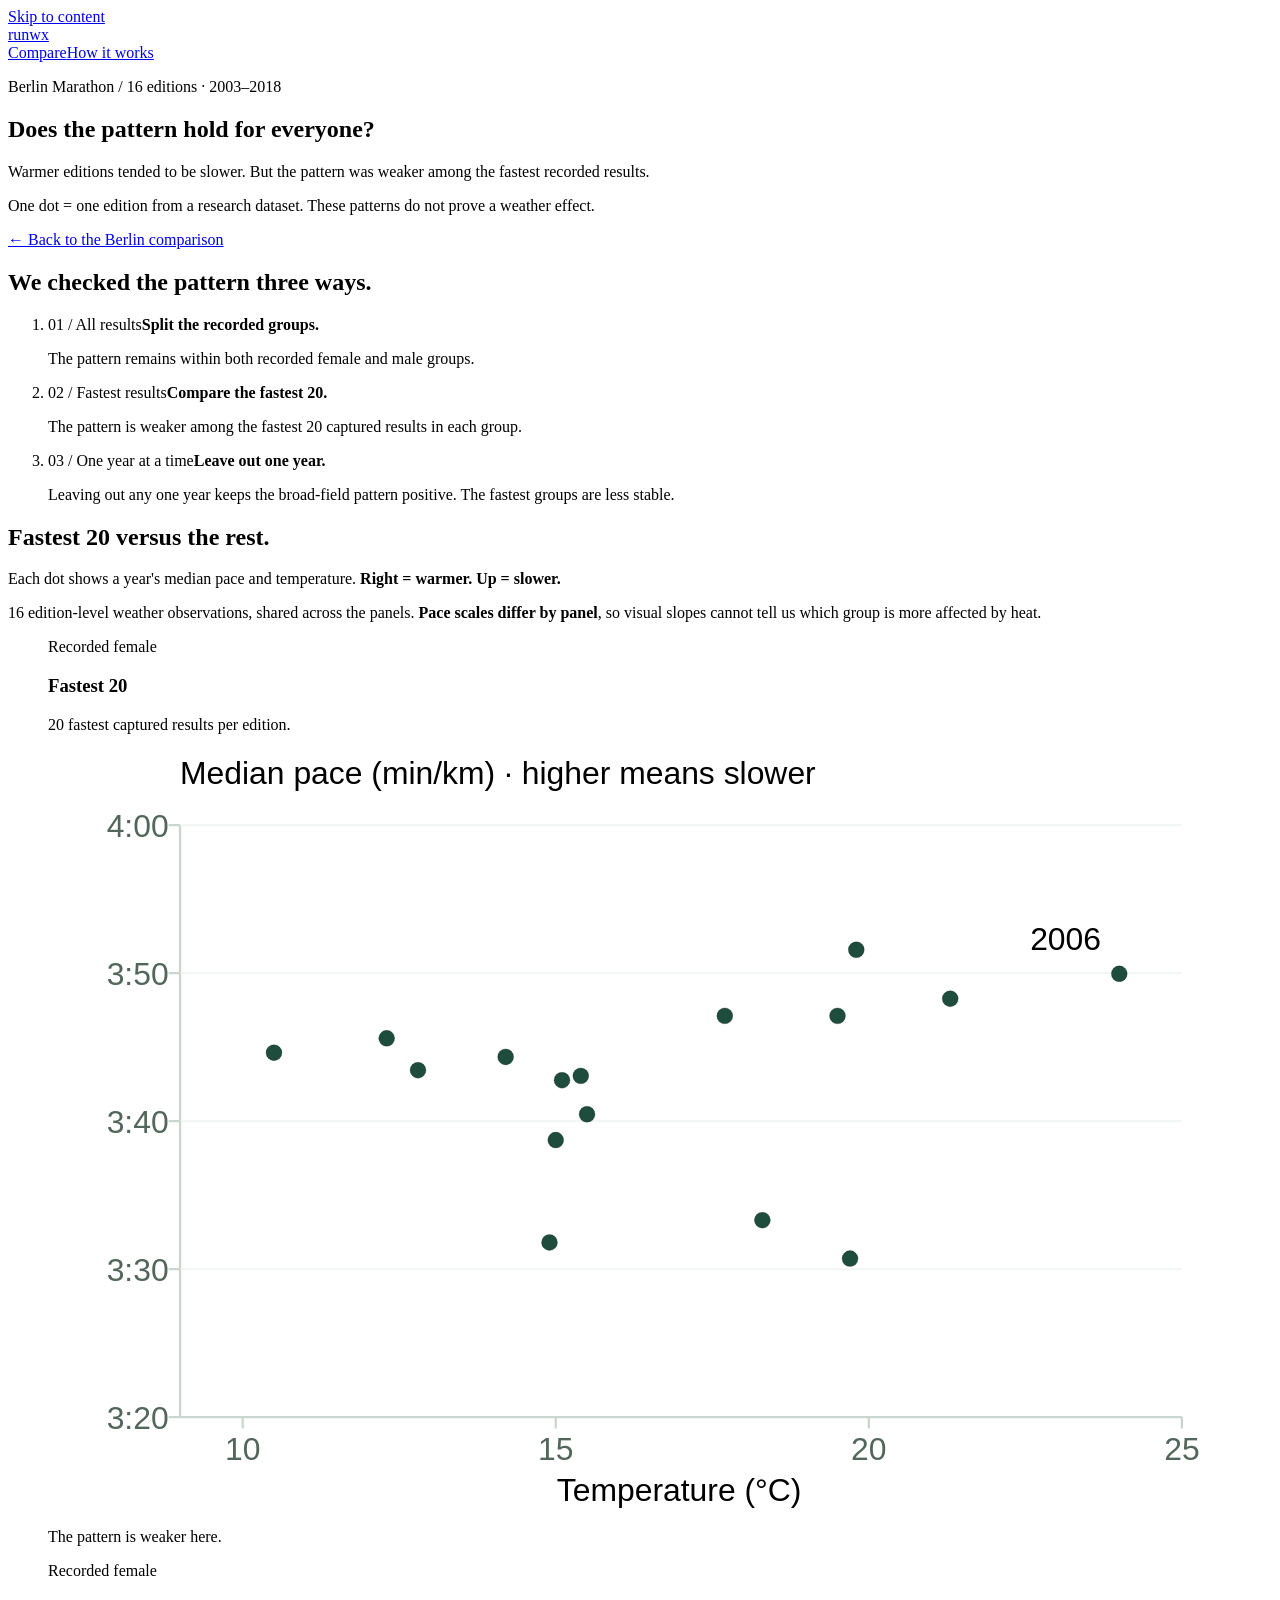
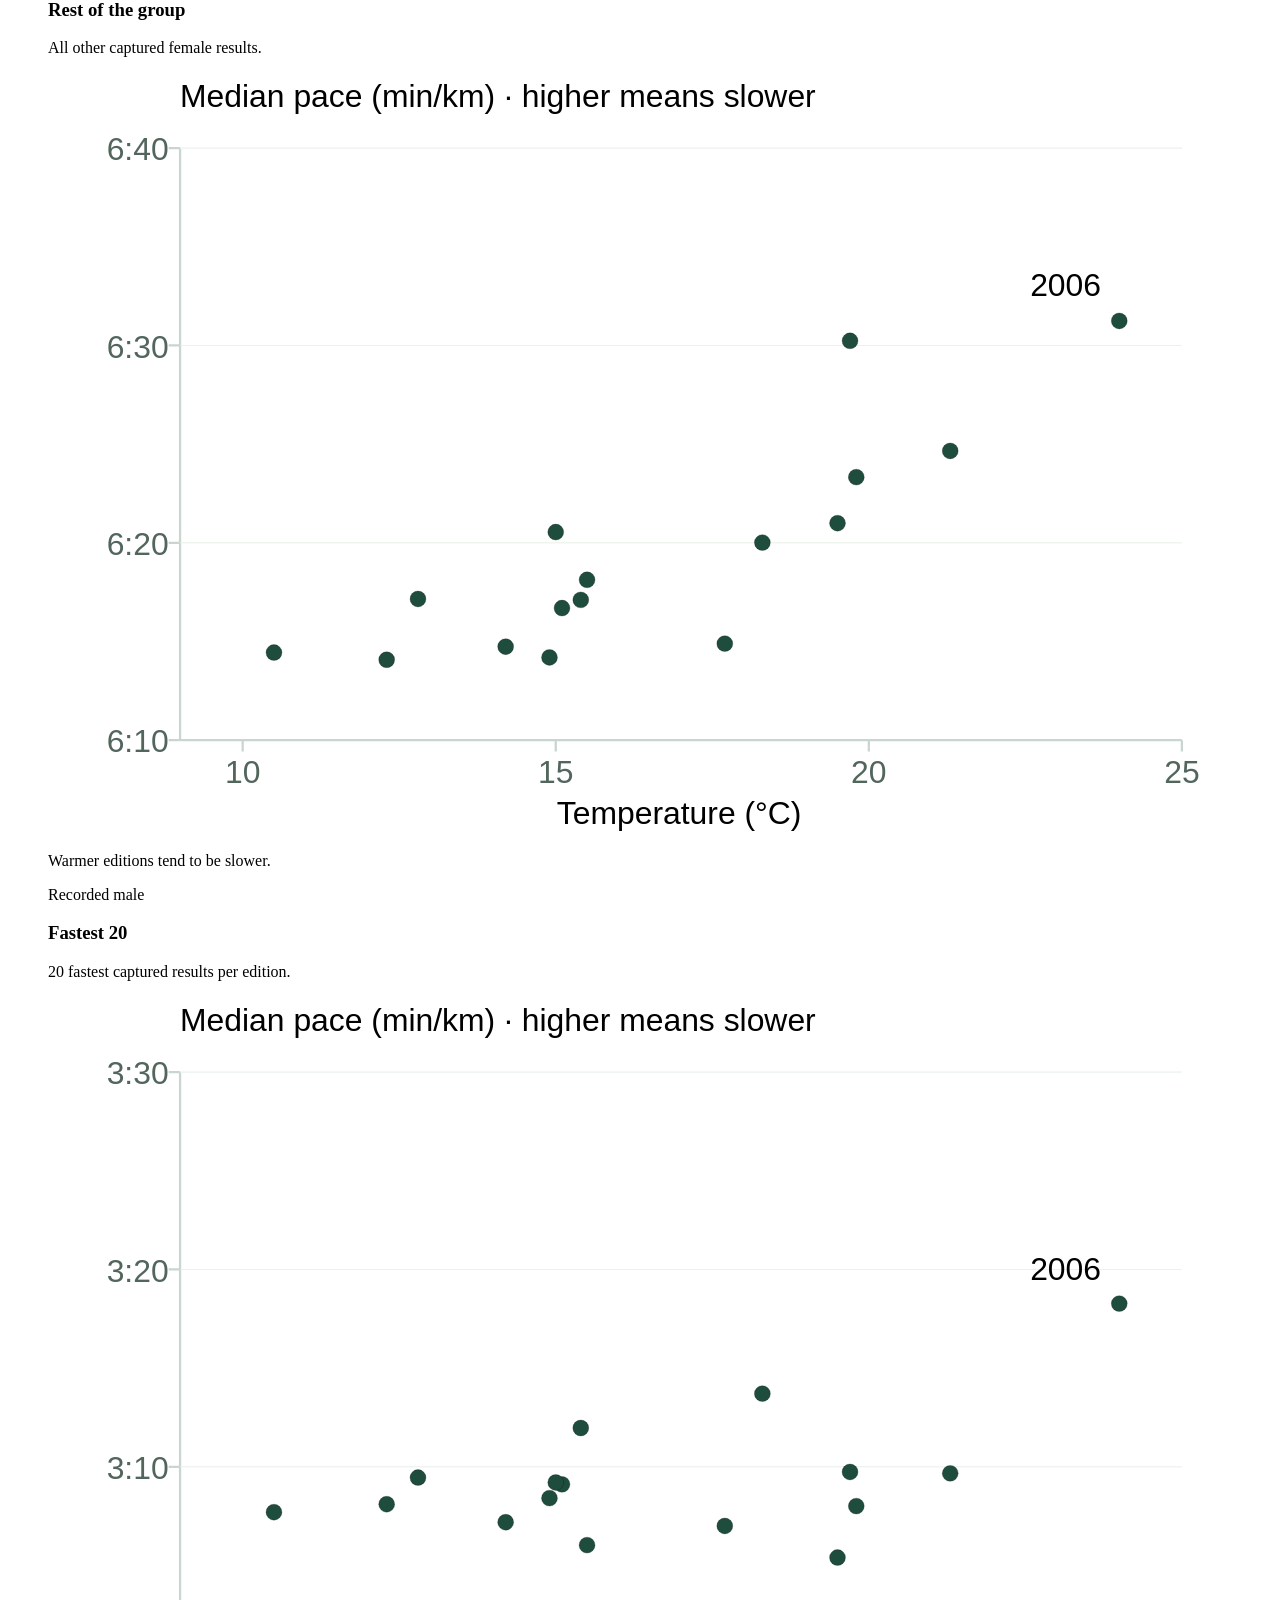
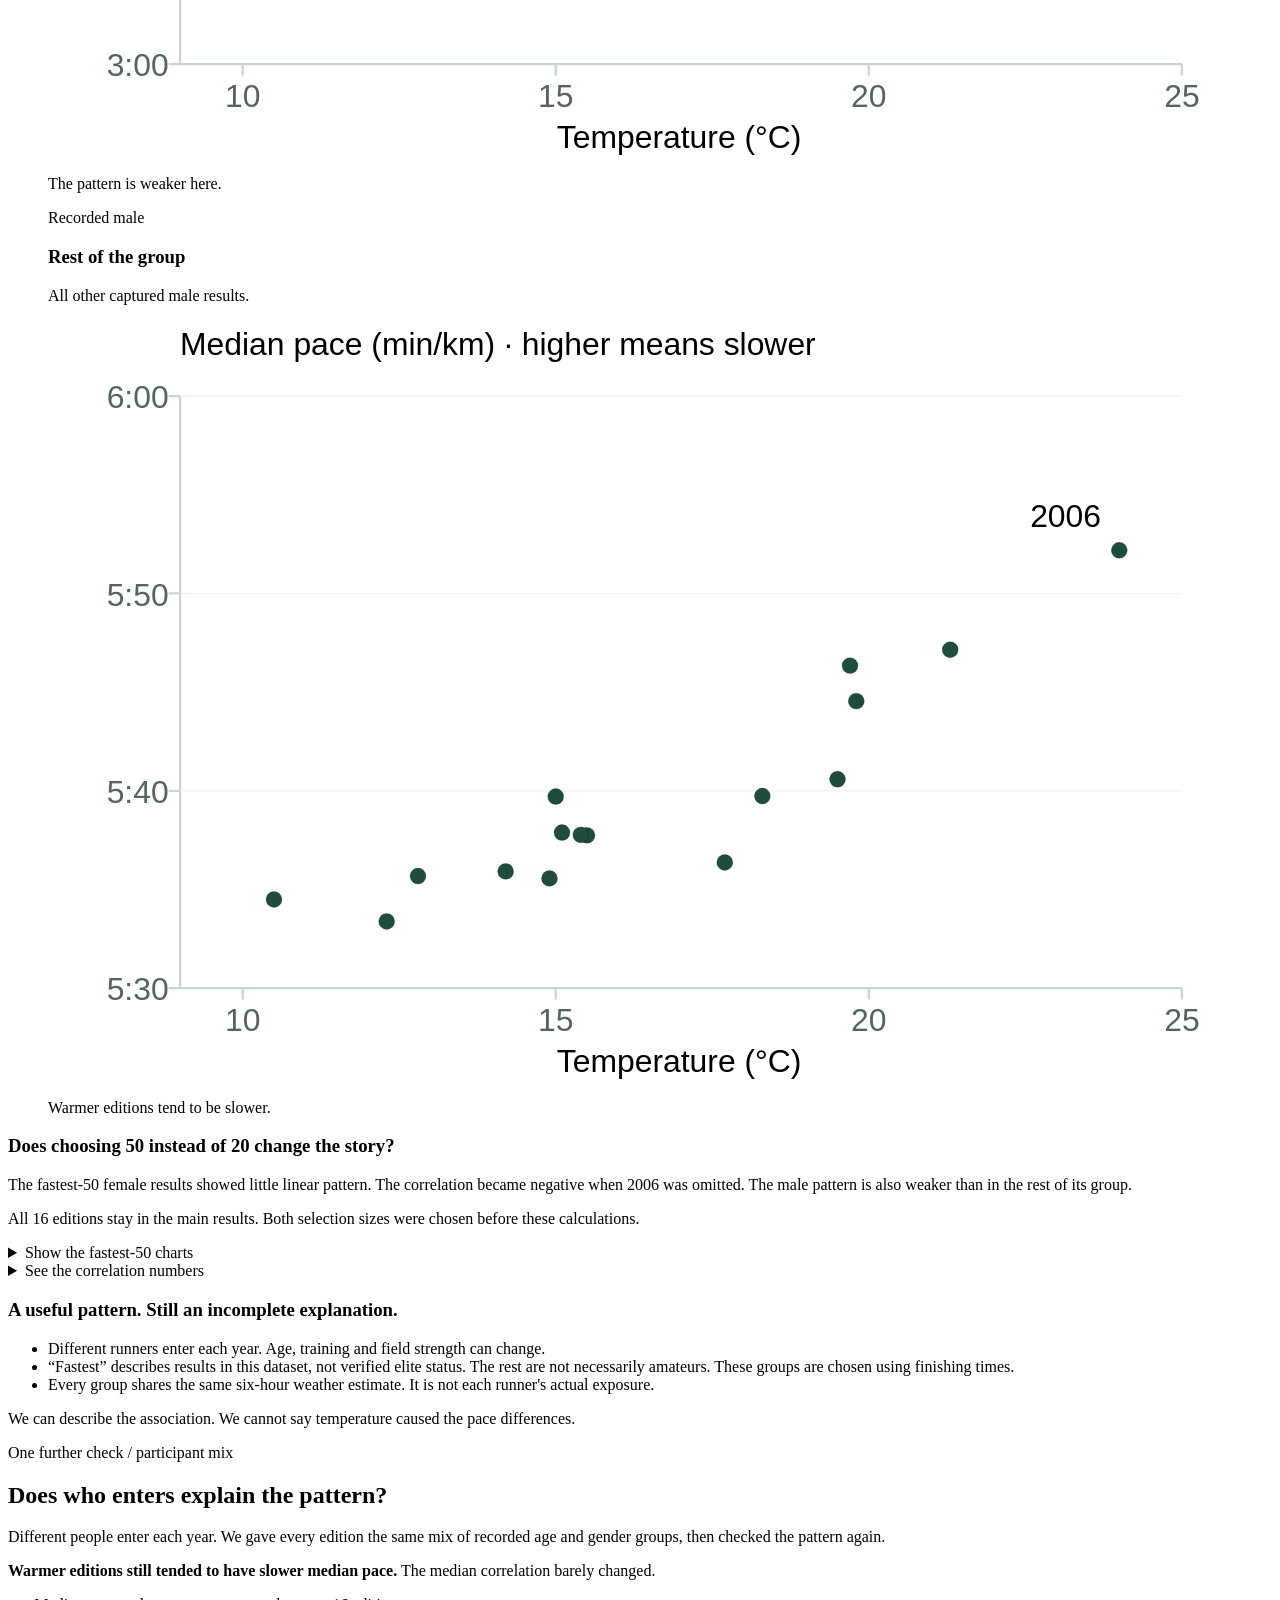
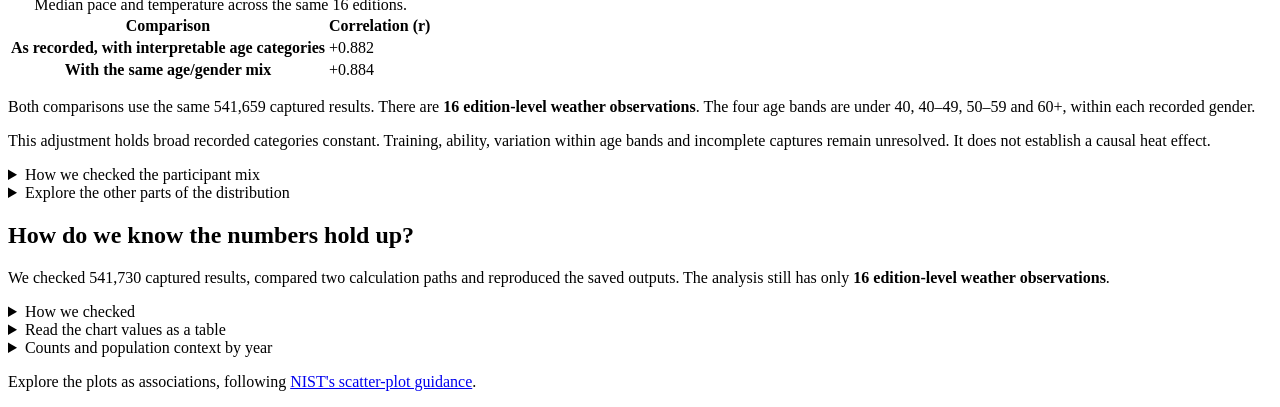
==== commit 39452ea4: "Add the checked Berlin participant-mix follow-up" ====
--- a/src/runwx/api/static/berlin-case-study.html
+++ b/src/runwx/api/static/berlin-case-study.html
@@ -733,6 +733,264 @@
 <div class="study-table study-overview"><table><caption>All results and recorded groups.</caption><thead><tr><th scope="col">Population</th><th scope="col">r</th><th scope="col">Range with one year left out</th></tr></thead><tbody><tr><th scope="row">Whole capture</th><td>+0.882</td><td>+0.840 to +0.915</td></tr><tr><th scope="row">Recorded female</th><td>+0.837</td><td>+0.764 to +0.881</td></tr><tr><th scope="row">Recorded male</th><td>+0.912</td><td>+0.873 to +0.941</td></tr></tbody></table></div>
 <div class="study-table study-overview"><table><caption>Fastest results and the rest of each recorded group.</caption><thead><tr><th scope="col">Population</th><th scope="col">r</th><th scope="col">Range with one year left out</th></tr></thead><tbody><tr><th scope="row">Female · fastest 20</th><td>+0.203</td><td>+0.042 to +0.380</td></tr><tr><th scope="row">Female · rest after fastest 20</th><td>+0.837</td><td>+0.764 to +0.881</td></tr><tr><th scope="row">Male · fastest 20</th><td>+0.472</td><td>+0.109 to +0.588</td></tr><tr><th scope="row">Male · rest after fastest 20</th><td>+0.911</td><td>+0.872 to +0.941</td></tr><tr><th scope="row">Female · fastest 50</th><td>+0.074</td><td>-0.186 to +0.190</td></tr><tr><th scope="row">Female · rest after fastest 50</th><td>+0.837</td><td>+0.765 to +0.880</td></tr><tr><th scope="row">Male · fastest 50</th><td>+0.503</td><td>+0.256 to +0.610</td></tr><tr><th scope="row">Male · rest after fastest 50</th><td>+0.911</td><td>+0.872 to +0.941</td></tr></tbody></table></div></details>
 <div class="study-limits"><h3>A useful pattern. Still an incomplete explanation.</h3><ul><li>Different runners enter each year. Age, training and field strength can change.</li><li>“Fastest” describes results in this dataset, not verified elite status. The rest are not necessarily amateurs. These groups are chosen using finishing times.</li><li>Every group shares the same six-hour weather estimate. It is not each runner's actual exposure.</li></ul><p>We can describe the association. We cannot say temperature caused the pace differences.</p></div></section>
+<section id="fixed-mix" aria-labelledby="fixed-mix-title">
+<p class="eyebrow">One further check / participant mix</p>
+<h2 id="fixed-mix-title">Does who enters explain the pattern?</h2>
+<p>Different people enter each year. We gave every edition the same mix of recorded age and gender groups, then checked the pattern again.</p>
+<p><strong>Warmer editions still tended to have slower median pace.</strong> The median correlation barely changed.</p>
+<div class="study-table study-overview"><table><caption>Median pace and temperature across the same 16 editions.</caption><thead><tr><th scope="col">Comparison</th><th scope="col">Correlation (r)</th></tr></thead><tbody><tr><th scope="row">As recorded, with interpretable age categories</th><td>+0.882</td></tr><tr><th scope="row">With the same age/gender mix</th><td>+0.884</td></tr></tbody></table></div>
+<p class="study-note">Both comparisons use the same 541,659 captured results. There are <strong>16 edition-level weather observations</strong>. The four age bands are under 40, 40–49, 50–59 and 60+, within each recorded gender.</p>
+<p>This adjustment holds broad recorded categories constant. Training, ability, variation within age bands and incomplete captures remain unresolved. It does not establish a causal heat effect.</p>
+<details class="study-disclosure"><summary>How we checked the participant mix</summary>
+<p>We averaged the group proportions across the 16 editions, giving each edition equal influence. That fixed mix was applied to the full duration distributions. We did not average group medians. The reference mix stayed fixed for every omitted-year check.</p>
+<p>The 71 records with unclear ages remain in the original whole-capture results. They are excluded from both comparisons above, so that exclusion is not mistaken for an adjustment effect.</p>
+<p>Leaving out 2006 kept the adjusted median correlation positive (+0.831). After separately removing a linear calendar-year trend from temperature and median pace, their residual correlation was +0.912. This addresses only a straight-line trend.</p>
+<p>The calculation reused saved inputs, the existing parser and fixed 09:00–15:00 Europe/Berlin ERA5 context. Independent export reading and weighted-quantile checks agreed. A separate calculation verified 204 correlation values and 3 year-sensitivity values. Offline replays reproduced the frozen analytical outputs.</p>
+<p>The public checker reproduces counts, reference proportions and coefficients from aggregates. Reproducing weighted quantiles from source records requires the retained private inputs. The two readers share a research source; agreement does not authenticate that source.</p>
+<p><a href="https://github.com/mifuha/runwx/blob/master/docs/evidence/berlin-fixed-mix/summaries.csv">Edition values</a> · <a href="https://github.com/mifuha/runwx/blob/master/docs/evidence/berlin-fixed-mix/groups.csv">Group proportions</a> · <a href="https://github.com/mifuha/runwx/blob/master/docs/evidence/berlin-fixed-mix/age-audit.csv">Age-category counts</a> · <a href="https://github.com/mifuha/runwx/blob/master/docs/evidence/berlin-fixed-mix/associations.json">Correlations and omitted years</a> · <a href="https://github.com/mifuha/runwx/blob/master/docs/evidence/berlin-fixed-mix/reference-mix.json">Fixed reference mix</a> · <a href="https://github.com/mifuha/runwx/blob/master/docs/evidence/berlin-fixed-mix/manifest.json">Hashes and provenance</a></p><p><a href="https://github.com/mifuha/runwx/blob/master/analysis/berlin/FIXED_MIX.md">Method and reproduction instructions</a> · <a href="https://github.com/mifuha/runwx/blob/master/analysis/berlin/fixed_mix.py">Analysis code</a> · <a href="https://github.com/mifuha/runwx/blob/master/analysis/berlin/check_fixed_mix.py">Independent checker</a></p>
+</details>
+<details class="study-disclosure"><summary>Explore the other parts of the distribution</summary>
+<p>P25 describes the faster quarter, the median the middle, and P75 the slower quarter. P75 minus P25 measures the width of the middle half. These positions describe each year's captured field; they are not fixed ability groups.</p>
+<figure class="fixed-mix-figure"><svg class="fixed-mix-plot" role="img" aria-label="Four panels comparing recorded and fixed age and gender mix across 16 Berlin editions" width="1100" height="920" preserveAspectRatio="xMinYMin meet" viewBox="0 0 1100 920" xmlns="http://www.w3.org/2000/svg" version="1.0" fill-rule="evenodd" xmlns:xlink="http://www.w3.org/1999/xlink">
+	<title>Berlin fixed participant mix pilot</title>
+	<desc>Four scatter panels compare unweighted and fixed age/gender mix pace distributions. All edition values are in summaries.csv.</desc>
+	<clipPath id="clip">
+		<rect x="0" y="0" width="1100" height="920"/>
+	</clipPath>
+	<g id="group" transform="scale(1,-1) translate(0,-920)" style="clip-path: url(#clip)">
+		<g transform="">
+			<rect x="0" y="0" width="1100" height="920" style="stroke: none; stroke-linecap: butt; stroke-width: 1; fill: rgb(98%,97%,95%); fill-rule: evenodd;"/>
+			<text x="50" y="883" style="font-family: Helvetica-Bold; font-size: 21px;fill: rgb(14%,22%,19%); stroke:none;" transform="translate(0,1766) scale(1,-1)">Berlin: does the pattern survive the same participant mix?</text>
+			<text x="50" y="854" style="font-family: Times-Roman; font-size: 13px;fill: rgb(14%,22%,19%); stroke:none;" transform="translate(0,1708) scale(1,-1)">16 editions, 2003-2018 | Four age bands within each recorded gender</text>
+			<circle cx="57" cy="826" r="4" style="stroke: rgb(49%,53%,57%); stroke-linecap: butt; stroke-width: 1; fill: rgb(98%,97%,95%); fill-rule: evenodd;"/>
+			<text x="71" y="822" style="font-family: Times-Roman; font-size: 13px;fill: rgb(14%,22%,19%); stroke:none;" transform="translate(0,1644) scale(1,-1)">As recorded, interpretable ages</text>
+			<circle cx="510" cy="826" r="4" style="stroke: rgb(14%,34%,25%); stroke-linecap: butt; stroke-width: 1; fill: rgb(14%,34%,25%); fill-rule: evenodd;"/>
+			<text x="524" y="822" style="font-family: Times-Roman; font-size: 13px;fill: rgb(14%,22%,19%); stroke:none;" transform="translate(0,1644) scale(1,-1)">Same age/gender mix</text>
+			<text x="52" y="779" style="font-family: Helvetica-Bold; font-size: 16px;fill: rgb(14%,22%,19%); stroke:none;" transform="translate(0,1558) scale(1,-1)">Faster quarter (P25)</text>
+			<text x="52" y="756" style="font-family: Times-Roman; font-size: 12px;fill: rgb(14%,22%,19%); stroke:none;" transform="translate(0,1512) scale(1,-1)">Correlation r: recorded +0.883  /  fixed mix +0.771</text>
+			<text x="52" y="736" style="font-family: Times-Roman; font-size: 12px;fill: rgb(14%,22%,19%); stroke:none;" transform="translate(0,1472) scale(1,-1)">Pace (min/km); higher = slower</text>
+			<path d="M 52,468 L 510,468 Z" style="stroke: rgb(88%,90%,87%); stroke-linecap: butt; stroke-width: 0.7;"/>
+			<text x="23.442" y="464.0" style="font-family: Times-Roman; font-size: 11px;fill: rgb(14%,22%,19%); stroke:none;" transform="translate(0,928) scale(1,-1)">5:00</text>
+			<path d="M 52,517 L 510,517 Z" style="stroke: rgb(88%,90%,87%); stroke-linecap: butt; stroke-width: 0.7;"/>
+			<text x="23.442" y="513.0" style="font-family: Times-Roman; font-size: 11px;fill: rgb(14%,22%,19%); stroke:none;" transform="translate(0,1026) scale(1,-1)">5:06</text>
+			<path d="M 52,566 L 510,566 Z" style="stroke: rgb(88%,90%,87%); stroke-linecap: butt; stroke-width: 0.7;"/>
+			<text x="23.442" y="562.0" style="font-family: Times-Roman; font-size: 11px;fill: rgb(14%,22%,19%); stroke:none;" transform="translate(0,1124) scale(1,-1)">5:12</text>
+			<path d="M 52,615 L 510,615 Z" style="stroke: rgb(88%,90%,87%); stroke-linecap: butt; stroke-width: 0.7;"/>
+			<text x="23.442" y="611.0" style="font-family: Times-Roman; font-size: 11px;fill: rgb(14%,22%,19%); stroke:none;" transform="translate(0,1222) scale(1,-1)">5:18</text>
+			<path d="M 52,664 L 510,664 Z" style="stroke: rgb(88%,90%,87%); stroke-linecap: butt; stroke-width: 0.7;"/>
+			<text x="23.442" y="660.0" style="font-family: Times-Roman; font-size: 11px;fill: rgb(14%,22%,19%); stroke:none;" transform="translate(0,1320) scale(1,-1)">5:24</text>
+			<path d="M 52,713 L 510,713 Z" style="stroke: rgb(88%,90%,87%); stroke-linecap: butt; stroke-width: 0.7;"/>
+			<text x="23.442" y="709.0" style="font-family: Times-Roman; font-size: 11px;fill: rgb(14%,22%,19%); stroke:none;" transform="translate(0,1418) scale(1,-1)">5:30</text>
+			<text x="75.125" y="448" style="font-family: Times-Roman; font-size: 11px;fill: rgb(14%,22%,19%); stroke:none;" transform="translate(0,896) scale(1,-1)">10</text>
+			<text x="218.25" y="448" style="font-family: Times-Roman; font-size: 11px;fill: rgb(14%,22%,19%); stroke:none;" transform="translate(0,896) scale(1,-1)">15</text>
+			<text x="361.375" y="448" style="font-family: Times-Roman; font-size: 11px;fill: rgb(14%,22%,19%); stroke:none;" transform="translate(0,896) scale(1,-1)">20</text>
+			<text x="504.5" y="448" style="font-family: Times-Roman; font-size: 11px;fill: rgb(14%,22%,19%); stroke:none;" transform="translate(0,896) scale(1,-1)">25</text>
+			<text x="187.184" y="428" style="font-family: Times-Roman; font-size: 12px;fill: rgb(14%,22%,19%); stroke:none;" transform="translate(0,856) scale(1,-1)">Fixed-window median temperature (C)</text>
+			<circle cx="238.0625" cy="548.6118418454004" r="3.8" style="stroke: rgb(49%,53%,57%); stroke-linecap: butt; stroke-width: 1.1; fill: rgb(98%,97%,95%); fill-rule: evenodd;"/>
+			<circle cx="94.9375" cy="529.063712130189" r="3.8" style="stroke: rgb(49%,53%,57%); stroke-linecap: butt; stroke-width: 1.1; fill: rgb(98%,97%,95%); fill-rule: evenodd;"/>
+			<circle cx="361.15000000000003" cy="592.5467472449341" r="3.8" style="stroke: rgb(49%,53%,57%); stroke-linecap: butt; stroke-width: 1.1; fill: rgb(98%,97%,95%); fill-rule: evenodd;"/>
+			<circle cx="481.375" cy="642.8686653236955" r="3.8" style="stroke: rgb(49%,53%,57%); stroke-linecap: butt; stroke-width: 1.1; fill: rgb(98%,97%,95%); fill-rule: evenodd;"/>
+			<text x="414.895" y="625.8686653236955" style="font-family: Times-Roman; font-size: 10px;fill: rgb(49%,53%,57%); stroke:none;" transform="translate(0,1251) scale(1,-1)">2006 recorded</text>
+			<circle cx="226.61249999999998" cy="560.4181380100329" r="3.8" style="stroke: rgb(49%,53%,57%); stroke-linecap: butt; stroke-width: 1.1; fill: rgb(98%,97%,95%); fill-rule: evenodd;"/>
+			<circle cx="235.20000000000002" cy="555.3859462021564" r="3.8" style="stroke: rgb(49%,53%,57%); stroke-linecap: butt; stroke-width: 1.1; fill: rgb(98%,97%,95%); fill-rule: evenodd;"/>
+			<circle cx="404.08750000000003" cy="612.28842279891" r="3.8" style="stroke: rgb(49%,53%,57%); stroke-linecap: butt; stroke-width: 1.1; fill: rgb(98%,97%,95%); fill-rule: evenodd;"/>
+			<circle cx="160.77500000000003" cy="545.9022001026977" r="3.8" style="stroke: rgb(49%,53%,57%); stroke-linecap: butt; stroke-width: 1.1; fill: rgb(98%,97%,95%); fill-rule: evenodd;"/>
+			<circle cx="318.21250000000003" cy="570.8696133033139" r="3.8" style="stroke: rgb(49%,53%,57%); stroke-linecap: butt; stroke-width: 1.1; fill: rgb(98%,97%,95%); fill-rule: evenodd;"/>
+			<circle cx="200.84999999999997" cy="536.9990915195324" r="3.8" style="stroke: rgb(49%,53%,57%); stroke-linecap: butt; stroke-width: 1.1; fill: rgb(98%,97%,95%); fill-rule: evenodd;"/>
+			<circle cx="146.46250000000003" cy="532.9346289054785" r="3.8" style="stroke: rgb(49%,53%,57%); stroke-linecap: butt; stroke-width: 1.1; fill: rgb(98%,97%,95%); fill-rule: evenodd;"/>
+			<circle cx="301.03749999999997" cy="539.9022791009995" r="3.8" style="stroke: rgb(49%,53%,57%); stroke-linecap: butt; stroke-width: 1.1; fill: rgb(98%,97%,95%); fill-rule: evenodd;"/>
+			<circle cx="220.88750000000002" cy="525.9669787099579" r="3.8" style="stroke: rgb(49%,53%,57%); stroke-linecap: butt; stroke-width: 1.1; fill: rgb(98%,97%,95%); fill-rule: evenodd;"/>
+			<circle cx="352.5625" cy="572.9986175297231" r="3.8" style="stroke: rgb(49%,53%,57%); stroke-linecap: butt; stroke-width: 1.1; fill: rgb(98%,97%,95%); fill-rule: evenodd;"/>
+			<circle cx="223.75" cy="571.0631591420783" r="3.8" style="stroke: rgb(49%,53%,57%); stroke-linecap: butt; stroke-width: 1.1; fill: rgb(98%,97%,95%); fill-rule: evenodd;"/>
+			<circle cx="358.28749999999997" cy="610.9336019275586" r="3.8" style="stroke: rgb(49%,53%,57%); stroke-linecap: butt; stroke-width: 1.1; fill: rgb(98%,97%,95%); fill-rule: evenodd;"/>
+			<circle cx="238.0625" cy="568.7406090769048" r="3.8" style="stroke: rgb(14%,34%,25%); stroke-linecap: butt; stroke-width: 1.1; fill: rgb(14%,34%,25%); fill-rule: evenodd;"/>
+			<circle cx="94.9375" cy="549.1924793616938" r="3.8" style="stroke: rgb(14%,34%,25%); stroke-linecap: butt; stroke-width: 1.1; fill: rgb(14%,34%,25%); fill-rule: evenodd;"/>
+			<circle cx="361.15000000000003" cy="610.9336019275586" r="3.8" style="stroke: rgb(14%,34%,25%); stroke-linecap: butt; stroke-width: 1.1; fill: rgb(14%,34%,25%); fill-rule: evenodd;"/>
+			<circle cx="481.375" cy="654.8685073270924" r="3.8" style="stroke: rgb(14%,34%,25%); stroke-linecap: butt; stroke-width: 1.1; fill: rgb(14%,34%,25%); fill-rule: evenodd;"/>
+			<text x="429.325" y="664.8685073270924" style="font-family: Times-Roman; font-size: 10px;fill: rgb(14%,34%,25%); stroke:none;" transform="translate(0,1329) scale(1,-1)">2006 fixed</text>
+			<circle cx="226.61249999999998" cy="573.1921633684876" r="3.8" style="stroke: rgb(14%,34%,25%); stroke-linecap: butt; stroke-width: 1.1; fill: rgb(14%,34%,25%); fill-rule: evenodd;"/>
+			<circle cx="235.20000000000002" cy="562.3535963976775" r="3.8" style="stroke: rgb(14%,34%,25%); stroke-linecap: butt; stroke-width: 1.1; fill: rgb(14%,34%,25%); fill-rule: evenodd;"/>
+			<circle cx="404.08750000000003" cy="622.1592605758976" r="3.8" style="stroke: rgb(14%,34%,25%); stroke-linecap: butt; stroke-width: 1.1; fill: rgb(14%,34%,25%); fill-rule: evenodd;"/>
+			<circle cx="160.77500000000003" cy="549.1924793616938" r="3.8" style="stroke: rgb(14%,34%,25%); stroke-linecap: butt; stroke-width: 1.1; fill: rgb(14%,34%,25%); fill-rule: evenodd;"/>
+			<circle cx="318.21250000000003" cy="569.1277007544337" r="3.8" style="stroke: rgb(14%,34%,25%); stroke-linecap: butt; stroke-width: 1.1; fill: rgb(14%,34%,25%); fill-rule: evenodd;"/>
+			<circle cx="200.84999999999997" cy="532.5475372279495" r="3.8" style="stroke: rgb(14%,34%,25%); stroke-linecap: butt; stroke-width: 1.1; fill: rgb(14%,34%,25%); fill-rule: evenodd;"/>
+			<circle cx="146.46250000000003" cy="520.1606035470236" r="3.8" style="stroke: rgb(14%,34%,25%); stroke-linecap: butt; stroke-width: 1.1; fill: rgb(14%,34%,25%); fill-rule: evenodd;"/>
+			<circle cx="301.03749999999997" cy="530.0314413240113" r="3.8" style="stroke: rgb(14%,34%,25%); stroke-linecap: butt; stroke-width: 1.1; fill: rgb(14%,34%,25%); fill-rule: evenodd;"/>
+			<circle cx="220.88750000000002" cy="512.805861673974" r="3.8" style="stroke: rgb(14%,34%,25%); stroke-linecap: butt; stroke-width: 1.1; fill: rgb(14%,34%,25%); fill-rule: evenodd;"/>
+			<circle cx="352.5625" cy="555.9665837184499" r="3.8" style="stroke: rgb(14%,34%,25%); stroke-linecap: butt; stroke-width: 1.1; fill: rgb(14%,34%,25%); fill-rule: evenodd;"/>
+			<circle cx="223.75" cy="543.1925583599951" r="3.8" style="stroke: rgb(14%,34%,25%); stroke-linecap: butt; stroke-width: 1.1; fill: rgb(14%,34%,25%); fill-rule: evenodd;"/>
+			<circle cx="358.28749999999997" cy="573.1921633684876" r="3.8" style="stroke: rgb(14%,34%,25%); stroke-linecap: butt; stroke-width: 1.1; fill: rgb(14%,34%,25%); fill-rule: evenodd;"/>
+			<text x="592" y="779" style="font-family: Helvetica-Bold; font-size: 16px;fill: rgb(14%,22%,19%); stroke:none;" transform="translate(0,1558) scale(1,-1)">Middle of the field (median)</text>
+			<text x="592" y="756" style="font-family: Times-Roman; font-size: 12px;fill: rgb(14%,22%,19%); stroke:none;" transform="translate(0,1512) scale(1,-1)">Correlation r: recorded +0.882  /  fixed mix +0.884</text>
+			<text x="592" y="736" style="font-family: Times-Roman; font-size: 12px;fill: rgb(14%,22%,19%); stroke:none;" transform="translate(0,1472) scale(1,-1)">Pace (min/km); higher = slower</text>
+			<path d="M 592,468 L 1050,468 Z" style="stroke: rgb(88%,90%,87%); stroke-linecap: butt; stroke-width: 0.7;"/>
+			<text x="563.442" y="464.0" style="font-family: Times-Roman; font-size: 11px;fill: rgb(14%,22%,19%); stroke:none;" transform="translate(0,928) scale(1,-1)">5:30</text>
+			<path d="M 592,517 L 1050,517 Z" style="stroke: rgb(88%,90%,87%); stroke-linecap: butt; stroke-width: 0.7;"/>
+			<text x="563.442" y="513.0" style="font-family: Times-Roman; font-size: 11px;fill: rgb(14%,22%,19%); stroke:none;" transform="translate(0,1026) scale(1,-1)">5:38</text>
+			<path d="M 592,566 L 1050,566 Z" style="stroke: rgb(88%,90%,87%); stroke-linecap: butt; stroke-width: 0.7;"/>
+			<text x="563.442" y="562.0" style="font-family: Times-Roman; font-size: 11px;fill: rgb(14%,22%,19%); stroke:none;" transform="translate(0,1124) scale(1,-1)">5:46</text>
+			<path d="M 592,615 L 1050,615 Z" style="stroke: rgb(88%,90%,87%); stroke-linecap: butt; stroke-width: 0.7;"/>
+			<text x="563.442" y="611.0" style="font-family: Times-Roman; font-size: 11px;fill: rgb(14%,22%,19%); stroke:none;" transform="translate(0,1222) scale(1,-1)">5:54</text>
+			<path d="M 592,664 L 1050,664 Z" style="stroke: rgb(88%,90%,87%); stroke-linecap: butt; stroke-width: 0.7;"/>
+			<text x="563.442" y="660.0" style="font-family: Times-Roman; font-size: 11px;fill: rgb(14%,22%,19%); stroke:none;" transform="translate(0,1320) scale(1,-1)">6:02</text>
+			<path d="M 592,713 L 1050,713 Z" style="stroke: rgb(88%,90%,87%); stroke-linecap: butt; stroke-width: 0.7;"/>
+			<text x="563.442" y="709.0" style="font-family: Times-Roman; font-size: 11px;fill: rgb(14%,22%,19%); stroke:none;" transform="translate(0,1418) scale(1,-1)">6:10</text>
+			<text x="615.125" y="448" style="font-family: Times-Roman; font-size: 11px;fill: rgb(14%,22%,19%); stroke:none;" transform="translate(0,896) scale(1,-1)">10</text>
+			<text x="758.25" y="448" style="font-family: Times-Roman; font-size: 11px;fill: rgb(14%,22%,19%); stroke:none;" transform="translate(0,896) scale(1,-1)">15</text>
+			<text x="901.375" y="448" style="font-family: Times-Roman; font-size: 11px;fill: rgb(14%,22%,19%); stroke:none;" transform="translate(0,896) scale(1,-1)">20</text>
+			<text x="1044.5" y="448" style="font-family: Times-Roman; font-size: 11px;fill: rgb(14%,22%,19%); stroke:none;" transform="translate(0,896) scale(1,-1)">25</text>
+			<text x="727.184" y="428" style="font-family: Times-Roman; font-size: 12px;fill: rgb(14%,22%,19%); stroke:none;" transform="translate(0,856) scale(1,-1)">Fixed-window median temperature (C)</text>
+			<circle cx="778.0625" cy="554.1012856973576" r="3.8" style="stroke: rgb(49%,53%,57%); stroke-linecap: butt; stroke-width: 1.1; fill: rgb(98%,97%,95%); fill-rule: evenodd;"/>
+			<circle cx="634.9375" cy="528.1903365327645" r="3.8" style="stroke: rgb(49%,53%,57%); stroke-linecap: butt; stroke-width: 1.1; fill: rgb(98%,97%,95%); fill-rule: evenodd;"/>
+			<circle cx="901.1500000000001" cy="607.4473575068134" r="3.8" style="stroke: rgb(49%,53%,57%); stroke-linecap: butt; stroke-width: 1.1; fill: rgb(98%,97%,95%); fill-rule: evenodd;"/>
+			<circle cx="1021.375" cy="654.7693150847256" r="3.8" style="stroke: rgb(49%,53%,57%); stroke-linecap: butt; stroke-width: 1.1; fill: rgb(98%,97%,95%); fill-rule: evenodd;"/>
+			<text x="954.895" y="637.7693150847256" style="font-family: Times-Roman; font-size: 10px;fill: rgb(49%,53%,57%); stroke:none;" transform="translate(0,1275) scale(1,-1)">2006 recorded</text>
+			<circle cx="766.6125" cy="556.6415748311412" r="3.8" style="stroke: rgb(49%,53%,57%); stroke-linecap: butt; stroke-width: 1.1; fill: rgb(98%,97%,95%); fill-rule: evenodd;"/>
+			<circle cx="775.2" cy="557.6576904846546" r="3.8" style="stroke: rgb(49%,53%,57%); stroke-linecap: butt; stroke-width: 1.1; fill: rgb(98%,97%,95%); fill-rule: evenodd;"/>
+			<circle cx="944.0875000000001" cy="625.1568017537621" r="3.8" style="stroke: rgb(49%,53%,57%); stroke-linecap: butt; stroke-width: 1.1; fill: rgb(98%,97%,95%); fill-rule: evenodd;"/>
+			<circle cx="700.775" cy="546.19009953786" r="3.8" style="stroke: rgb(49%,53%,57%); stroke-linecap: butt; stroke-width: 1.1; fill: rgb(98%,97%,95%); fill-rule: evenodd;"/>
+			<circle cx="858.2125000000001" cy="582.9154224434175" r="3.8" style="stroke: rgb(49%,53%,57%); stroke-linecap: butt; stroke-width: 1.1; fill: rgb(98%,97%,95%); fill-rule: evenodd;"/>
+			<circle cx="740.8499999999999" cy="546.3352589169333" r="3.8" style="stroke: rgb(49%,53%,57%); stroke-linecap: butt; stroke-width: 1.1; fill: rgb(98%,97%,95%); fill-rule: evenodd;"/>
+			<circle cx="686.4625" cy="534.2870304538451" r="3.8" style="stroke: rgb(49%,53%,57%); stroke-linecap: butt; stroke-width: 1.1; fill: rgb(98%,97%,95%); fill-rule: evenodd;"/>
+			<circle cx="841.0374999999999" cy="553.8835466287474" r="3.8" style="stroke: rgb(49%,53%,57%); stroke-linecap: butt; stroke-width: 1.1; fill: rgb(98%,97%,95%); fill-rule: evenodd;"/>
+			<circle cx="760.8875" cy="548.4400699134967" r="3.8" style="stroke: rgb(49%,53%,57%); stroke-linecap: butt; stroke-width: 1.1; fill: rgb(98%,97%,95%); fill-rule: evenodd;"/>
+			<circle cx="892.5625" cy="600.0442291740727" r="3.8" style="stroke: rgb(49%,53%,57%); stroke-linecap: butt; stroke-width: 1.1; fill: rgb(98%,97%,95%); fill-rule: evenodd;"/>
+			<circle cx="763.75" cy="599.7539104159259" r="3.8" style="stroke: rgb(49%,53%,57%); stroke-linecap: butt; stroke-width: 1.1; fill: rgb(98%,97%,95%); fill-rule: evenodd;"/>
+			<circle cx="898.2874999999999" cy="654.1886775684321" r="3.8" style="stroke: rgb(49%,53%,57%); stroke-linecap: butt; stroke-width: 1.1; fill: rgb(98%,97%,95%); fill-rule: evenodd;"/>
+			<circle cx="778.0625" cy="578.1251629339971" r="3.8" style="stroke: rgb(14%,34%,25%); stroke-linecap: butt; stroke-width: 1.1; fill: rgb(14%,34%,25%); fill-rule: evenodd;"/>
+			<circle cx="634.9375" cy="543.4320713354662" r="3.8" style="stroke: rgb(14%,34%,25%); stroke-linecap: butt; stroke-width: 1.1; fill: rgb(14%,34%,25%); fill-rule: evenodd;"/>
+			<circle cx="901.1500000000001" cy="620.6568610024884" r="3.8" style="stroke: rgb(14%,34%,25%); stroke-linecap: butt; stroke-width: 1.1; fill: rgb(14%,34%,25%); fill-rule: evenodd;"/>
+			<circle cx="1021.375" cy="664.2046747244933" r="3.8" style="stroke: rgb(14%,34%,25%); stroke-linecap: butt; stroke-width: 1.1; fill: rgb(14%,34%,25%); fill-rule: evenodd;"/>
+			<text x="969.325" y="674.2046747244933" style="font-family: Times-Roman; font-size: 10px;fill: rgb(14%,34%,25%); stroke:none;" transform="translate(0,1348) scale(1,-1)">2006 fixed</text>
+			<circle cx="766.6125" cy="568.3994845360826" r="3.8" style="stroke: rgb(14%,34%,25%); stroke-linecap: butt; stroke-width: 1.1; fill: rgb(14%,34%,25%); fill-rule: evenodd;"/>
+			<circle cx="775.2" cy="566.3672532290557" r="3.8" style="stroke: rgb(14%,34%,25%); stroke-linecap: butt; stroke-width: 1.1; fill: rgb(14%,34%,25%); fill-rule: evenodd;"/>
+			<circle cx="944.0875000000001" cy="634.1566832563099" r="3.8" style="stroke: rgb(14%,34%,25%); stroke-linecap: butt; stroke-width: 1.1; fill: rgb(14%,34%,25%); fill-rule: evenodd;"/>
+			<circle cx="700.775" cy="548.8029683611803" r="3.8" style="stroke: rgb(14%,34%,25%); stroke-linecap: butt; stroke-width: 1.1; fill: rgb(14%,34%,25%); fill-rule: evenodd;"/>
+			<circle cx="858.2125000000001" cy="581.1735098945371" r="3.8" style="stroke: rgb(14%,34%,25%); stroke-linecap: butt; stroke-width: 1.1; fill: rgb(14%,34%,25%); fill-rule: evenodd;"/>
+			<circle cx="740.8499999999999" cy="543.2869119563928" r="3.8" style="stroke: rgb(14%,34%,25%); stroke-linecap: butt; stroke-width: 1.1; fill: rgb(14%,34%,25%); fill-rule: evenodd;"/>
+			<circle cx="686.4625" cy="527.6096990164712" r="3.8" style="stroke: rgb(14%,34%,25%); stroke-linecap: butt; stroke-width: 1.1; fill: rgb(14%,34%,25%); fill-rule: evenodd;"/>
+			<circle cx="841.0374999999999" cy="543.5772307145395" r="3.8" style="stroke: rgb(14%,34%,25%); stroke-linecap: butt; stroke-width: 1.1; fill: rgb(14%,34%,25%); fill-rule: evenodd;"/>
+			<circle cx="760.8875" cy="537.6256961725323" r="3.8" style="stroke: rgb(14%,34%,25%); stroke-linecap: butt; stroke-width: 1.1; fill: rgb(14%,34%,25%); fill-rule: evenodd;"/>
+			<circle cx="892.5625" cy="583.3509005806375" r="3.8" style="stroke: rgb(14%,34%,25%); stroke-linecap: butt; stroke-width: 1.1; fill: rgb(14%,34%,25%); fill-rule: evenodd;"/>
+			<circle cx="763.75" cy="573.9155409408697" r="3.8" style="stroke: rgb(14%,34%,25%); stroke-linecap: butt; stroke-width: 1.1; fill: rgb(14%,34%,25%); fill-rule: evenodd;"/>
+			<circle cx="898.2874999999999" cy="621.672976656002" r="3.8" style="stroke: rgb(14%,34%,25%); stroke-linecap: butt; stroke-width: 1.1; fill: rgb(14%,34%,25%); fill-rule: evenodd;"/>
+			<text x="52" y="407" style="font-family: Helvetica-Bold; font-size: 16px;fill: rgb(14%,22%,19%); stroke:none;" transform="translate(0,814) scale(1,-1)">Slower quarter (P75)</text>
+			<text x="52" y="384" style="font-family: Times-Roman; font-size: 12px;fill: rgb(14%,22%,19%); stroke:none;" transform="translate(0,768) scale(1,-1)">Correlation r: recorded +0.779  /  fixed mix +0.870</text>
+			<text x="52" y="364" style="font-family: Times-Roman; font-size: 12px;fill: rgb(14%,22%,19%); stroke:none;" transform="translate(0,728) scale(1,-1)">Pace (min/km); higher = slower</text>
+			<path d="M 52,96 L 510,96 Z" style="stroke: rgb(88%,90%,87%); stroke-linecap: butt; stroke-width: 0.7;"/>
+			<text x="23.442" y="92.0" style="font-family: Times-Roman; font-size: 11px;fill: rgb(14%,22%,19%); stroke:none;" transform="translate(0,184) scale(1,-1)">6:10</text>
+			<path d="M 52,145 L 510,145 Z" style="stroke: rgb(88%,90%,87%); stroke-linecap: butt; stroke-width: 0.7;"/>
+			<text x="23.442" y="141.0" style="font-family: Times-Roman; font-size: 11px;fill: rgb(14%,22%,19%); stroke:none;" transform="translate(0,282) scale(1,-1)">6:20</text>
+			<path d="M 52,194 L 510,194 Z" style="stroke: rgb(88%,90%,87%); stroke-linecap: butt; stroke-width: 0.7;"/>
+			<text x="23.442" y="190.0" style="font-family: Times-Roman; font-size: 11px;fill: rgb(14%,22%,19%); stroke:none;" transform="translate(0,380) scale(1,-1)">6:30</text>
+			<path d="M 52,243 L 510,243 Z" style="stroke: rgb(88%,90%,87%); stroke-linecap: butt; stroke-width: 0.7;"/>
+			<text x="23.442" y="239.0" style="font-family: Times-Roman; font-size: 11px;fill: rgb(14%,22%,19%); stroke:none;" transform="translate(0,478) scale(1,-1)">6:40</text>
+			<path d="M 52,292 L 510,292 Z" style="stroke: rgb(88%,90%,87%); stroke-linecap: butt; stroke-width: 0.7;"/>
+			<text x="23.442" y="288.0" style="font-family: Times-Roman; font-size: 11px;fill: rgb(14%,22%,19%); stroke:none;" transform="translate(0,576) scale(1,-1)">6:50</text>
+			<path d="M 52,341 L 510,341 Z" style="stroke: rgb(88%,90%,87%); stroke-linecap: butt; stroke-width: 0.7;"/>
+			<text x="23.442" y="337.0" style="font-family: Times-Roman; font-size: 11px;fill: rgb(14%,22%,19%); stroke:none;" transform="translate(0,674) scale(1,-1)">7:00</text>
+			<text x="75.125" y="76" style="font-family: Times-Roman; font-size: 11px;fill: rgb(14%,22%,19%); stroke:none;" transform="translate(0,152) scale(1,-1)">10</text>
+			<text x="218.25" y="76" style="font-family: Times-Roman; font-size: 11px;fill: rgb(14%,22%,19%); stroke:none;" transform="translate(0,152) scale(1,-1)">15</text>
+			<text x="361.375" y="76" style="font-family: Times-Roman; font-size: 11px;fill: rgb(14%,22%,19%); stroke:none;" transform="translate(0,152) scale(1,-1)">20</text>
+			<text x="504.5" y="76" style="font-family: Times-Roman; font-size: 11px;fill: rgb(14%,22%,19%); stroke:none;" transform="translate(0,152) scale(1,-1)">25</text>
+			<text x="187.184" y="56" style="font-family: Times-Roman; font-size: 12px;fill: rgb(14%,22%,19%); stroke:none;" transform="translate(0,112) scale(1,-1)">Fixed-window median temperature (C)</text>
+			<circle cx="238.0625" cy="170.8848204763598" r="3.8" style="stroke: rgb(49%,53%,57%); stroke-linecap: butt; stroke-width: 1.1; fill: rgb(98%,97%,95%); fill-rule: evenodd;"/>
+			<circle cx="94.9375" cy="151.83990994193613" r="3.8" style="stroke: rgb(49%,53%,57%); stroke-linecap: butt; stroke-width: 1.1; fill: rgb(98%,97%,95%); fill-rule: evenodd;"/>
+			<circle cx="361.15000000000003" cy="217.91645929612503" r="3.8" style="stroke: rgb(49%,53%,57%); stroke-linecap: butt; stroke-width: 1.1; fill: rgb(98%,97%,95%); fill-rule: evenodd;"/>
+			<circle cx="481.375" cy="263.78682308330366" r="3.8" style="stroke: rgb(49%,53%,57%); stroke-linecap: butt; stroke-width: 1.1; fill: rgb(98%,97%,95%); fill-rule: evenodd;"/>
+			<text x="414.895" y="246.78682308330366" style="font-family: Times-Roman; font-size: 10px;fill: rgb(49%,53%,57%); stroke:none;" transform="translate(0,493) scale(1,-1)">2006 recorded</text>
+			<circle cx="226.61249999999998" cy="176.45894063277638" r="3.8" style="stroke: rgb(49%,53%,57%); stroke-linecap: butt; stroke-width: 1.1; fill: rgb(98%,97%,95%); fill-rule: evenodd;"/>
+			<circle cx="235.20000000000002" cy="184.47173835762533" r="3.8" style="stroke: rgb(49%,53%,57%); stroke-linecap: butt; stroke-width: 1.1; fill: rgb(98%,97%,95%); fill-rule: evenodd;"/>
+			<circle cx="404.08750000000003" cy="236.1484773077379" r="3.8" style="stroke: rgb(49%,53%,57%); stroke-linecap: butt; stroke-width: 1.1; fill: rgb(98%,97%,95%); fill-rule: evenodd;"/>
+			<circle cx="160.77500000000003" cy="168.2138879014101" r="3.8" style="stroke: rgb(49%,53%,57%); stroke-linecap: butt; stroke-width: 1.1; fill: rgb(98%,97%,95%); fill-rule: evenodd;"/>
+			<circle cx="318.21250000000003" cy="210.94880910060425" r="3.8" style="stroke: rgb(49%,53%,57%); stroke-linecap: butt; stroke-width: 1.1; fill: rgb(98%,97%,95%); fill-rule: evenodd;"/>
+			<circle cx="200.84999999999997" cy="176.22668562625904" r="3.8" style="stroke: rgb(49%,53%,57%); stroke-linecap: butt; stroke-width: 1.1; fill: rgb(98%,97%,95%); fill-rule: evenodd;"/>
+			<circle cx="146.46250000000003" cy="169.60741794051427" r="3.8" style="stroke: rgb(49%,53%,57%); stroke-linecap: butt; stroke-width: 1.1; fill: rgb(98%,97%,95%); fill-rule: evenodd;"/>
+			<circle cx="301.03749999999997" cy="198.98767626496033" r="3.8" style="stroke: rgb(49%,53%,57%); stroke-linecap: butt; stroke-width: 1.1; fill: rgb(98%,97%,95%); fill-rule: evenodd;"/>
+			<circle cx="220.88750000000002" cy="198.3489749970377" r="3.8" style="stroke: rgb(49%,53%,57%); stroke-linecap: butt; stroke-width: 1.1; fill: rgb(98%,97%,95%); fill-rule: evenodd;"/>
+			<circle cx="352.5625" cy="246.59995260101894" r="3.8" style="stroke: rgb(49%,53%,57%); stroke-linecap: butt; stroke-width: 1.1; fill: rgb(98%,97%,95%); fill-rule: evenodd;"/>
+			<circle cx="223.75" cy="241.72259746415446" r="3.8" style="stroke: rgb(49%,53%,57%); stroke-linecap: butt; stroke-width: 1.1; fill: rgb(98%,97%,95%); fill-rule: evenodd;"/>
+			<circle cx="358.28749999999997" cy="313.3732669747599" r="3.8" style="stroke: rgb(49%,53%,57%); stroke-linecap: butt; stroke-width: 1.1; fill: rgb(98%,97%,95%); fill-rule: evenodd;"/>
+			<circle cx="238.0625" cy="185.63301339021217" r="3.8" style="stroke: rgb(14%,34%,25%); stroke-linecap: butt; stroke-width: 1.1; fill: rgb(14%,34%,25%); fill-rule: evenodd;"/>
+			<circle cx="94.9375" cy="164.8461903069085" r="3.8" style="stroke: rgb(14%,34%,25%); stroke-linecap: butt; stroke-width: 1.1; fill: rgb(14%,34%,25%); fill-rule: evenodd;"/>
+			<circle cx="361.15000000000003" cy="229.52920962199318" r="3.8" style="stroke: rgb(14%,34%,25%); stroke-linecap: butt; stroke-width: 1.1; fill: rgb(14%,34%,25%); fill-rule: evenodd;"/>
+			<circle cx="481.375" cy="272.6125133309634" r="3.8" style="stroke: rgb(14%,34%,25%); stroke-linecap: butt; stroke-width: 1.1; fill: rgb(14%,34%,25%); fill-rule: evenodd;"/>
+			<text x="429.325" y="282.6125133309634" style="font-family: Times-Roman; font-size: 10px;fill: rgb(14%,34%,25%); stroke:none;" transform="translate(0,565) scale(1,-1)">2006 fixed</text>
+			<circle cx="226.61249999999998" cy="185.86526839672956" r="3.8" style="stroke: rgb(14%,34%,25%); stroke-linecap: butt; stroke-width: 1.1; fill: rgb(14%,34%,25%); fill-rule: evenodd;"/>
+			<circle cx="235.20000000000002" cy="190.62649603033532" r="3.8" style="stroke: rgb(14%,34%,25%); stroke-linecap: butt; stroke-width: 1.1; fill: rgb(14%,34%,25%); fill-rule: evenodd;"/>
+			<circle cx="404.08750000000003" cy="243.58063751629342" r="3.8" style="stroke: rgb(14%,34%,25%); stroke-linecap: butt; stroke-width: 1.1; fill: rgb(14%,34%,25%); fill-rule: evenodd;"/>
+			<circle cx="160.77500000000003" cy="171.0009479796185" r="3.8" style="stroke: rgb(14%,34%,25%); stroke-linecap: butt; stroke-width: 1.1; fill: rgb(14%,34%,25%); fill-rule: evenodd;"/>
+			<circle cx="318.21250000000003" cy="209.55527906150002" r="3.8" style="stroke: rgb(14%,34%,25%); stroke-linecap: butt; stroke-width: 1.1; fill: rgb(14%,34%,25%); fill-rule: evenodd;"/>
+			<circle cx="200.84999999999997" cy="174.25251807086138" r="3.8" style="stroke: rgb(14%,34%,25%); stroke-linecap: butt; stroke-width: 1.1; fill: rgb(14%,34%,25%); fill-rule: evenodd;"/>
+			<circle cx="146.46250000000003" cy="162.17525773195877" r="3.8" style="stroke: rgb(14%,34%,25%); stroke-linecap: butt; stroke-width: 1.1; fill: rgb(14%,34%,25%); fill-rule: evenodd;"/>
+			<circle cx="301.03749999999997" cy="190.85875103685268" r="3.8" style="stroke: rgb(14%,34%,25%); stroke-linecap: butt; stroke-width: 1.1; fill: rgb(14%,34%,25%); fill-rule: evenodd;"/>
+			<circle cx="220.88750000000002" cy="188.07169095864427" r="3.8" style="stroke: rgb(14%,34%,25%); stroke-linecap: butt; stroke-width: 1.1; fill: rgb(14%,34%,25%); fill-rule: evenodd;"/>
+			<circle cx="352.5625" cy="233.36141722952948" r="3.8" style="stroke: rgb(14%,34%,25%); stroke-linecap: butt; stroke-width: 1.1; fill: rgb(14%,34%,25%); fill-rule: evenodd;"/>
+			<circle cx="223.75" cy="221.74866690366161" r="3.8" style="stroke: rgb(14%,34%,25%); stroke-linecap: butt; stroke-width: 1.1; fill: rgb(14%,34%,25%); fill-rule: evenodd;"/>
+			<circle cx="358.28749999999997" cy="289.451001303472" r="3.8" style="stroke: rgb(14%,34%,25%); stroke-linecap: butt; stroke-width: 1.1; fill: rgb(14%,34%,25%); fill-rule: evenodd;"/>
+			<text x="592" y="407" style="font-family: Helvetica-Bold; font-size: 16px;fill: rgb(14%,22%,19%); stroke:none;" transform="translate(0,814) scale(1,-1)">Gap between quarters (P75 - P25)</text>
+			<text x="592" y="384" style="font-family: Times-Roman; font-size: 12px;fill: rgb(14%,22%,19%); stroke:none;" transform="translate(0,768) scale(1,-1)">Correlation r: recorded +0.535  /  fixed mix +0.555</text>
+			<text x="592" y="364" style="font-family: Times-Roman; font-size: 12px;fill: rgb(14%,22%,19%); stroke:none;" transform="translate(0,728) scale(1,-1)">Spread (seconds/km); higher = wider</text>
+			<path d="M 592,96 L 1050,96 Z" style="stroke: rgb(88%,90%,87%); stroke-linecap: butt; stroke-width: 0.7;"/>
+			<text x="572.0" y="92.0" style="font-family: Times-Roman; font-size: 11px;fill: rgb(14%,22%,19%); stroke:none;" transform="translate(0,184) scale(1,-1)">60</text>
+			<path d="M 592,145 L 1050,145 Z" style="stroke: rgb(88%,90%,87%); stroke-linecap: butt; stroke-width: 0.7;"/>
+			<text x="572.0" y="141.0" style="font-family: Times-Roman; font-size: 11px;fill: rgb(14%,22%,19%); stroke:none;" transform="translate(0,282) scale(1,-1)">70</text>
+			<path d="M 592,194 L 1050,194 Z" style="stroke: rgb(88%,90%,87%); stroke-linecap: butt; stroke-width: 0.7;"/>
+			<text x="572.0" y="190.0" style="font-family: Times-Roman; font-size: 11px;fill: rgb(14%,22%,19%); stroke:none;" transform="translate(0,380) scale(1,-1)">80</text>
+			<path d="M 592,243 L 1050,243 Z" style="stroke: rgb(88%,90%,87%); stroke-linecap: butt; stroke-width: 0.7;"/>
+			<text x="572.0" y="239.0" style="font-family: Times-Roman; font-size: 11px;fill: rgb(14%,22%,19%); stroke:none;" transform="translate(0,478) scale(1,-1)">90</text>
+			<path d="M 592,292 L 1050,292 Z" style="stroke: rgb(88%,90%,87%); stroke-linecap: butt; stroke-width: 0.7;"/>
+			<text x="566.5" y="288.0" style="font-family: Times-Roman; font-size: 11px;fill: rgb(14%,22%,19%); stroke:none;" transform="translate(0,576) scale(1,-1)">100</text>
+			<path d="M 592,341 L 1050,341 Z" style="stroke: rgb(88%,90%,87%); stroke-linecap: butt; stroke-width: 0.7;"/>
+			<text x="566.5" y="337.0" style="font-family: Times-Roman; font-size: 11px;fill: rgb(14%,22%,19%); stroke:none;" transform="translate(0,674) scale(1,-1)">110</text>
+			<text x="615.125" y="76" style="font-family: Times-Roman; font-size: 11px;fill: rgb(14%,22%,19%); stroke:none;" transform="translate(0,152) scale(1,-1)">10</text>
+			<text x="758.25" y="76" style="font-family: Times-Roman; font-size: 11px;fill: rgb(14%,22%,19%); stroke:none;" transform="translate(0,152) scale(1,-1)">15</text>
+			<text x="901.375" y="76" style="font-family: Times-Roman; font-size: 11px;fill: rgb(14%,22%,19%); stroke:none;" transform="translate(0,152) scale(1,-1)">20</text>
+			<text x="1044.5" y="76" style="font-family: Times-Roman; font-size: 11px;fill: rgb(14%,22%,19%); stroke:none;" transform="translate(0,152) scale(1,-1)">25</text>
+			<text x="727.184" y="56" style="font-family: Times-Roman; font-size: 12px;fill: rgb(14%,22%,19%); stroke:none;" transform="translate(0,112) scale(1,-1)">Fixed-window median temperature (C)</text>
+			<circle cx="778.0625" cy="171.51771536911954" r="3.8" style="stroke: rgb(49%,53%,57%); stroke-linecap: butt; stroke-width: 1.1; fill: rgb(98%,97%,95%); fill-rule: evenodd;"/>
+			<circle cx="634.9375" cy="164.20168266382268" r="3.8" style="stroke: rgb(49%,53%,57%); stroke-linecap: butt; stroke-width: 1.1; fill: rgb(98%,97%,95%); fill-rule: evenodd;"/>
+			<circle cx="901.1500000000001" cy="192.18841094916456" r="3.8" style="stroke: rgb(49%,53%,57%); stroke-linecap: butt; stroke-width: 1.1; fill: rgb(98%,97%,95%); fill-rule: evenodd;"/>
+			<circle cx="1021.375" cy="207.8656238890864" r="3.8" style="stroke: rgb(49%,53%,57%); stroke-linecap: butt; stroke-width: 1.1; fill: rgb(98%,97%,95%); fill-rule: evenodd;"/>
+			<text x="954.895" y="190.8656238890864" style="font-family: Times-Roman; font-size: 10px;fill: rgb(49%,53%,57%); stroke:none;" transform="translate(0,381) scale(1,-1)">2006 recorded</text>
+			<circle cx="766.6125" cy="170.00805782675673" r="3.8" style="stroke: rgb(49%,53%,57%); stroke-linecap: butt; stroke-width: 1.1; fill: rgb(98%,97%,95%); fill-rule: evenodd;"/>
+			<circle cx="775.2" cy="181.0401706363313" r="3.8" style="stroke: rgb(49%,53%,57%); stroke-linecap: butt; stroke-width: 1.1; fill: rgb(98%,97%,95%); fill-rule: evenodd;"/>
+			<circle cx="944.0875000000001" cy="198.575423628392" r="3.8" style="stroke: rgb(49%,53%,57%); stroke-linecap: butt; stroke-width: 1.1; fill: rgb(98%,97%,95%); fill-rule: evenodd;"/>
+			<circle cx="700.775" cy="170.47256783979145" r="3.8" style="stroke: rgb(49%,53%,57%); stroke-linecap: butt; stroke-width: 1.1; fill: rgb(98%,97%,95%); fill-rule: evenodd;"/>
+			<circle cx="858.2125000000001" cy="198.22704111861594" r="3.8" style="stroke: rgb(49%,53%,57%); stroke-linecap: butt; stroke-width: 1.1; fill: rgb(98%,97%,95%); fill-rule: evenodd;"/>
+			<circle cx="740.8499999999999" cy="183.82723071453967" r="3.8" style="stroke: rgb(49%,53%,57%); stroke-linecap: butt; stroke-width: 1.1; fill: rgb(98%,97%,95%); fill-rule: evenodd;"/>
+			<circle cx="686.4625" cy="179.64664059722716" r="3.8" style="stroke: rgb(49%,53%,57%); stroke-linecap: butt; stroke-width: 1.1; fill: rgb(98%,97%,95%); fill-rule: evenodd;"/>
+			<circle cx="841.0374999999999" cy="204.8463088043607" r="3.8" style="stroke: rgb(49%,53%,57%); stroke-linecap: butt; stroke-width: 1.1; fill: rgb(98%,97%,95%); fill-rule: evenodd;"/>
+			<circle cx="760.8875" cy="212.56878777106292" r="3.8" style="stroke: rgb(49%,53%,57%); stroke-linecap: butt; stroke-width: 1.1; fill: rgb(98%,97%,95%); fill-rule: evenodd;"/>
+			<circle cx="892.5625" cy="232.6007820831852" r="3.8" style="stroke: rgb(49%,53%,57%); stroke-linecap: butt; stroke-width: 1.1; fill: rgb(98%,97%,95%); fill-rule: evenodd;"/>
+			<circle cx="763.75" cy="228.88470197890743" r="3.8" style="stroke: rgb(49%,53%,57%); stroke-linecap: butt; stroke-width: 1.1; fill: rgb(98%,97%,95%); fill-rule: evenodd;"/>
+			<circle cx="898.2874999999999" cy="276.6131058182249" r="3.8" style="stroke: rgb(49%,53%,57%); stroke-linecap: butt; stroke-width: 1.1; fill: rgb(98%,97%,95%); fill-rule: evenodd;"/>
+			<circle cx="778.0625" cy="174.1886479440692" r="3.8" style="stroke: rgb(14%,34%,25%); stroke-linecap: butt; stroke-width: 1.1; fill: rgb(14%,34%,25%); fill-rule: evenodd;"/>
+			<circle cx="634.9375" cy="165.1307026898922" r="3.8" style="stroke: rgb(14%,34%,25%); stroke-linecap: butt; stroke-width: 1.1; fill: rgb(14%,34%,25%); fill-rule: evenodd;"/>
+			<circle cx="901.1500000000001" cy="192.769048465458" r="3.8" style="stroke: rgb(14%,34%,25%); stroke-linecap: butt; stroke-width: 1.1; fill: rgb(14%,34%,25%); fill-rule: evenodd;"/>
+			<circle cx="1021.375" cy="209.49140893470792" r="3.8" style="stroke: rgb(14%,34%,25%); stroke-linecap: butt; stroke-width: 1.1; fill: rgb(14%,34%,25%); fill-rule: evenodd;"/>
+			<text x="969.325" y="219.49140893470792" style="font-family: Times-Roman; font-size: 10px;fill: rgb(14%,34%,25%); stroke:none;" transform="translate(0,438) scale(1,-1)">2006 fixed</text>
+			<circle cx="766.6125" cy="171.7499703756369" r="3.8" style="stroke: rgb(14%,34%,25%); stroke-linecap: butt; stroke-width: 1.1; fill: rgb(14%,34%,25%); fill-rule: evenodd;"/>
+			<circle cx="775.2" cy="183.01433819172888" r="3.8" style="stroke: rgb(14%,34%,25%); stroke-linecap: butt; stroke-width: 1.1; fill: rgb(14%,34%,25%); fill-rule: evenodd;"/>
+			<circle cx="944.0875000000001" cy="200.08508117075485" r="3.8" style="stroke: rgb(14%,34%,25%); stroke-linecap: butt; stroke-width: 1.1; fill: rgb(14%,34%,25%); fill-rule: evenodd;"/>
+			<circle cx="700.775" cy="171.28546036260218" r="3.8" style="stroke: rgb(14%,34%,25%); stroke-linecap: butt; stroke-width: 1.1; fill: rgb(14%,34%,25%); fill-rule: evenodd;"/>
+			<circle cx="858.2125000000001" cy="197.87865860883988" r="3.8" style="stroke: rgb(14%,34%,25%); stroke-linecap: butt; stroke-width: 1.1; fill: rgb(14%,34%,25%); fill-rule: evenodd;"/>
+			<circle cx="740.8499999999999" cy="184.5239957340917" r="3.8" style="stroke: rgb(14%,34%,25%); stroke-linecap: butt; stroke-width: 1.1; fill: rgb(14%,34%,25%); fill-rule: evenodd;"/>
+			<circle cx="686.4625" cy="179.87889560374452" r="3.8" style="stroke: rgb(14%,34%,25%); stroke-linecap: butt; stroke-width: 1.1; fill: rgb(14%,34%,25%); fill-rule: evenodd;"/>
+			<circle cx="841.0374999999999" cy="202.63988624244575" r="3.8" style="stroke: rgb(14%,34%,25%); stroke-linecap: butt; stroke-width: 1.1; fill: rgb(14%,34%,25%); fill-rule: evenodd;"/>
+			<circle cx="760.8875" cy="210.18817395425995" r="3.8" style="stroke: rgb(14%,34%,25%); stroke-linecap: butt; stroke-width: 1.1; fill: rgb(14%,34%,25%); fill-rule: evenodd;"/>
+			<circle cx="892.5625" cy="229.58146699845955" r="3.8" style="stroke: rgb(14%,34%,25%); stroke-linecap: butt; stroke-width: 1.1; fill: rgb(14%,34%,25%); fill-rule: evenodd;"/>
+			<circle cx="763.75" cy="225.6331318876644" r="3.8" style="stroke: rgb(14%,34%,25%); stroke-linecap: butt; stroke-width: 1.1; fill: rgb(14%,34%,25%); fill-rule: evenodd;"/>
+			<circle cx="898.2874999999999" cy="275.3357032823794" r="3.8" style="stroke: rgb(14%,34%,25%); stroke-linecap: butt; stroke-width: 1.1; fill: rgb(14%,34%,25%); fill-rule: evenodd;"/>
+			<text x="52" y="45" style="font-family: Times-Roman; font-size: 12px;fill: rgb(14%,22%,19%); stroke:none;" transform="translate(0,90) scale(1,-1)">541,659 age-eligible records; 71 unclear ages excluded from both comparison series.</text>
+			<text x="52" y="24" style="font-family: Times-Roman; font-size: 12px;fill: rgb(14%,22%,19%); stroke:none;" transform="translate(0,48) scale(1,-1)">Each dot is one edition. Adjustment describes measured composition; it does not isolate a heat effect.</text>
+		</g>
+	</g>
+</svg>
+<figcaption>Grey outlines show recorded results with interpretable ages; green dots show the same records with a fixed mix. Different correlations do not measure different individual heat effects. Pace scales differ between panels.</figcaption></figure>
+<p>The same cumulative-weight quantile rule is used before and after adjustment: at an exact boundary, average that duration and the next distinct duration. These pilot quartiles differ from the warehouse's linear interpolation.</p>
+<div class="study-table" tabindex="0" role="region" aria-label="Participant-mix chart values"><table><caption>All 32 plotted edition/comparison summaries. Pace is min/km; spread is seconds/km.</caption><thead><tr><th scope="col">Year</th><th scope="col">Comparison</th><th scope="col">Temperature °C</th><th scope="col">P25</th><th scope="col">Median</th><th scope="col">P75</th><th scope="col">Spread</th></tr></thead><tbody><tr><th scope="row">2003</th><td>Recorded</td><td>15.5</td><td>5:09.9</td><td>5:44.1</td><td>6:25.3</td><td>75.4</td></tr><tr><th scope="row">2003</th><td>Fixed mix</td><td>15.5</td><td>5:12.3</td><td>5:48.0</td><td>6:28.3</td><td>76.0</td></tr><tr><th scope="row">2004</th><td>Recorded</td><td>10.5</td><td>5:07.5</td><td>5:39.8</td><td>6:21.4</td><td>73.9</td></tr><tr><th scope="row">2004</th><td>Fixed mix</td><td>10.5</td><td>5:09.9</td><td>5:42.3</td><td>6:24.1</td><td>74.1</td></tr><tr><th scope="row">2005</th><td>Recorded</td><td>19.8</td><td>5:15.3</td><td>5:52.8</td><td>6:34.9</td><td>79.6</td></tr><tr><th scope="row">2005</th><td>Fixed mix</td><td>19.8</td><td>5:17.5</td><td>5:54.9</td><td>6:37.3</td><td>79.7</td></tr><tr><th scope="row">2006</th><td>Recorded</td><td>24.0</td><td>5:21.4</td><td>6:00.5</td><td>6:44.2</td><td>82.8</td></tr><tr><th scope="row">2006</th><td>Fixed mix</td><td>24.0</td><td>5:22.9</td><td>6:02.0</td><td>6:46.0</td><td>83.2</td></tr><tr><th scope="row">2007</th><td>Recorded</td><td>15.1</td><td>5:11.3</td><td>5:44.5</td><td>6:26.4</td><td>75.1</td></tr><tr><th scope="row">2007</th><td>Fixed mix</td><td>15.1</td><td>5:12.9</td><td>5:46.4</td><td>6:28.3</td><td>75.5</td></tr><tr><th scope="row">2008</th><td>Recorded</td><td>15.4</td><td>5:10.7</td><td>5:44.6</td><td>6:28.1</td><td>77.4</td></tr><tr><th scope="row">2008</th><td>Fixed mix</td><td>15.4</td><td>5:11.6</td><td>5:46.1</td><td>6:29.3</td><td>77.8</td></tr><tr><th scope="row">2009</th><td>Recorded</td><td>21.3</td><td>5:17.7</td><td>5:55.7</td><td>6:38.6</td><td>80.9</td></tr><tr><th scope="row">2009</th><td>Fixed mix</td><td>21.3</td><td>5:18.9</td><td>5:57.1</td><td>6:40.1</td><td>81.2</td></tr><tr><th scope="row">2010</th><td>Recorded</td><td>12.8</td><td>5:09.5</td><td>5:42.8</td><td>6:24.7</td><td>75.2</td></tr><tr><th scope="row">2010</th><td>Fixed mix</td><td>12.8</td><td>5:09.9</td><td>5:43.2</td><td>6:25.3</td><td>75.4</td></tr><tr><th scope="row">2011</th><td>Recorded</td><td>18.3</td><td>5:12.6</td><td>5:48.8</td><td>6:33.5</td><td>80.9</td></tr><tr><th scope="row">2011</th><td>Fixed mix</td><td>18.3</td><td>5:12.4</td><td>5:48.5</td><td>6:33.2</td><td>80.8</td></tr><tr><th scope="row">2012</th><td>Recorded</td><td>14.2</td><td>5:08.4</td><td>5:42.8</td><td>6:26.4</td><td>77.9</td></tr><tr><th scope="row">2012</th><td>Fixed mix</td><td>14.2</td><td>5:07.9</td><td>5:42.3</td><td>6:26.0</td><td>78.1</td></tr><tr><th scope="row">2013</th><td>Recorded</td><td>12.3</td><td>5:08.0</td><td>5:40.8</td><td>6:25.0</td><td>77.1</td></tr><tr><th scope="row">2013</th><td>Fixed mix</td><td>12.3</td><td>5:06.4</td><td>5:39.7</td><td>6:23.5</td><td>77.1</td></tr><tr><th scope="row">2014</th><td>Recorded</td><td>17.7</td><td>5:08.8</td><td>5:44.0</td><td>6:31.0</td><td>82.2</td></tr><tr><th scope="row">2014</th><td>Fixed mix</td><td>17.7</td><td>5:07.6</td><td>5:42.3</td><td>6:29.4</td><td>81.8</td></tr><tr><th scope="row">2015</th><td>Recorded</td><td>14.9</td><td>5:07.1</td><td>5:43.1</td><td>6:30.9</td><td>83.8</td></tr><tr><th scope="row">2015</th><td>Fixed mix</td><td>14.9</td><td>5:05.5</td><td>5:41.4</td><td>6:28.8</td><td>83.3</td></tr><tr><th scope="row">2016</th><td>Recorded</td><td>19.5</td><td>5:12.9</td><td>5:51.6</td><td>6:40.7</td><td>87.9</td></tr><tr><th scope="row">2016</th><td>Fixed mix</td><td>19.5</td><td>5:10.8</td><td>5:48.8</td><td>6:38.0</td><td>87.3</td></tr><tr><th scope="row">2017</th><td>Recorded</td><td>15.0</td><td>5:12.6</td><td>5:51.5</td><td>6:39.7</td><td>87.1</td></tr><tr><th scope="row">2017</th><td>Fixed mix</td><td>15.0</td><td>5:09.2</td><td>5:47.3</td><td>6:35.7</td><td>86.5</td></tr><tr><th scope="row">2018</th><td>Recorded</td><td>19.7</td><td>5:17.5</td><td>6:00.4</td><td>6:54.4</td><td>96.9</td></tr><tr><th scope="row">2018</th><td>Fixed mix</td><td>19.7</td><td>5:12.9</td><td>5:55.1</td><td>6:49.5</td><td>96.6</td></tr></tbody></table></div>
+</details></section>
 <section aria-labelledby="checked"><h2 id="checked">How do we know the numbers hold up?</h2>
 <p>We checked 541,730 captured results, compared two calculation paths and reproduced the saved outputs. The analysis still has only <strong>16 edition-level weather observations</strong>.</p>
 <details class="study-disclosure"><summary>How we checked</summary>
@@ -741,7 +999,7 @@
 <p>Identical anonymous records remain separate. Independent export parsing checks counts and duration distributions. A separate covariance calculation verifies 136 group correlations and 51 whole/recorded-group correlations. Replays matched the retained analytical outputs.</p>
 <p>These are anonymised research captures from the CC0-declared Kaggle version 2 dataset, not verified complete official fields. Timing basis and individual starts are unknown. Count gaps remain: 2008 has 79 more captured records than the published total; the 2013 published total is unknown. Course-era evidence does not prove identical routes.</p>
 <p><a href="https://github.com/mifuha/runwx/blob/master/docs/evidence/berlin-case-study/summaries.csv">Group CSV</a> · <a href="https://github.com/mifuha/runwx/blob/master/docs/evidence/berlin-case-study/whole-summaries.csv">Whole-capture CSV</a> · <a href="https://github.com/mifuha/runwx/blob/master/docs/evidence/berlin-case-study/associations.json">All group correlations and omissions</a> · <a href="https://github.com/mifuha/runwx/blob/master/docs/evidence/berlin-case-study/whole-associations.json">Whole-capture correlations and omissions</a> · <a href="https://github.com/mifuha/runwx/blob/master/docs/evidence/berlin-case-study/manifest.json">Hashes and provenance</a></p><p><a href="https://github.com/mifuha/runwx/blob/master/analysis/berlin/README.md">Method and reproduction instructions</a> · <a href="https://github.com/mifuha/runwx/blob/master/analysis/berlin/performance.py">Analysis code</a> · <a href="https://github.com/mifuha/runwx/blob/master/analysis/berlin/verify.py">Independent checker</a> · <a href="https://github.com/mifuha/runwx/blob/master/docs/berlin-statistics.md">Source qualification and warehouse checks</a></p>
-<p>The two readers share a research source: agreement checks implementation, not authenticity of the original results. No age/year adjustment, p-values or causal claims.</p></details>
+<p>The two readers share a research source: agreement checks implementation, not authenticity of the original results. The original recorded-group analysis does not adjust for age or calendar year. The participant-mix follow-up above adds those specific checks; neither study makes causal claims or reports p-values.</p></details>
 <details class="study-disclosure"><summary>Read the chart values as a table</summary><div class="study-table" tabindex="0" role="region" aria-label="Performance group data"><table><caption>All 128 performance-group summaries; pace is min/km.</caption><thead><tr><th scope="col">Year</th><th scope="col">Recorded group</th><th scope="col">N</th><th scope="col">Subset</th><th scope="col">Count</th><th scope="col">Temperature °C</th><th scope="col">Median pace</th></tr></thead><tbody><tr><th scope="row">2003</th><td>female</td><td>20</td><td>fastest</td><td>20</td><td>15.5</td><td>3:40.5</td></tr><tr><th scope="row">2003</th><td>female</td><td>20</td><td>remaining</td><td>5584</td><td>15.5</td><td>6:18.1</td></tr><tr><th scope="row">2003</th><td>female</td><td>50</td><td>fastest</td><td>50</td><td>15.5</td><td>3:56.3</td></tr><tr><th scope="row">2003</th><td>female</td><td>50</td><td>remaining</td><td>5554</td><td>15.5</td><td>6:18.4</td></tr><tr><th scope="row">2003</th><td>male</td><td>20</td><td>fastest</td><td>20</td><td>15.5</td><td>3:06.0</td></tr><tr><th scope="row">2003</th><td>male</td><td>20</td><td>remaining</td><td>25085</td><td>15.5</td><td>5:37.7</td></tr><tr><th scope="row">2003</th><td>male</td><td>50</td><td>fastest</td><td>50</td><td>15.5</td><td>3:15.8</td></tr><tr><th scope="row">2003</th><td>male</td><td>50</td><td>remaining</td><td>25055</td><td>15.5</td><td>5:37.8</td></tr><tr><th scope="row">2004</th><td>female</td><td>20</td><td>fastest</td><td>20</td><td>10.5</td><td>3:44.6</td></tr><tr><th scope="row">2004</th><td>female</td><td>20</td><td>remaining</td><td>5204</td><td>10.5</td><td>6:14.4</td></tr><tr><th scope="row">2004</th><td>female</td><td>50</td><td>fastest</td><td>50</td><td>10.5</td><td>4:06.9</td></tr><tr><th scope="row">2004</th><td>female</td><td>50</td><td>remaining</td><td>5174</td><td>10.5</td><td>6:14.9</td></tr><tr><th scope="row">2004</th><td>male</td><td>20</td><td>fastest</td><td>20</td><td>10.5</td><td>3:07.7</td></tr><tr><th scope="row">2004</th><td>male</td><td>20</td><td>remaining</td><td>22778</td><td>10.5</td><td>5:34.5</td></tr><tr><th scope="row">2004</th><td>male</td><td>50</td><td>fastest</td><td>50</td><td>10.5</td><td>3:14.7</td></tr><tr><th scope="row">2004</th><td>male</td><td>50</td><td>remaining</td><td>22748</td><td>10.5</td><td>5:34.5</td></tr><tr><th scope="row">2005</th><td>female</td><td>20</td><td>fastest</td><td>20</td><td>19.8</td><td>3:51.6</td></tr><tr><th scope="row">2005</th><td>female</td><td>20</td><td>remaining</td><td>5848</td><td>19.8</td><td>6:23.3</td></tr><tr><th scope="row">2005</th><td>female</td><td>50</td><td>fastest</td><td>50</td><td>19.8</td><td>4:05.8</td></tr><tr><th scope="row">2005</th><td>female</td><td>50</td><td>remaining</td><td>5818</td><td>19.8</td><td>6:23.7</td></tr><tr><th scope="row">2005</th><td>male</td><td>20</td><td>fastest</td><td>20</td><td>19.8</td><td>3:08.0</td></tr><tr><th scope="row">2005</th><td>male</td><td>20</td><td>remaining</td><td>24485</td><td>19.8</td><td>5:44.5</td></tr><tr><th scope="row">2005</th><td>male</td><td>50</td><td>fastest</td><td>50</td><td>19.8</td><td>3:21.5</td></tr><tr><th scope="row">2005</th><td>male</td><td>50</td><td>remaining</td><td>24455</td><td>19.8</td><td>5:44.6</td></tr><tr><th scope="row">2006</th><td>female</td><td>20</td><td>fastest</td><td>20</td><td>24</td><td>3:50.0</td></tr><tr><th scope="row">2006</th><td>female</td><td>20</td><td>remaining</td><td>6066</td><td>24</td><td>6:31.2</td></tr><tr><th scope="row">2006</th><td>female</td><td>50</td><td>fastest</td><td>50</td><td>24</td><td>4:16.1</td></tr><tr><th scope="row">2006</th><td>female</td><td>50</td><td>remaining</td><td>6036</td><td>24</td><td>6:31.3</td></tr><tr><th scope="row">2006</th><td>male</td><td>20</td><td>fastest</td><td>20</td><td>24</td><td>3:18.3</td></tr><tr><th scope="row">2006</th><td>male</td><td>20</td><td>remaining</td><td>24076</td><td>24</td><td>5:52.2</td></tr><tr><th scope="row">2006</th><td>male</td><td>50</td><td>fastest</td><td>50</td><td>24</td><td>3:30.7</td></tr><tr><th scope="row">2006</th><td>male</td><td>50</td><td>remaining</td><td>24046</td><td>24</td><td>5:52.3</td></tr><tr><th scope="row">2007</th><td>female</td><td>20</td><td>fastest</td><td>20</td><td>15.1</td><td>3:42.8</td></tr><tr><th scope="row">2007</th><td>female</td><td>20</td><td>remaining</td><td>6466</td><td>15.1</td><td>6:16.7</td></tr><tr><th scope="row">2007</th><td>female</td><td>50</td><td>fastest</td><td>50</td><td>15.1</td><td>4:02.6</td></tr><tr><th scope="row">2007</th><td>female</td><td>50</td><td>remaining</td><td>6436</td><td>15.1</td><td>6:16.9</td></tr><tr><th scope="row">2007</th><td>male</td><td>20</td><td>fastest</td><td>20</td><td>15.1</td><td>3:09.1</td></tr><tr><th scope="row">2007</th><td>male</td><td>20</td><td>remaining</td><td>25980</td><td>15.1</td><td>5:37.9</td></tr><tr><th scope="row">2007</th><td>male</td><td>50</td><td>fastest</td><td>50</td><td>15.1</td><td>3:22.0</td></tr><tr><th scope="row">2007</th><td>male</td><td>50</td><td>remaining</td><td>25950</td><td>15.1</td><td>5:37.9</td></tr><tr><th scope="row">2008</th><td>female</td><td>20</td><td>fastest</td><td>20</td><td>15.4</td><td>3:43.1</td></tr><tr><th scope="row">2008</th><td>female</td><td>20</td><td>remaining</td><td>7385</td><td>15.4</td><td>6:17.1</td></tr><tr><th scope="row">2008</th><td>female</td><td>50</td><td>fastest</td><td>50</td><td>15.4</td><td>4:08.6</td></tr><tr><th scope="row">2008</th><td>female</td><td>50</td><td>remaining</td><td>7355</td><td>15.4</td><td>6:17.4</td></tr><tr><th scope="row">2008</th><td>male</td><td>20</td><td>fastest</td><td>20</td><td>15.4</td><td>3:12.0</td></tr><tr><th scope="row">2008</th><td>male</td><td>20</td><td>remaining</td><td>28307</td><td>15.4</td><td>5:37.8</td></tr><tr><th scope="row">2008</th><td>male</td><td>50</td><td>fastest</td><td>50</td><td>15.4</td><td>3:24.5</td></tr><tr><th scope="row">2008</th><td>male</td><td>50</td><td>remaining</td><td>28277</td><td>15.4</td><td>5:37.8</td></tr><tr><th scope="row">2009</th><td>female</td><td>20</td><td>fastest</td><td>20</td><td>21.3</td><td>3:48.3</td></tr><tr><th scope="row">2009</th><td>female</td><td>20</td><td>remaining</td><td>7046</td><td>21.3</td><td>6:24.7</td></tr><tr><th scope="row">2009</th><td>female</td><td>50</td><td>fastest</td><td>50</td><td>21.3</td><td>4:09.8</td></tr><tr><th scope="row">2009</th><td>female</td><td>50</td><td>remaining</td><td>7016</td><td>21.3</td><td>6:24.8</td></tr><tr><th scope="row">2009</th><td>male</td><td>20</td><td>fastest</td><td>20</td><td>21.3</td><td>3:09.7</td></tr><tr><th scope="row">2009</th><td>male</td><td>20</td><td>remaining</td><td>27929</td><td>21.3</td><td>5:47.2</td></tr><tr><th scope="row">2009</th><td>male</td><td>50</td><td>fastest</td><td>50</td><td>21.3</td><td>3:24.6</td></tr><tr><th scope="row">2009</th><td>male</td><td>50</td><td>remaining</td><td>27899</td><td>21.3</td><td>5:47.2</td></tr><tr><th scope="row">2010</th><td>female</td><td>20</td><td>fastest</td><td>20</td><td>12.8</td><td>3:43.4</td></tr><tr><th scope="row">2010</th><td>female</td><td>20</td><td>remaining</td><td>7377</td><td>12.8</td><td>6:17.2</td></tr><tr><th scope="row">2010</th><td>female</td><td>50</td><td>fastest</td><td>50</td><td>12.8</td><td>4:13.2</td></tr><tr><th scope="row">2010</th><td>female</td><td>50</td><td>remaining</td><td>7347</td><td>12.8</td><td>6:17.3</td></tr><tr><th scope="row">2010</th><td>male</td><td>20</td><td>fastest</td><td>20</td><td>12.8</td><td>3:09.5</td></tr><tr><th scope="row">2010</th><td>male</td><td>20</td><td>remaining</td><td>26584</td><td>12.8</td><td>5:35.7</td></tr><tr><th scope="row">2010</th><td>male</td><td>50</td><td>fastest</td><td>50</td><td>12.8</td><td>3:24.2</td></tr><tr><th scope="row">2010</th><td>male</td><td>50</td><td>remaining</td><td>26554</td><td>12.8</td><td>5:35.7</td></tr><tr><th scope="row">2011</th><td>female</td><td>20</td><td>fastest</td><td>20</td><td>18.3</td><td>3:33.3</td></tr><tr><th scope="row">2011</th><td>female</td><td>20</td><td>remaining</td><td>7362</td><td>18.3</td><td>6:20.0</td></tr><tr><th scope="row">2011</th><td>female</td><td>50</td><td>fastest</td><td>50</td><td>18.3</td><td>3:52.0</td></tr><tr><th scope="row">2011</th><td>female</td><td>50</td><td>remaining</td><td>7332</td><td>18.3</td><td>6:20.3</td></tr><tr><th scope="row">2011</th><td>male</td><td>20</td><td>fastest</td><td>20</td><td>18.3</td><td>3:13.7</td></tr><tr><th scope="row">2011</th><td>male</td><td>20</td><td>remaining</td><td>25512</td><td>18.3</td><td>5:39.7</td></tr><tr><th scope="row">2011</th><td>male</td><td>50</td><td>fastest</td><td>50</td><td>18.3</td><td>3:18.2</td></tr><tr><th scope="row">2011</th><td>male</td><td>50</td><td>remaining</td><td>25482</td><td>18.3</td><td>5:39.8</td></tr><tr><th scope="row">2012</th><td>female</td><td>20</td><td>fastest</td><td>20</td><td>14.2</td><td>3:44.3</td></tr><tr><th scope="row">2012</th><td>female</td><td>20</td><td>remaining</td><td>7848</td><td>14.2</td><td>6:14.7</td></tr><tr><th scope="row">2012</th><td>female</td><td>50</td><td>fastest</td><td>50</td><td>14.2</td><td>4:07.6</td></tr><tr><th scope="row">2012</th><td>female</td><td>50</td><td>remaining</td><td>7818</td><td>14.2</td><td>6:15.0</td></tr><tr><th scope="row">2012</th><td>male</td><td>20</td><td>fastest</td><td>20</td><td>14.2</td><td>3:07.2</td></tr><tr><th scope="row">2012</th><td>male</td><td>20</td><td>remaining</td><td>26382</td><td>14.2</td><td>5:35.9</td></tr><tr><th scope="row">2012</th><td>male</td><td>50</td><td>fastest</td><td>50</td><td>14.2</td><td>3:22.9</td></tr><tr><th scope="row">2012</th><td>male</td><td>50</td><td>remaining</td><td>26352</td><td>14.2</td><td>5:35.9</td></tr><tr><th scope="row">2013</th><td>female</td><td>20</td><td>fastest</td><td>20</td><td>12.3</td><td>3:45.6</td></tr><tr><th scope="row">2013</th><td>female</td><td>20</td><td>remaining</td><td>8898</td><td>12.3</td><td>6:14.1</td></tr><tr><th scope="row">2013</th><td>female</td><td>50</td><td>fastest</td><td>50</td><td>12.3</td><td>4:07.2</td></tr><tr><th scope="row">2013</th><td>female</td><td>50</td><td>remaining</td><td>8868</td><td>12.3</td><td>6:14.2</td></tr><tr><th scope="row">2013</th><td>male</td><td>20</td><td>fastest</td><td>20</td><td>12.3</td><td>3:08.1</td></tr><tr><th scope="row">2013</th><td>male</td><td>20</td><td>remaining</td><td>27535</td><td>12.3</td><td>5:33.4</td></tr><tr><th scope="row">2013</th><td>male</td><td>50</td><td>fastest</td><td>50</td><td>12.3</td><td>3:18.0</td></tr><tr><th scope="row">2013</th><td>male</td><td>50</td><td>remaining</td><td>27505</td><td>12.3</td><td>5:33.5</td></tr><tr><th scope="row">2014</th><td>female</td><td>20</td><td>fastest</td><td>20</td><td>17.7</td><td>3:47.1</td></tr><tr><th scope="row">2014</th><td>female</td><td>20</td><td>remaining</td><td>6748</td><td>17.7</td><td>6:14.9</td></tr><tr><th scope="row">2014</th><td>female</td><td>50</td><td>fastest</td><td>50</td><td>17.7</td><td>4:07.6</td></tr><tr><th scope="row">2014</th><td>female</td><td>50</td><td>remaining</td><td>6718</td><td>17.7</td><td>6:15.2</td></tr><tr><th scope="row">2014</th><td>male</td><td>20</td><td>fastest</td><td>20</td><td>17.7</td><td>3:07.0</td></tr><tr><th scope="row">2014</th><td>male</td><td>20</td><td>remaining</td><td>22157</td><td>17.7</td><td>5:36.4</td></tr><tr><th scope="row">2014</th><td>male</td><td>50</td><td>fastest</td><td>50</td><td>17.7</td><td>3:19.8</td></tr><tr><th scope="row">2014</th><td>male</td><td>50</td><td>remaining</td><td>22127</td><td>17.7</td><td>5:36.4</td></tr><tr><th scope="row">2015</th><td>female</td><td>20</td><td>fastest</td><td>20</td><td>14.9</td><td>3:31.8</td></tr><tr><th scope="row">2015</th><td>female</td><td>20</td><td>remaining</td><td>8890</td><td>14.9</td><td>6:14.2</td></tr><tr><th scope="row">2015</th><td>female</td><td>50</td><td>fastest</td><td>50</td><td>14.9</td><td>3:45.1</td></tr><tr><th scope="row">2015</th><td>female</td><td>50</td><td>remaining</td><td>8860</td><td>14.9</td><td>6:14.4</td></tr><tr><th scope="row">2015</th><td>male</td><td>20</td><td>fastest</td><td>20</td><td>14.9</td><td>3:08.4</td></tr><tr><th scope="row">2015</th><td>male</td><td>20</td><td>remaining</td><td>27823</td><td>14.9</td><td>5:35.6</td></tr><tr><th scope="row">2015</th><td>male</td><td>50</td><td>fastest</td><td>50</td><td>14.9</td><td>3:12.8</td></tr><tr><th scope="row">2015</th><td>male</td><td>50</td><td>remaining</td><td>27793</td><td>14.9</td><td>5:35.6</td></tr><tr><th scope="row">2016</th><td>female</td><td>20</td><td>fastest</td><td>20</td><td>19.5</td><td>3:47.1</td></tr><tr><th scope="row">2016</th><td>female</td><td>20</td><td>remaining</td><td>9206</td><td>19.5</td><td>6:21.0</td></tr><tr><th scope="row">2016</th><td>female</td><td>50</td><td>fastest</td><td>50</td><td>19.5</td><td>4:04.0</td></tr><tr><th scope="row">2016</th><td>female</td><td>50</td><td>remaining</td><td>9176</td><td>19.5</td><td>6:21.2</td></tr><tr><th scope="row">2016</th><td>male</td><td>20</td><td>fastest</td><td>20</td><td>19.5</td><td>3:05.4</td></tr><tr><th scope="row">2016</th><td>male</td><td>20</td><td>remaining</td><td>26745</td><td>19.5</td><td>5:40.6</td></tr><tr><th scope="row">2016</th><td>male</td><td>50</td><td>fastest</td><td>50</td><td>19.5</td><td>3:17.6</td></tr><tr><th scope="row">2016</th><td>male</td><td>50</td><td>remaining</td><td>26715</td><td>19.5</td><td>5:40.6</td></tr><tr><th scope="row">2017</th><td>female</td><td>20</td><td>fastest</td><td>20</td><td>15</td><td>3:38.7</td></tr><tr><th scope="row">2017</th><td>female</td><td>20</td><td>remaining</td><td>11049</td><td>15</td><td>6:20.5</td></tr><tr><th scope="row">2017</th><td>female</td><td>50</td><td>fastest</td><td>50</td><td>15</td><td>3:57.3</td></tr><tr><th scope="row">2017</th><td>female</td><td>50</td><td>remaining</td><td>11019</td><td>15</td><td>6:20.7</td></tr><tr><th scope="row">2017</th><td>male</td><td>20</td><td>fastest</td><td>20</td><td>15</td><td>3:09.2</td></tr><tr><th scope="row">2017</th><td>male</td><td>20</td><td>remaining</td><td>28134</td><td>15</td><td>5:39.7</td></tr><tr><th scope="row">2017</th><td>male</td><td>50</td><td>fastest</td><td>50</td><td>15</td><td>3:15.2</td></tr><tr><th scope="row">2017</th><td>male</td><td>50</td><td>remaining</td><td>28104</td><td>15</td><td>5:39.8</td></tr><tr><th scope="row">2018</th><td>female</td><td>20</td><td>fastest</td><td>20</td><td>19.7</td><td>3:30.7</td></tr><tr><th scope="row">2018</th><td>female</td><td>20</td><td>remaining</td><td>12249</td><td>19.7</td><td>6:30.2</td></tr><tr><th scope="row">2018</th><td>female</td><td>50</td><td>fastest</td><td>50</td><td>19.7</td><td>3:49.5</td></tr><tr><th scope="row">2018</th><td>female</td><td>50</td><td>remaining</td><td>12219</td><td>19.7</td><td>6:30.4</td></tr><tr><th scope="row">2018</th><td>male</td><td>20</td><td>fastest</td><td>20</td><td>19.7</td><td>3:09.7</td></tr><tr><th scope="row">2018</th><td>male</td><td>20</td><td>remaining</td><td>28352</td><td>19.7</td><td>5:46.3</td></tr><tr><th scope="row">2018</th><td>male</td><td>50</td><td>fastest</td><td>50</td><td>19.7</td><td>3:18.9</td></tr><tr><th scope="row">2018</th><td>male</td><td>50</td><td>remaining</td><td>28322</td><td>19.7</td><td>5:46.5</td></tr></tbody></table></div></details>
 <details class="study-disclosure"><summary>Counts and population context by year</summary><div class="study-table" tabindex="0" role="region" aria-label="Edition population data"><table><caption>48 whole/recorded-group summaries. Published count gaps refer to the whole edition.</caption><thead><tr><th scope="col">Year</th><th scope="col">Group</th><th scope="col">Count</th><th scope="col">Share</th><th scope="col">Median pace</th><th scope="col">Published-count gap</th></tr></thead><tbody><tr><th scope="row">2003</th><td>all</td><td>30709</td><td>100.0%</td><td>5:44.1</td><td>0</td></tr><tr><th scope="row">2003</th><td>female</td><td>5604</td><td>18.2%</td><td>6:17.9</td><td>0</td></tr><tr><th scope="row">2003</th><td>male</td><td>25105</td><td>81.8%</td><td>5:37.7</td><td>0</td></tr><tr><th scope="row">2004</th><td>all</td><td>28022</td><td>100.0%</td><td>5:39.8</td><td>-1</td></tr><tr><th scope="row">2004</th><td>female</td><td>5224</td><td>18.6%</td><td>6:14.3</td><td>-1</td></tr><tr><th scope="row">2004</th><td>male</td><td>22798</td><td>81.4%</td><td>5:34.4</td><td>-1</td></tr><tr><th scope="row">2005</th><td>all</td><td>30373</td><td>100.0%</td><td>5:52.8</td><td>-9</td></tr><tr><th scope="row">2005</th><td>female</td><td>5868</td><td>19.3%</td><td>6:23.1</td><td>-9</td></tr><tr><th scope="row">2005</th><td>male</td><td>24505</td><td>80.7%</td><td>5:44.4</td><td>-9</td></tr><tr><th scope="row">2006</th><td>all</td><td>30182</td><td>100.0%</td><td>6:00.5</td><td>-8</td></tr><tr><th scope="row">2006</th><td>female</td><td>6086</td><td>20.2%</td><td>6:31.0</td><td>-8</td></tr><tr><th scope="row">2006</th><td>male</td><td>24096</td><td>79.8%</td><td>5:52.1</td><td>-8</td></tr><tr><th scope="row">2007</th><td>all</td><td>32486</td><td>100.0%</td><td>5:44.5</td><td>-11</td></tr><tr><th scope="row">2007</th><td>female</td><td>6486</td><td>20.0%</td><td>6:16.5</td><td>-11</td></tr><tr><th scope="row">2007</th><td>male</td><td>26000</td><td>80.0%</td><td>5:37.9</td><td>-11</td></tr><tr><th scope="row">2008</th><td>all</td><td>35732</td><td>100.0%</td><td>5:44.6</td><td>79</td></tr><tr><th scope="row">2008</th><td>female</td><td>7405</td><td>20.7%</td><td>6:16.9</td><td>79</td></tr><tr><th scope="row">2008</th><td>male</td><td>28327</td><td>79.3%</td><td>5:37.7</td><td>79</td></tr><tr><th scope="row">2009</th><td>all</td><td>35015</td><td>100.0%</td><td>5:55.7</td><td>-1</td></tr><tr><th scope="row">2009</th><td>female</td><td>7066</td><td>20.2%</td><td>6:24.5</td><td>-1</td></tr><tr><th scope="row">2009</th><td>male</td><td>27949</td><td>79.8%</td><td>5:47.1</td><td>-1</td></tr><tr><th scope="row">2010</th><td>all</td><td>34001</td><td>100.0%</td><td>5:42.7</td><td>-69</td></tr><tr><th scope="row">2010</th><td>female</td><td>7397</td><td>21.8%</td><td>6:16.9</td><td>-69</td></tr><tr><th scope="row">2010</th><td>male</td><td>26604</td><td>78.2%</td><td>5:35.6</td><td>-69</td></tr><tr><th scope="row">2011</th><td>all</td><td>32914</td><td>100.0%</td><td>5:48.8</td><td>-63</td></tr><tr><th scope="row">2011</th><td>female</td><td>7382</td><td>22.4%</td><td>6:19.9</td><td>-63</td></tr><tr><th scope="row">2011</th><td>male</td><td>25532</td><td>77.6%</td><td>5:39.7</td><td>-63</td></tr><tr><th scope="row">2012</th><td>all</td><td>34270</td><td>100.0%</td><td>5:42.8</td><td>-107</td></tr><tr><th scope="row">2012</th><td>female</td><td>7868</td><td>23.0%</td><td>6:14.6</td><td>-107</td></tr><tr><th scope="row">2012</th><td>male</td><td>26402</td><td>77.0%</td><td>5:35.9</td><td>-107</td></tr><tr><th scope="row">2013</th><td>all</td><td>36473</td><td>100.0%</td><td>5:40.8</td><td>Unknown</td></tr><tr><th scope="row">2013</th><td>female</td><td>8918</td><td>24.5%</td><td>6:13.9</td><td>Unknown</td></tr><tr><th scope="row">2013</th><td>male</td><td>27555</td><td>75.5%</td><td>5:33.3</td><td>Unknown</td></tr><tr><th scope="row">2014</th><td>all</td><td>28945</td><td>100.0%</td><td>5:44.0</td><td>-1</td></tr><tr><th scope="row">2014</th><td>female</td><td>6768</td><td>23.4%</td><td>6:14.7</td><td>-1</td></tr><tr><th scope="row">2014</th><td>male</td><td>22177</td><td>76.6%</td><td>5:36.3</td><td>-1</td></tr><tr><th scope="row">2015</th><td>all</td><td>36753</td><td>100.0%</td><td>5:43.1</td><td>-14</td></tr><tr><th scope="row">2015</th><td>female</td><td>8910</td><td>24.2%</td><td>6:14.0</td><td>-14</td></tr><tr><th scope="row">2015</th><td>male</td><td>27843</td><td>75.8%</td><td>5:35.5</td><td>-14</td></tr><tr><th scope="row">2016</th><td>all</td><td>35991</td><td>100.0%</td><td>5:51.6</td><td>-8</td></tr><tr><th scope="row">2016</th><td>female</td><td>9226</td><td>25.6%</td><td>6:20.9</td><td>-8</td></tr><tr><th scope="row">2016</th><td>male</td><td>26765</td><td>74.4%</td><td>5:40.6</td><td>-8</td></tr><tr><th scope="row">2017</th><td>all</td><td>39223</td><td>100.0%</td><td>5:51.5</td><td>-11</td></tr><tr><th scope="row">2017</th><td>female</td><td>11069</td><td>28.2%</td><td>6:20.4</td><td>-11</td></tr><tr><th scope="row">2017</th><td>male</td><td>28154</td><td>71.8%</td><td>5:39.7</td><td>-11</td></tr><tr><th scope="row">2018</th><td>all</td><td>40641</td><td>100.0%</td><td>6:00.4</td><td>-10</td></tr><tr><th scope="row">2018</th><td>female</td><td>12269</td><td>30.2%</td><td>6:30.1</td><td>-10</td></tr><tr><th scope="row">2018</th><td>male</td><td>28372</td><td>69.8%</td><td>5:46.3</td><td>-10</td></tr></tbody></table></div></details>
 <p class="study-note">Explore the plots as associations, following <a href="https://www.itl.nist.gov/div898/handbook/eda/section3/scatterp.htm">NIST's scatter-plot guidance</a>.</p></section></main></body></html>
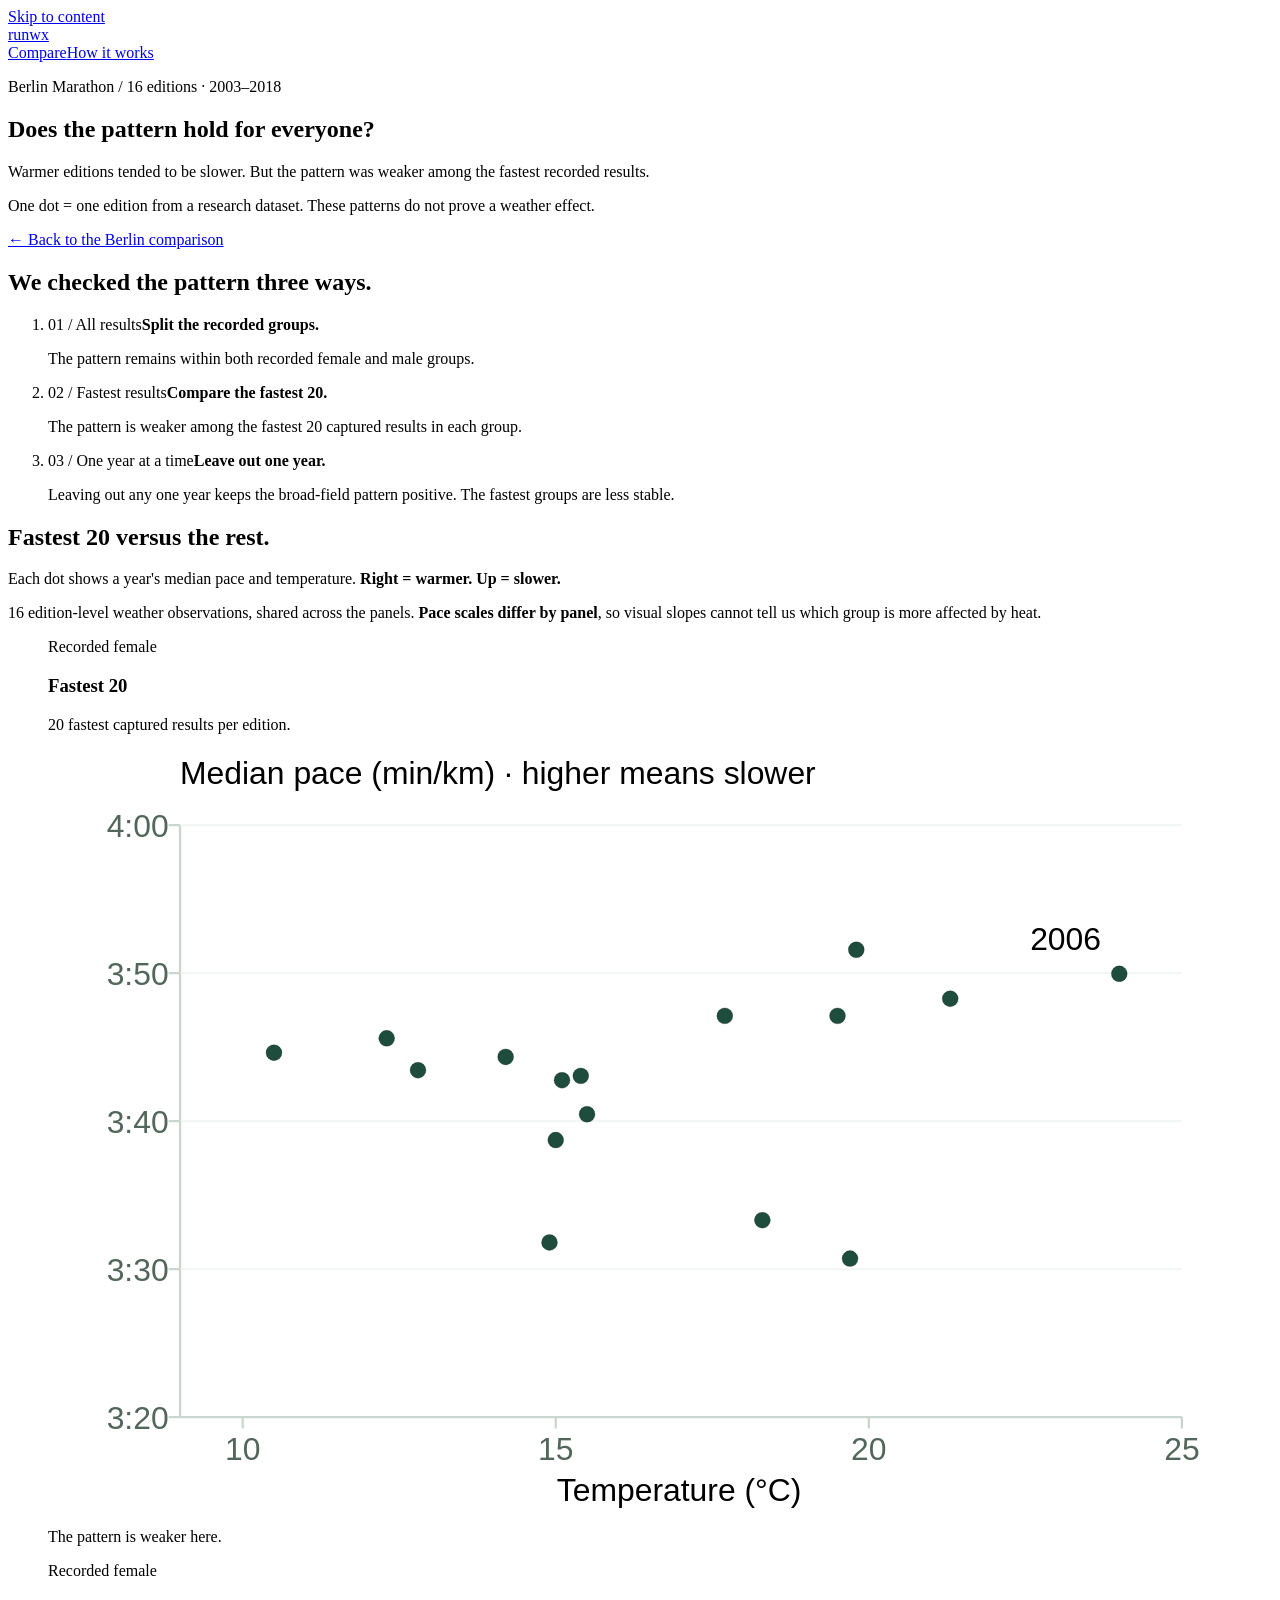
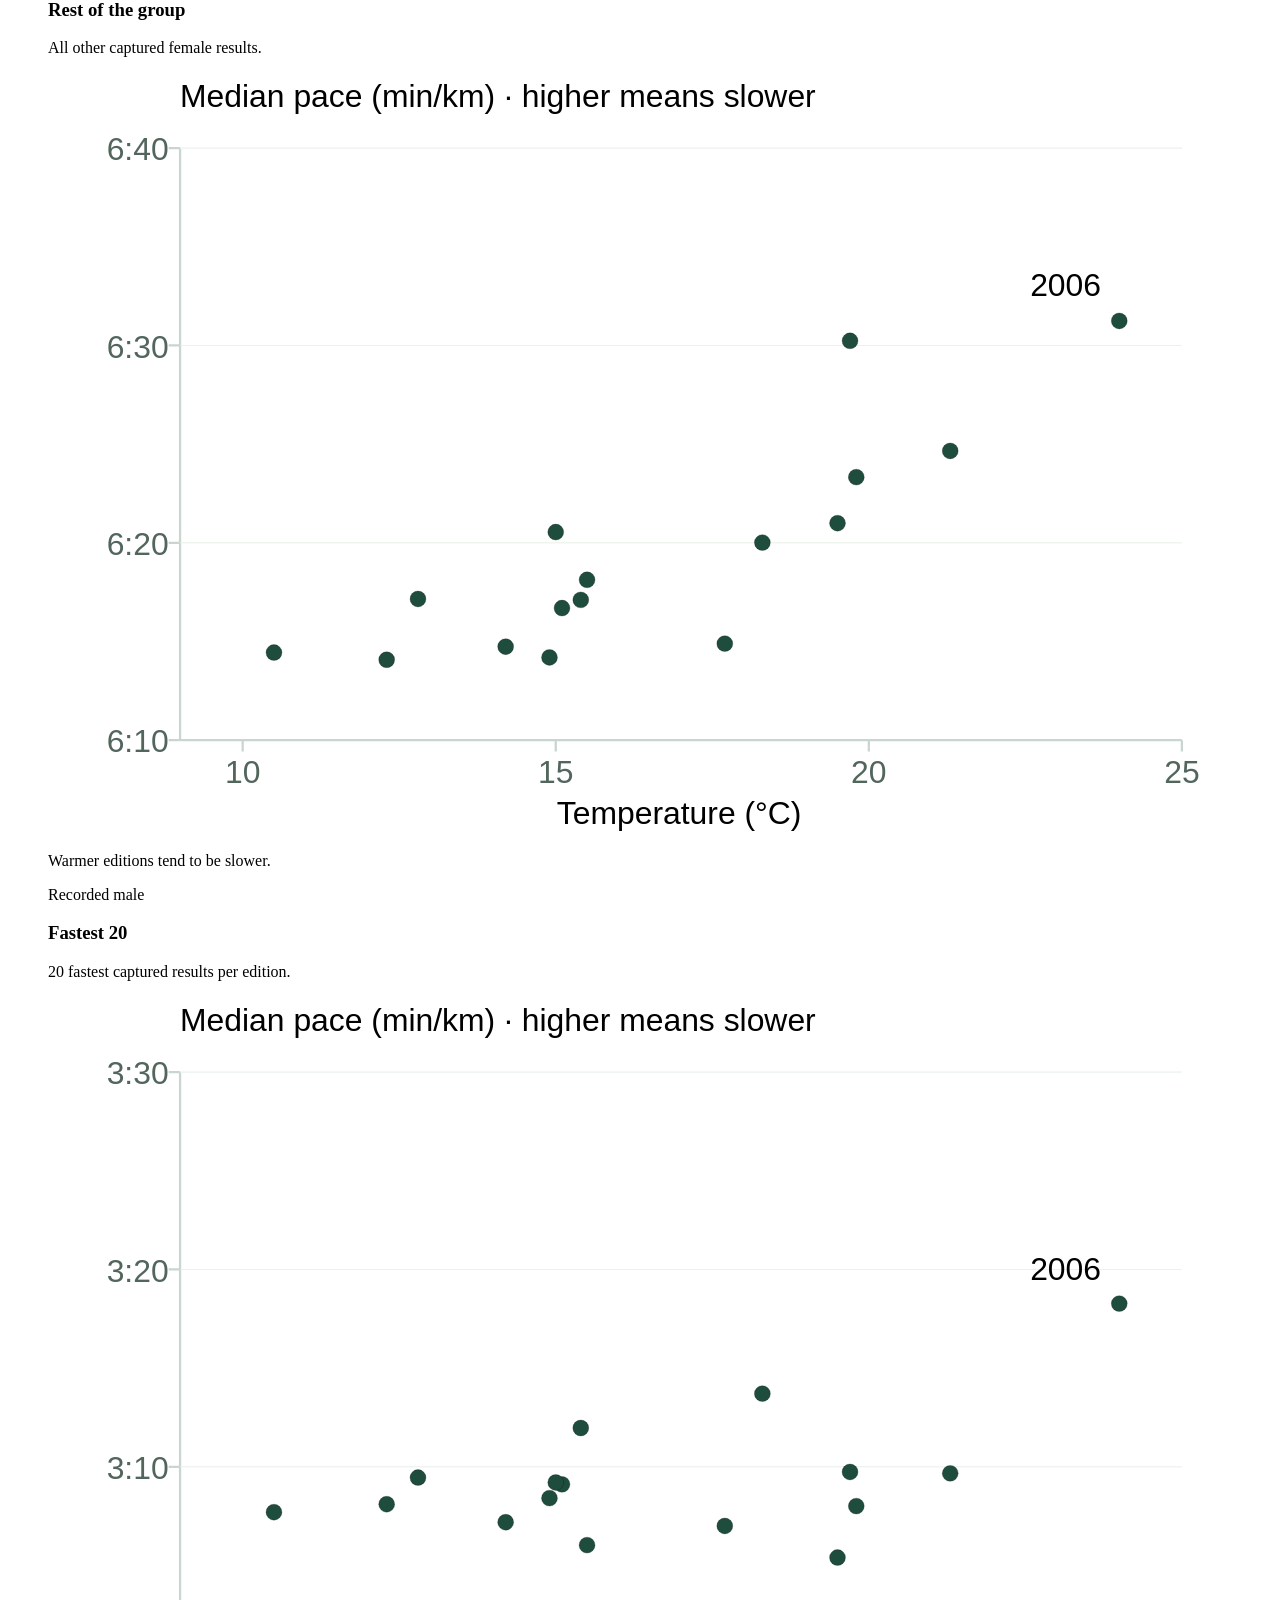
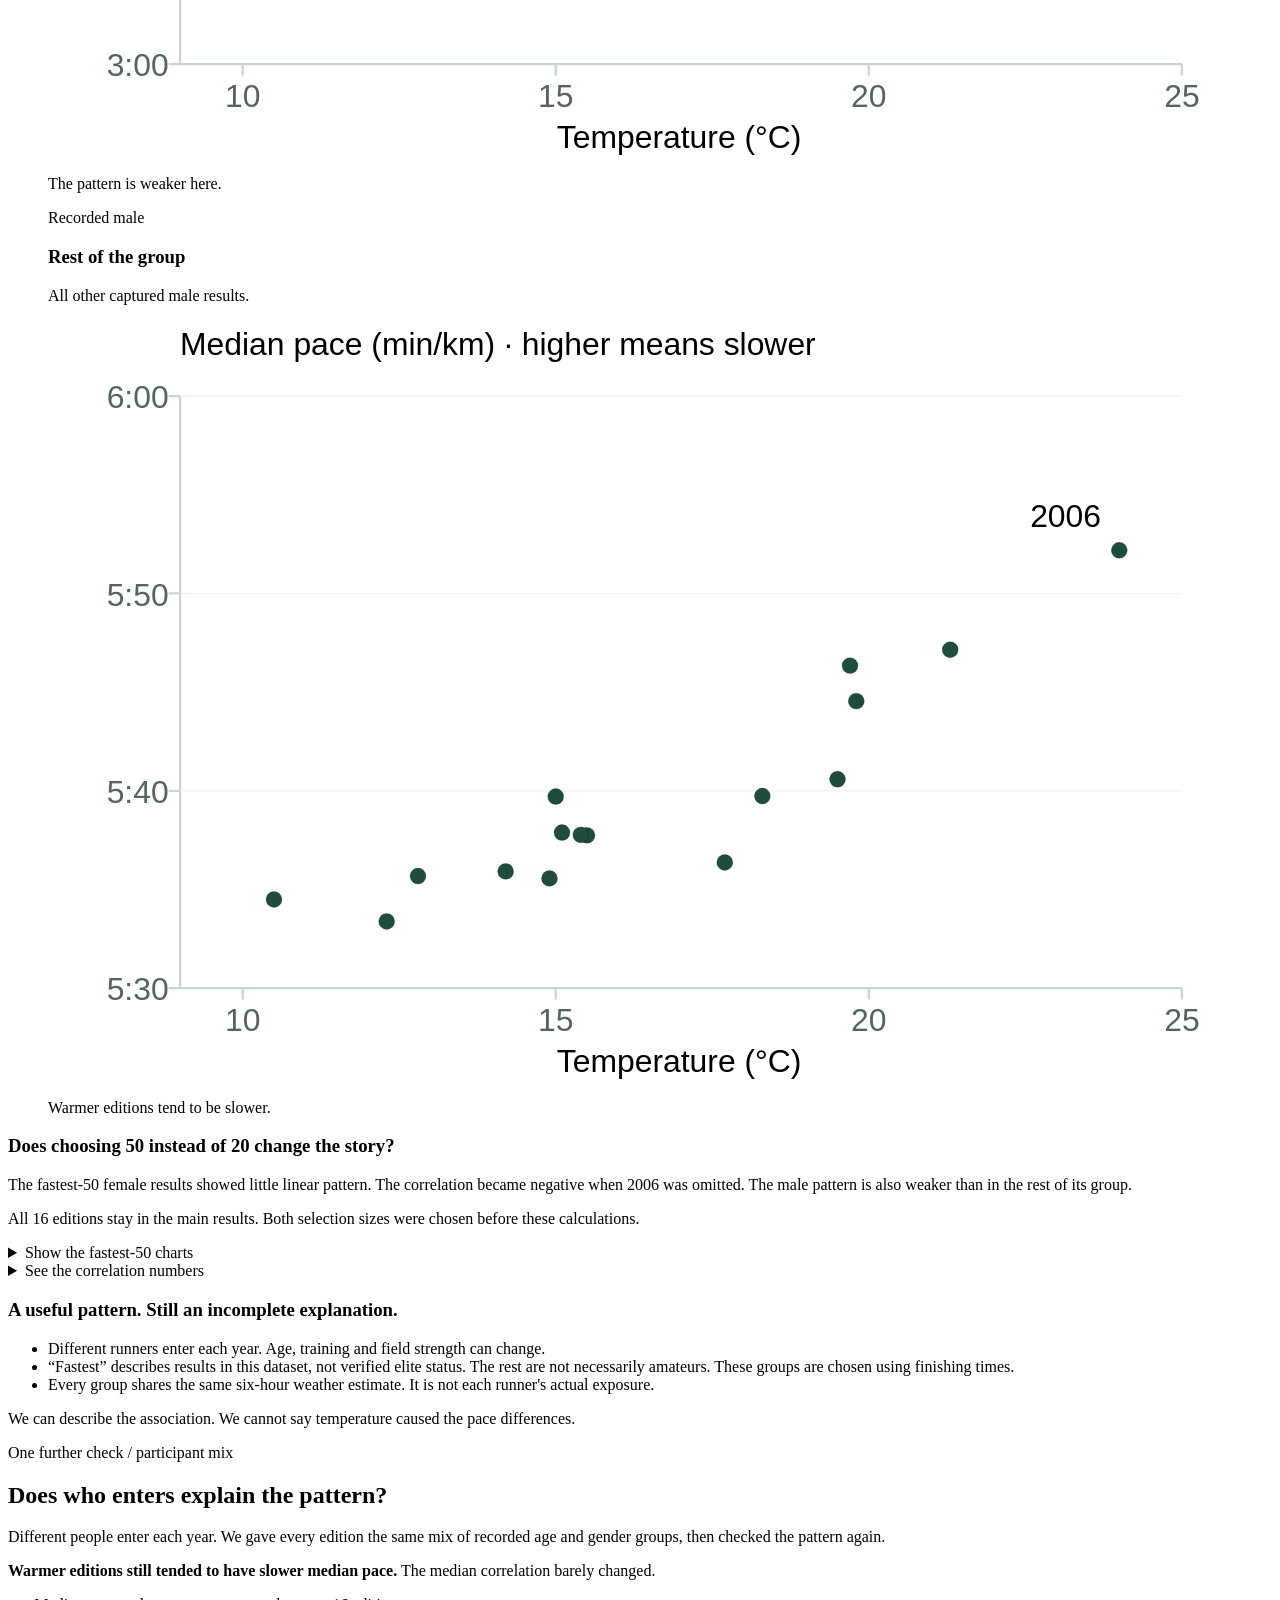
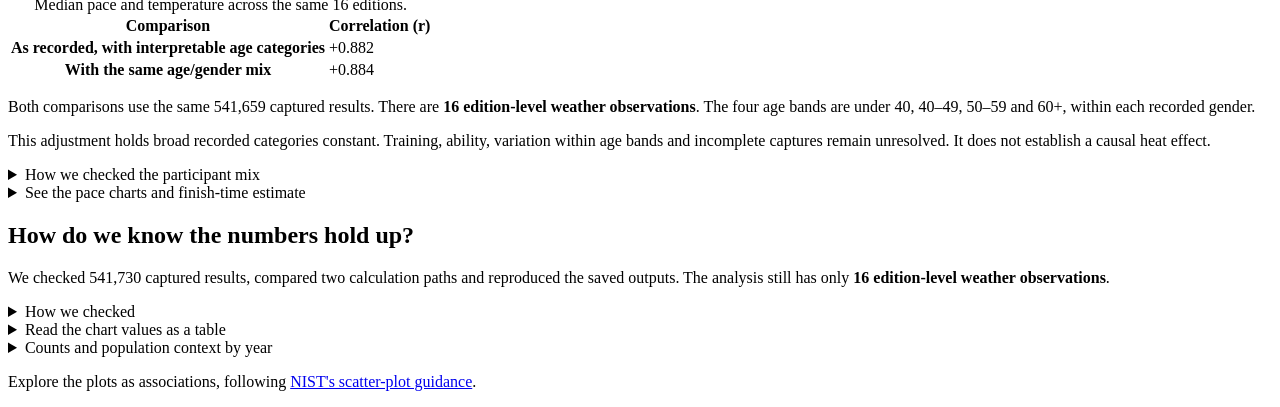
==== commit 02e051ba: "Show the Berlin temperature association in finish-time minutes" ====
--- a/src/runwx/api/static/berlin-case-study.html
+++ b/src/runwx/api/static/berlin-case-study.html
@@ -746,10 +746,11 @@
 <p>The 71 records with unclear ages remain in the original whole-capture results. They are excluded from both comparisons above, so that exclusion is not mistaken for an adjustment effect.</p>
 <p>Leaving out 2006 kept the adjusted median correlation positive (+0.831). After separately removing a linear calendar-year trend from temperature and median pace, their residual correlation was +0.912. This addresses only a straight-line trend.</p>
 <p>The calculation reused saved inputs, the existing parser and fixed 09:00–15:00 Europe/Berlin ERA5 context. Independent export reading and weighted-quantile checks agreed. A separate calculation verified 204 correlation values and 3 year-sensitivity values. Offline replays reproduced the frozen analytical outputs.</p>
+<p>For the finish-time estimate, we fitted a straight line to the 16 adjusted edition medians. Refitting after leaving each edition out in turn gave 5.0–6.1 minutes per 5°C for the original weather window. <a href="https://github.com/mifuha/runwx/blob/master/docs/evidence/berlin-fixed-mix/temperature-hours.csv">Hourly temperatures used in the check</a></p>
 <p>The public checker reproduces counts, reference proportions and coefficients from aggregates. Reproducing weighted quantiles from source records requires the retained private inputs. The two readers share a research source; agreement does not authenticate that source.</p>
 <p><a href="https://github.com/mifuha/runwx/blob/master/docs/evidence/berlin-fixed-mix/summaries.csv">Edition values</a> · <a href="https://github.com/mifuha/runwx/blob/master/docs/evidence/berlin-fixed-mix/groups.csv">Group proportions</a> · <a href="https://github.com/mifuha/runwx/blob/master/docs/evidence/berlin-fixed-mix/age-audit.csv">Age-category counts</a> · <a href="https://github.com/mifuha/runwx/blob/master/docs/evidence/berlin-fixed-mix/associations.json">Correlations and omitted years</a> · <a href="https://github.com/mifuha/runwx/blob/master/docs/evidence/berlin-fixed-mix/reference-mix.json">Fixed reference mix</a> · <a href="https://github.com/mifuha/runwx/blob/master/docs/evidence/berlin-fixed-mix/manifest.json">Hashes and provenance</a></p><p><a href="https://github.com/mifuha/runwx/blob/master/analysis/berlin/FIXED_MIX.md">Method and reproduction instructions</a> · <a href="https://github.com/mifuha/runwx/blob/master/analysis/berlin/fixed_mix.py">Analysis code</a> · <a href="https://github.com/mifuha/runwx/blob/master/analysis/berlin/check_fixed_mix.py">Independent checker</a></p>
 </details>
-<details class="study-disclosure"><summary>Explore the other parts of the distribution</summary>
+<details class="study-disclosure"><summary>See the pace charts and finish-time estimate</summary>
 <p>P25 describes the faster quarter, the median the middle, and P75 the slower quarter. P75 minus P25 measures the width of the middle half. These positions describe each year's captured field; they are not fixed ability groups.</p>
 <figure class="fixed-mix-figure"><svg class="fixed-mix-plot" role="img" aria-label="Four panels comparing recorded and fixed age and gender mix across 16 Berlin editions" width="1100" height="920" preserveAspectRatio="xMinYMin meet" viewBox="0 0 1100 920" xmlns="http://www.w3.org/2000/svg" version="1.0" fill-rule="evenodd" xmlns:xlink="http://www.w3.org/1999/xlink">
 	<title>Berlin fixed participant mix pilot</title>
@@ -988,6 +989,7 @@
 	</g>
 </svg>
 <figcaption>Grey outlines show recorded results with interpretable ages; green dots show the same records with a fixed mix. Different correlations do not measure different individual heat effects. Pace scales differ between panels.</figcaption></figure>
+<p id="finish-time-estimate">Across these 16 editions, 5°C warmer went with a median finish time about <strong>5.5 minutes longer</strong> on the fitted line using 09:00–15:00 temperatures. Using only 09:00–12:00 raised the estimate to <strong>7.3 minutes</strong>, so the size depends on which hours we use.</p>
 <p>The same cumulative-weight quantile rule is used before and after adjustment: at an exact boundary, average that duration and the next distinct duration. These pilot quartiles differ from the warehouse's linear interpolation.</p>
 <div class="study-table" tabindex="0" role="region" aria-label="Participant-mix chart values"><table><caption>All 32 plotted edition/comparison summaries. Pace is min/km; spread is seconds/km.</caption><thead><tr><th scope="col">Year</th><th scope="col">Comparison</th><th scope="col">Temperature °C</th><th scope="col">P25</th><th scope="col">Median</th><th scope="col">P75</th><th scope="col">Spread</th></tr></thead><tbody><tr><th scope="row">2003</th><td>Recorded</td><td>15.5</td><td>5:09.9</td><td>5:44.1</td><td>6:25.3</td><td>75.4</td></tr><tr><th scope="row">2003</th><td>Fixed mix</td><td>15.5</td><td>5:12.3</td><td>5:48.0</td><td>6:28.3</td><td>76.0</td></tr><tr><th scope="row">2004</th><td>Recorded</td><td>10.5</td><td>5:07.5</td><td>5:39.8</td><td>6:21.4</td><td>73.9</td></tr><tr><th scope="row">2004</th><td>Fixed mix</td><td>10.5</td><td>5:09.9</td><td>5:42.3</td><td>6:24.1</td><td>74.1</td></tr><tr><th scope="row">2005</th><td>Recorded</td><td>19.8</td><td>5:15.3</td><td>5:52.8</td><td>6:34.9</td><td>79.6</td></tr><tr><th scope="row">2005</th><td>Fixed mix</td><td>19.8</td><td>5:17.5</td><td>5:54.9</td><td>6:37.3</td><td>79.7</td></tr><tr><th scope="row">2006</th><td>Recorded</td><td>24.0</td><td>5:21.4</td><td>6:00.5</td><td>6:44.2</td><td>82.8</td></tr><tr><th scope="row">2006</th><td>Fixed mix</td><td>24.0</td><td>5:22.9</td><td>6:02.0</td><td>6:46.0</td><td>83.2</td></tr><tr><th scope="row">2007</th><td>Recorded</td><td>15.1</td><td>5:11.3</td><td>5:44.5</td><td>6:26.4</td><td>75.1</td></tr><tr><th scope="row">2007</th><td>Fixed mix</td><td>15.1</td><td>5:12.9</td><td>5:46.4</td><td>6:28.3</td><td>75.5</td></tr><tr><th scope="row">2008</th><td>Recorded</td><td>15.4</td><td>5:10.7</td><td>5:44.6</td><td>6:28.1</td><td>77.4</td></tr><tr><th scope="row">2008</th><td>Fixed mix</td><td>15.4</td><td>5:11.6</td><td>5:46.1</td><td>6:29.3</td><td>77.8</td></tr><tr><th scope="row">2009</th><td>Recorded</td><td>21.3</td><td>5:17.7</td><td>5:55.7</td><td>6:38.6</td><td>80.9</td></tr><tr><th scope="row">2009</th><td>Fixed mix</td><td>21.3</td><td>5:18.9</td><td>5:57.1</td><td>6:40.1</td><td>81.2</td></tr><tr><th scope="row">2010</th><td>Recorded</td><td>12.8</td><td>5:09.5</td><td>5:42.8</td><td>6:24.7</td><td>75.2</td></tr><tr><th scope="row">2010</th><td>Fixed mix</td><td>12.8</td><td>5:09.9</td><td>5:43.2</td><td>6:25.3</td><td>75.4</td></tr><tr><th scope="row">2011</th><td>Recorded</td><td>18.3</td><td>5:12.6</td><td>5:48.8</td><td>6:33.5</td><td>80.9</td></tr><tr><th scope="row">2011</th><td>Fixed mix</td><td>18.3</td><td>5:12.4</td><td>5:48.5</td><td>6:33.2</td><td>80.8</td></tr><tr><th scope="row">2012</th><td>Recorded</td><td>14.2</td><td>5:08.4</td><td>5:42.8</td><td>6:26.4</td><td>77.9</td></tr><tr><th scope="row">2012</th><td>Fixed mix</td><td>14.2</td><td>5:07.9</td><td>5:42.3</td><td>6:26.0</td><td>78.1</td></tr><tr><th scope="row">2013</th><td>Recorded</td><td>12.3</td><td>5:08.0</td><td>5:40.8</td><td>6:25.0</td><td>77.1</td></tr><tr><th scope="row">2013</th><td>Fixed mix</td><td>12.3</td><td>5:06.4</td><td>5:39.7</td><td>6:23.5</td><td>77.1</td></tr><tr><th scope="row">2014</th><td>Recorded</td><td>17.7</td><td>5:08.8</td><td>5:44.0</td><td>6:31.0</td><td>82.2</td></tr><tr><th scope="row">2014</th><td>Fixed mix</td><td>17.7</td><td>5:07.6</td><td>5:42.3</td><td>6:29.4</td><td>81.8</td></tr><tr><th scope="row">2015</th><td>Recorded</td><td>14.9</td><td>5:07.1</td><td>5:43.1</td><td>6:30.9</td><td>83.8</td></tr><tr><th scope="row">2015</th><td>Fixed mix</td><td>14.9</td><td>5:05.5</td><td>5:41.4</td><td>6:28.8</td><td>83.3</td></tr><tr><th scope="row">2016</th><td>Recorded</td><td>19.5</td><td>5:12.9</td><td>5:51.6</td><td>6:40.7</td><td>87.9</td></tr><tr><th scope="row">2016</th><td>Fixed mix</td><td>19.5</td><td>5:10.8</td><td>5:48.8</td><td>6:38.0</td><td>87.3</td></tr><tr><th scope="row">2017</th><td>Recorded</td><td>15.0</td><td>5:12.6</td><td>5:51.5</td><td>6:39.7</td><td>87.1</td></tr><tr><th scope="row">2017</th><td>Fixed mix</td><td>15.0</td><td>5:09.2</td><td>5:47.3</td><td>6:35.7</td><td>86.5</td></tr><tr><th scope="row">2018</th><td>Recorded</td><td>19.7</td><td>5:17.5</td><td>6:00.4</td><td>6:54.4</td><td>96.9</td></tr><tr><th scope="row">2018</th><td>Fixed mix</td><td>19.7</td><td>5:12.9</td><td>5:55.1</td><td>6:49.5</td><td>96.6</td></tr></tbody></table></div>
 </details></section>
